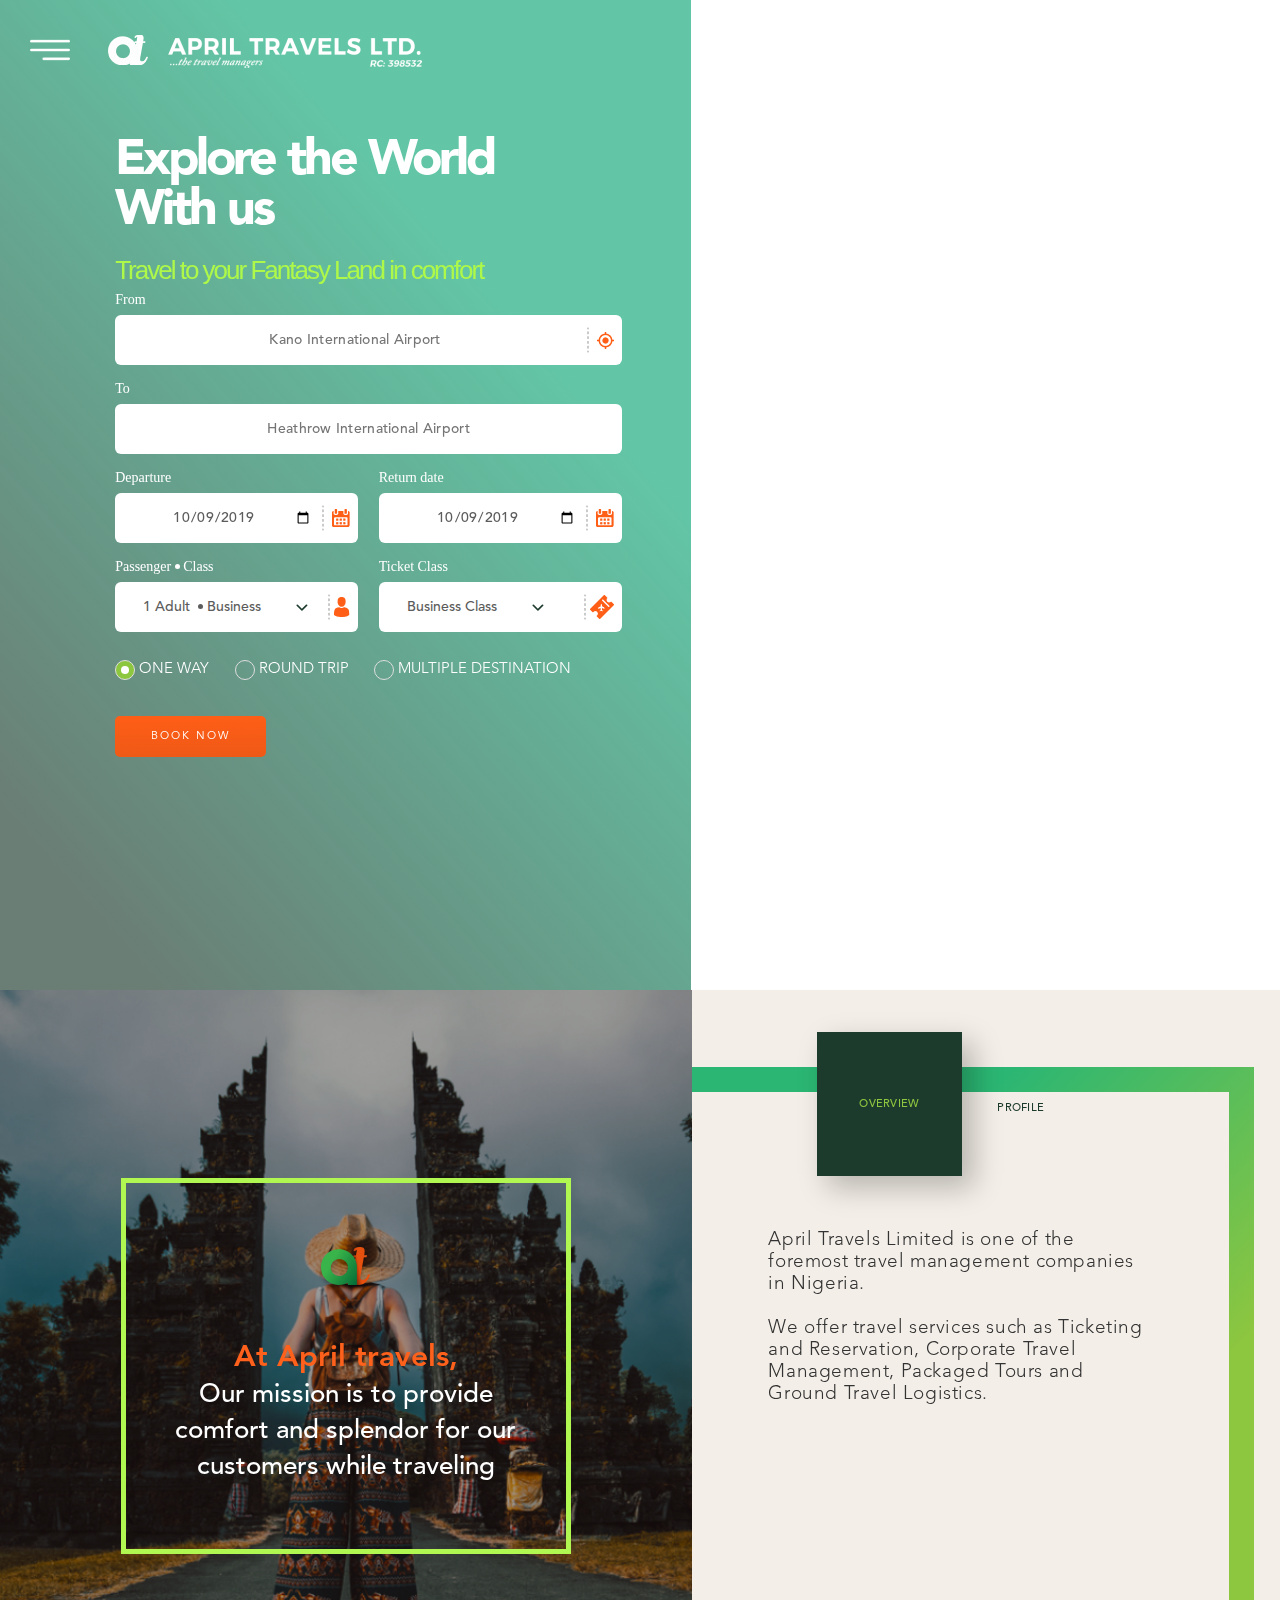
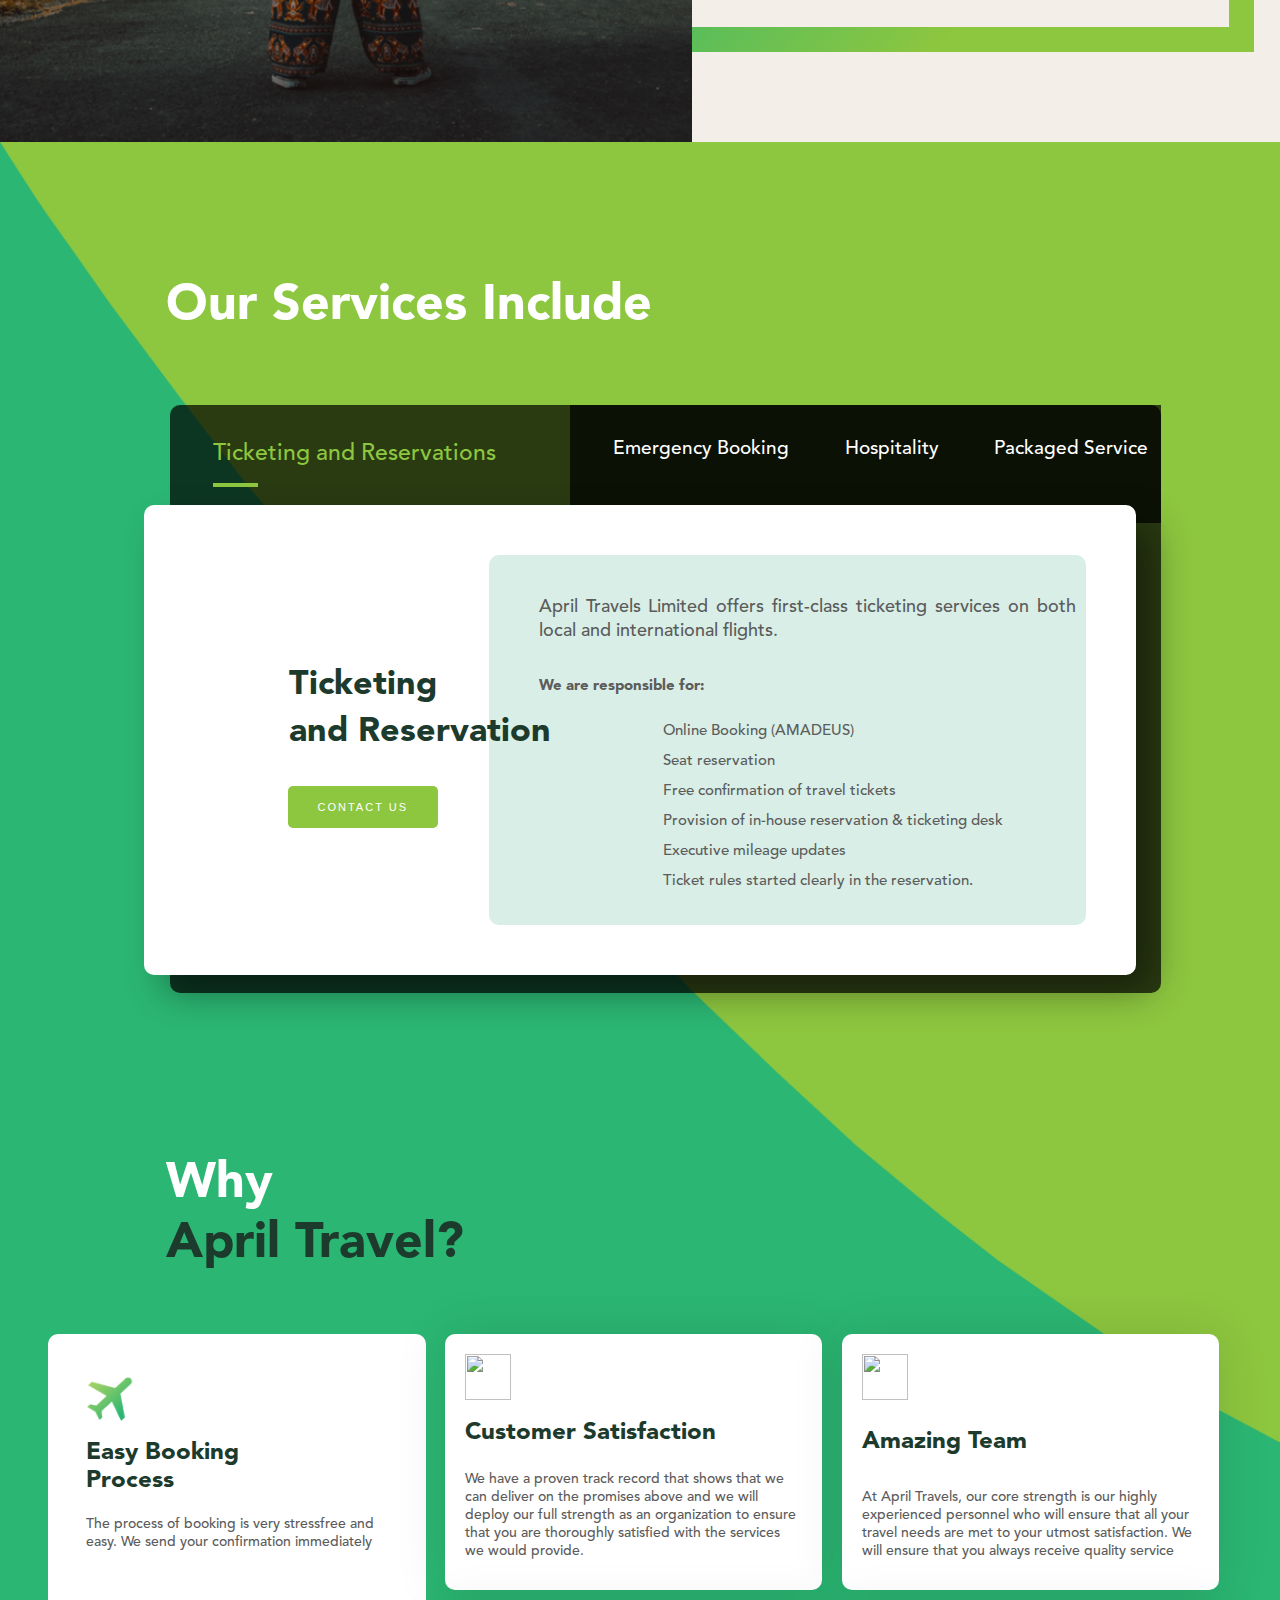
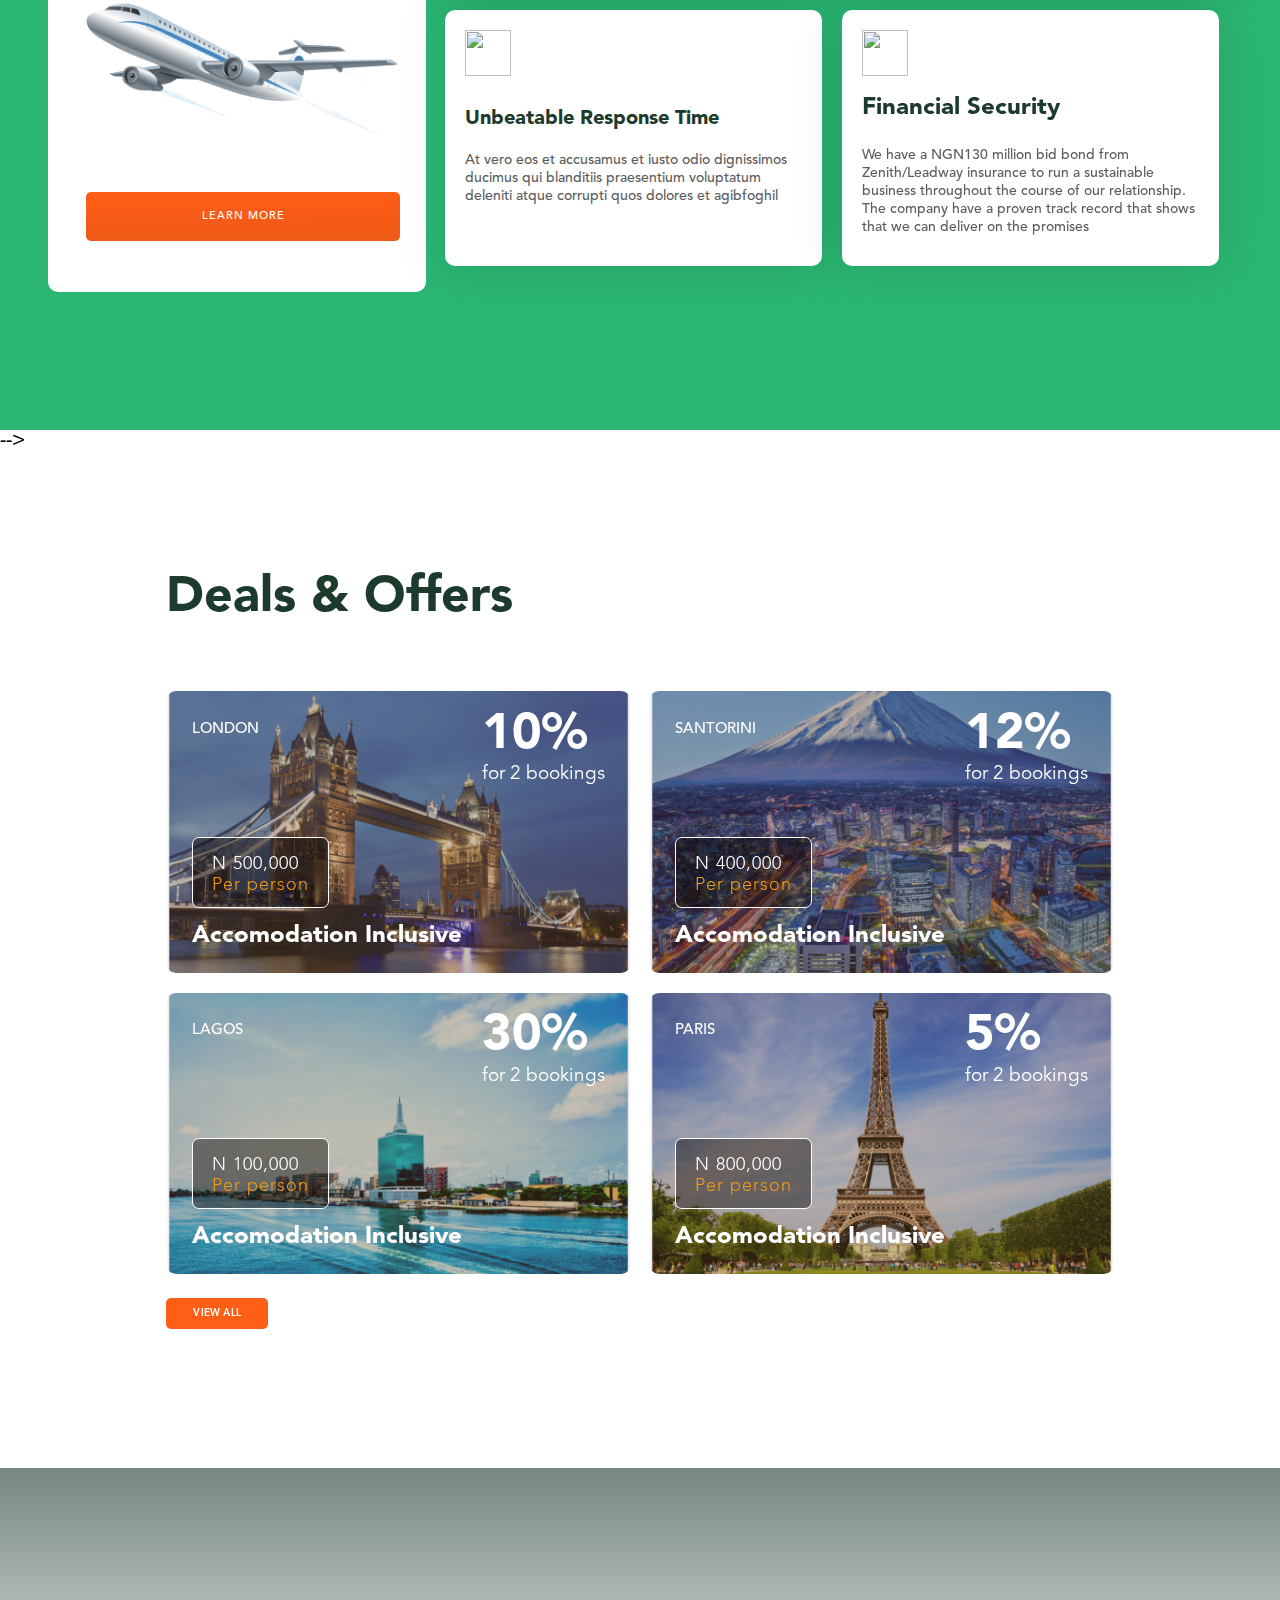
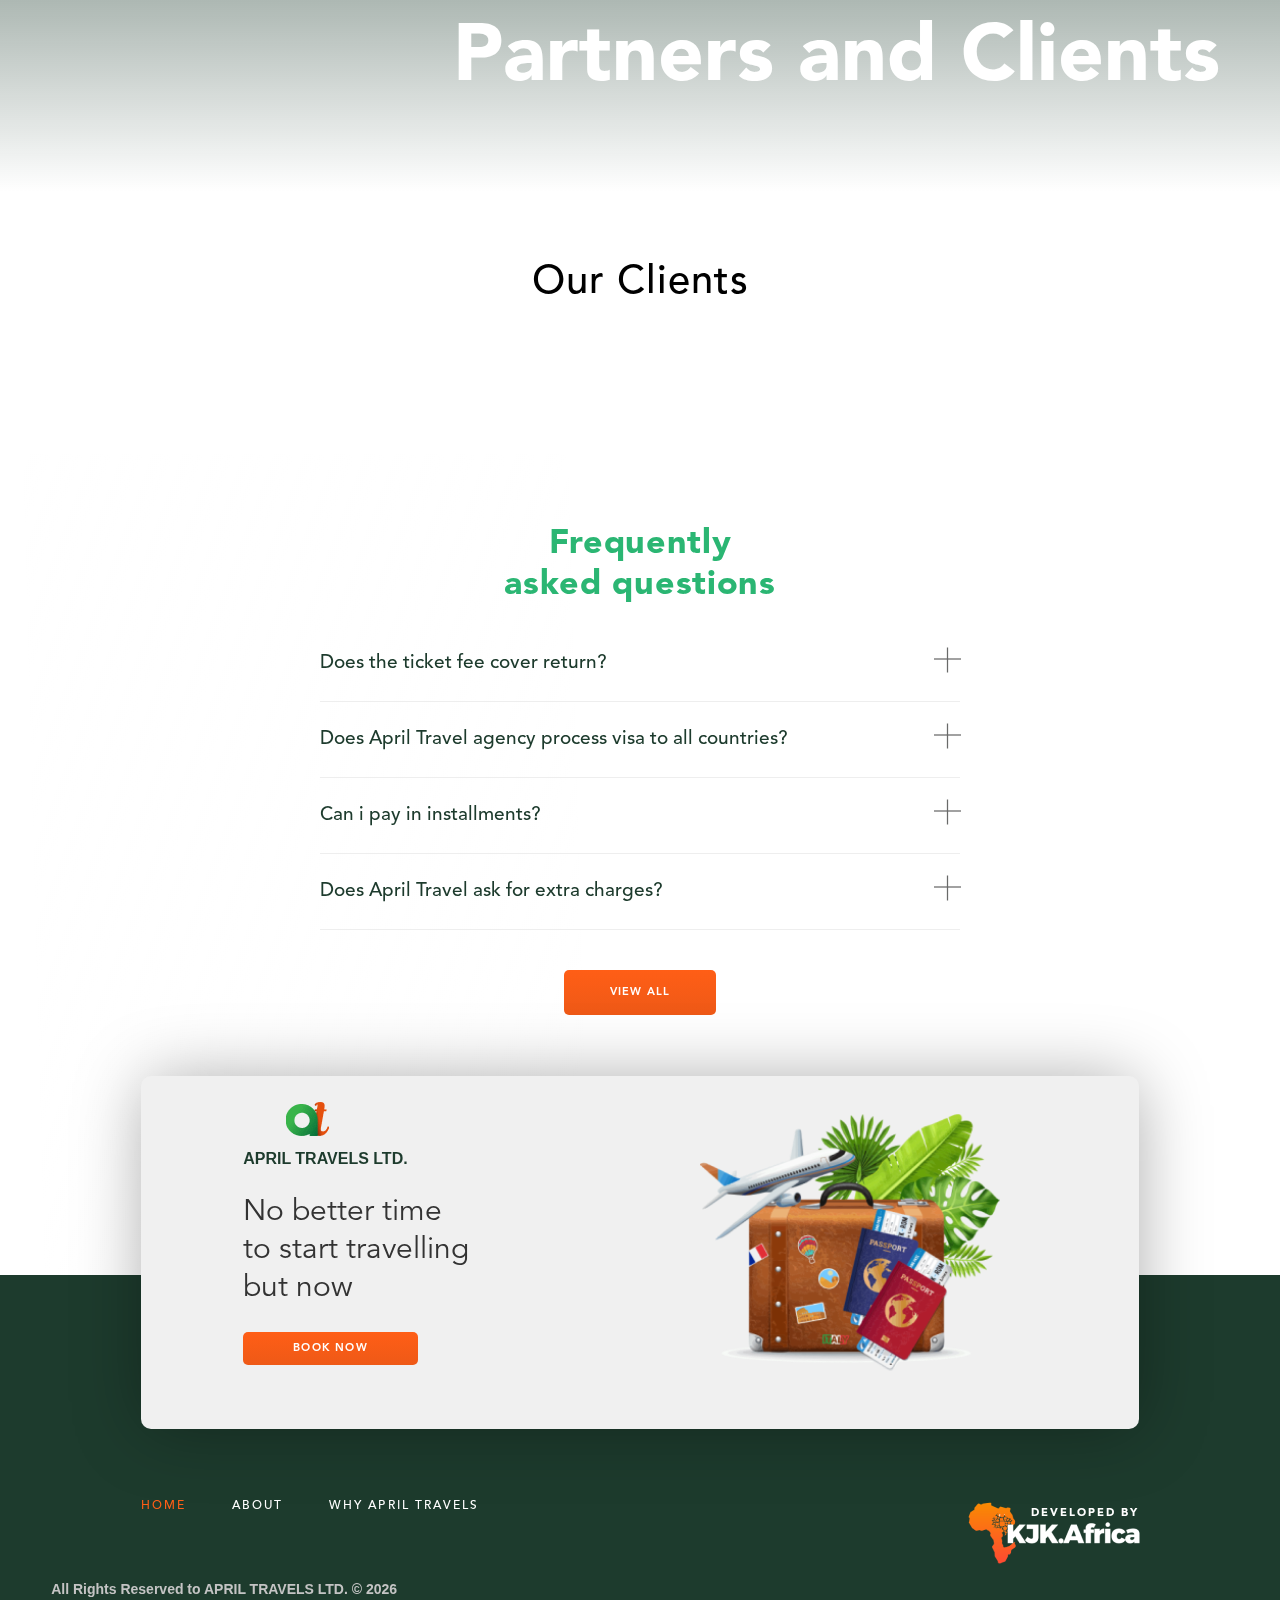
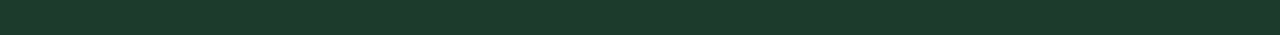
==== index.html @ 2ccd1fd6 "new update" ====
<!DOCTYPE html>
<html lang="en">

<head>
    <meta charset="UTF-8">
    <meta name="viewport" content="width=device-width, initial-scale=1.0">
    <meta http-equiv="X-UA-Compatible" content="ie=edge">
    <title>
        April Travels
    </title>
    <link rel="icon" type="image/png" sizes="16x16" href="assets/images/favicon-16x16.png">
    <!-- build:css assets/styles/styles.css -->
    <script src="https://code.jquery.com/jquery-3.4.1.min.js"
        integrity="sha256-CSXorXvZcTkaix6Yvo6HppcZGetbYMGWSFlBw8HfCJo=" crossorigin="anonymous"></script>

    <link href="https://fonts.googleapis.com/css?family=Muli&display=swap" rel="stylesheet">
    <link rel="stylesheet" href="assets/styles/owl.carousel.min.css">
    <link rel="stylesheet" href="assets/styles/owl.theme.default.min.css">
    <link rel="stylesheet" href="assets/styles/styles.css">

    <!-- <link href="https://fonts.googleapis.com/css?family=Catamaran&display=swap" rel="stylesheet"> -->
    <!-- <link href="https://fonts.googleapis.com/css?family=Nunito&display=swap" rel="stylesheet"> -->
    <!-- endbuild -->
    <!-- build:js assets/scripts/Vendor.js -->
    <script src="temp/scripts/Vendor.js"></script>

    <!-- endbuild -->
</head>

<body>

    <div class="mainContainer">
        
        <div class="header__top--fixed">
            <div>
                <img src="./assets/images/fixedhamburger.png" alt="button" class="header__column--toggler">
                <img src="./assets/images/missionlg.png" alt="" class="header__column--logo">
                <img src="./assets/images/fixedimgtext.png" alt="" class="header__column--text fixed">
            </div>
            <div class="header__top--fixed-right">
                <button type="button" value="contact" class="header__fixed--button">CONTACT US</button>
            </div>

        </div>
        <header class="header">
            <div class="header__top--flex-right">
                <img src="assets/images/iatalogo.png" class="header__iata" alt="">
                <img src="assets/images/nanta.png" alt="" class="header__nanta">
            </div>
            <div class="header__column">
                <div class="header__column--description">
                    <img src="./assets/images/button.png" alt="button" class="header__column--toggler">
                    <img src="./assets/images/logo.png" alt="" class="header__column--logo">
                    <img src="./assets/images/WHITE.png" alt="" class="header__column--text">
                </div>

                <div class="header__body">
                    <h1 class="header__body--hero">Explore the World<br> With us</h1>
                    <div class="header_body--description">
                        <p class="header__body--description">Travel to your Fantasy Land in comfort</p>
                    </div>
                    <form class="header__form">
                        <div class="header__form--container">
                            <p class="header__form--container-description">From</p>
                            <div class="header__form--container-body">
                                <input type="text" class="header__form--container-body-text"
                                    placeholder="Kano International Airport">
                                <div>
                                    <img src="./assets/images/dash.png" alt=""
                                        class="header__form--container-body-dash">&nbsp;&nbsp;
                                    <img src="./assets/images/gps.png" alt="" class="header__form--container-body-icon">
                                </div>
                            </div>
                        </div>
                        <div class="header__form--container">
                            <p class="header__form--container-description">To</p>
                            <div class="header__form--container-body">
                                <input class="header__form--container-body-text"
                                    placeholder="Heathrow International Airport">
                            </div>
                        </div>
                        <div class="header__form--container header__form--container-screens">
                            <p class="header__form--container-description">Departure</p>
                            <div class="header__form--container-body">
                                <input type="date" class="header__form--container-body-text"
                                    data-date-format="DD MMMM YYYY" value="2019-10-09">
                                <div>
                                    <img src="./assets/images/dash.png" alt=""
                                        class="header__form--container-body-dash">&nbsp;&nbsp;
                                    <img src="./assets/images/calendar.png" alt=""
                                        class="header__form--container-body-icon">
                                </div>
                            </div>
                        </div>
                        <div class="header__form--container header__form--container-screens">
                            <p class="header__form--container-description">Return date</p>
                            <div class="header__form--container-body">
                                <input type="date" class="header__form--container-body-text"
                                    data-date-format="DD MMMM YYYY" value="2019-10-09">
                                
                                <div>
                                    <img src="./assets/images/dash.png" alt=""
                                        class="header__form--container-body-dash">&nbsp;&nbsp;
                                    <img src="./assets/images/calendar.png" alt=""
                                        class="header__form--container-body-icon">
                                </div>
                            </div>
                        </div>
                        <div class="header__form--container header__form--container-screens">
                            <div class="header__form--container-description">Passenger <span class="white__dot"></span>
                                Class
                            </div>
                            <div class="header__form--container-body extra__5kpad">
                                <div>
                                    <span class="header__form--container-body-text no__wrap">1 Adult
                                         &nbsp;<span class="brown__dot"></span>
                                        Business </span>
                                    <img src="./assets/images/select.png" alt="" class="header__form--container-select">
                                </div>

                                <div>
                                    <img src="./assets/images/dash.png" alt=""
                                        class="header__form--container-body-dash">&nbsp;
                                    <img src="./assets/images/person.png" alt=""
                                        class="header__form--container-body-icon">
                                </div>
                            </div>
                        </div>
                        <div class="header__form--container header__form--container-screens">
                            <p class="header__form--container-description">Ticket Class</p>
                            <div class="header__form--container-body extra__5kpad">
                                <div>
                                    <span class="header__form--container-body-text no__wrap">
                                        Business Class
                                    </span>
                                    <img src="./assets/images/select.png" alt="" class="header__form--container-select">
                                </div>
                                <div>
                                    <img src="./assets/images/dash.png" alt=""
                                        class="header__form--container-body-dash">&nbsp;
                                    <img src="./assets/images/card.png" alt=""
                                        class="header__form--container-body-icon">
                                </div>
                            </div>
                        </div>
                        <div class="header__form--radio">
                            <p>
                                <input type="radio" id="oneway" name="radio-group" checked>
                                <label for="oneway">ONE WAY</label>
                            </p>
                            <p class="extra__padding">
                                <input type="radio" id="roundtrip" name="radio-group">
                                <label for="roundtrip">ROUND TRIP</label>
                            </p>
                            <p>
                                <input type="radio" id="destination" name="radio-group">
                                <label for="destination">MULTIPLE DESTINATION</label>
                            </p>
                        </div>
                        <button value="submit" class="header__form--submit orange-btn">BOOK NOW</button>
                    </form>

                </div>
                <div class="bg__inactive">
                    <div class="header__menu">
                        
                        <div class="header__menu--close"></div>
                        <div class="header__menu--wrapper">
                            <a href="index.html" class="header__menu--container active">
                                <img src="assets/images/homeicon.png" alt=""> <span class="header__menu--link" >
                                    HOME</span>
                            </a>
                            <hr>
                            <a href="ourmodel.html" class="header__menu--container">
                                <img src="assets/images/abouticon.png" alt="">
                                <span  class="header__menu--link"> ABOUT
                            </span>
                            </a>
                            <hr>
                            <a href="travel.html" class="header__menu--container">
                                <img src="assets/images/dealsicon.png" alt=""><span 
                                    class="header__menu--link"> DEALS
                                    &amp; OFFERS</span>
                            </a>
                            <hr>
                            <a href="contact.html" class="header__menu--container">
                                <img src="assets/images/phonebookicon.png" alt=""> 
                                <span class="header__menu--link">CONTACT </span>
                            </a>
                            <hr>
                            <a href="faq.html" class="header__menu--container">
                                <img src="assets/images/faqicon.png" alt=""><span class="header__menu--link">
                                    FAQ'S</span>
                            </a>
                            <hr>
                            <br>
                            <p class="green-text header__sub--text" >07012345678</p>
                            <p class="green-text header__sub--text" >07012345678</p>
                            <p class="green-text header__sub--text" >Info@AprilTravels.com</p>
                            <img src="./assets/images/descbg.png" alt="" class="header__menu--bg-bottom">
    
                        </div>
                    </div>
                </div>

                
            </div>
        </header>
    
        <div class="header_slides owl-carousel owlslides owl-theme">
            <div class="slide1"></div>
            <div class="slide2"></div>
            <div class="slide3"></div>
        </div>

    </div> 
    <section class="description js__description">
        <div class="description__mission">
            <div class="description__mission--container">
                <img src="./assets/images/missionlg.png" alt=""
                    class="description__mission--container-logo">&nbsp;
                <p class="description__mission--container-text">
                    <span class="description__mission--container-text-red">At April travels,</span><br> Our mission is
                    to provide comfort and splendor for our customers while traveling
                </p>
            </div>
        </div>
        <div class="description__menu">
            <div class="description__menu--container">
                <div class="description__menu--container-inner">
                    <div class="description__menu--container-inner-home">
                        <div class="description__menu--container-inner-home-tab">
                            <a href="" data="overview"
                                class="description__menu--container-inner-home-tab-link description__menu--container-inner-home-tab-link-current">OVERVIEW</a>
                            <a href="" data="about" class="description__menu--container-inner-home-tab-link">PROFILE</a>
                           
                        </div>
                        <div class="description__menu--container-inner-home-content">
                            <div data="overview"
                                class="description__menu--container-inner-home-content-text description__menu--container-inner-home-content-text-active">
                                <p>
                                    April Travels Limited is one of the foremost travel management companies in Nigeria.
                                    <br><br>
                                    We offer travel services such as Ticketing and Reservation, Corporate Travel
                                    Management, Packaged Tours and Ground Travel Logistics.
                                </p>
                            </div>
                            <div data="about" class="description__menu--container-inner-home-content-text">
                                <p>
                                    April Travels Limited is an Indigenous travel management company <br><br>
                                    <span> Established by Bunmi Tejuoso</span> <br>
                                    <span> Incorporated in 1991 </span><br>
                                    <span> IATALicensed </span><br>
                                    <span>  Member of NANTA </span><br><br>
                                    Receipt of several awards by International Airlines operating in Nigeria
                                </p>
                            </div>
                        </div>
                    </div>
                </div>
            </div>
            <div class="description__menu--bg"></div>
        </div>
    </section>
    <div class="onboard">
        <div class="onboard__hero">
            <h1 class="onboard__hero--text white-text">Our Services Include</h1>
        </div>
        <div class="onboard__tab">
            <div class="onboard__tab--menu">
                <a data-tab="step 1" class="onboard__tab--menu-link onboard__tab--menu-current">
                    <div class="onboard__tab--indicator">
                        <div class="">Ticketing and Reservations</div>
                    </div>
                </a>
                <a data-tab="Step 2" class="onboard__tab--menu-link">
                    <div class="onboard__tab--indicator">
                        <div>Emergency Booking</div>
                    </div>
                </a>
                <a data-tab="Step 3" class="onboard__tab--menu-link">
                    <div class="onboard__tab--indicator">
                        <div>Hospitality</div>
                    </div>
                </a>
                <a data-tab="Step 4" class="onboard__tab--menu-link">
                    <div class="onboard__tab--indicator">
                        <div>Packaged Service</div>
                    </div>
                </a>
            </div>
            <div class="onboard__tab--content">
                <div data-tab="Step 1" class="onboard__tab--content-pane onboard__tab--content-active">
                    <div class="onboard__tab--content-pane-wrapper">
                        <div class="onboard__tab--content-pane-wrapper-left">
                            <h2 class="onboard__card--wrapper-hero green-text onboard__card--icon">Ticketing <br>
                                and Reservation
                            </h2>
                            <button href="/sign-up"
                                class="onboard__tab--content-pane-wrapper-left-btn lemon-btn">CONTACT US</button>
                        </div>
                        <div class="onboard__card--top">
                            <div class="ticketing">
                                <h2 style="line-height:44px;">Ticketing and <br> Reservation</h2>
                            </div>
                            <p style="text-align: justify;">April Travels Limited offers first-class ticketing services
                                on both
                                local and
                                international flights.</p>
                            <br>
                            <p class="onboard__card--text media__font">We
                                are responsible for:</p>
                            <div class="onboard__card--list">
                                <p class="onboard__card--list-text">Online Booking (AMADEUS)</p>
                                <p class="onboard__card--list-text">Seat reservation</p>
                                <p class="onboard__card--list-text">Free confirmation of travel tickets</p>
                                <p class="onboard__card--list-text">Provision of in-house reservation & ticketing desk
                                </p>
                                <p class="onboard__card--list-text">Executive mileage updates</p>
                                <p class="onboard__card--list-text">Ticket rules started clearly in the reservation.</p>

                            </div>

                        </div>
                        <button href="/sign-up"
                            class="onboard__tab--content-pane-wrapper-left-btn lemon-btn responsive">
                            CONTACT US
                        </button>


                    </div>
                </div>
                <div data-tab="Step 2" class="onboard__tab--content-pane">
                    <div class="onboard__tab--content-pane-wrapper">
                        <div class="onboard__tab--content-pane-wrapper-left">
                            <h2 class="onboard__card--wrapper-hero green-text onboard__card--icon emergency">Emergency
                                <br>Booking</h2>
                            <button href="/sign-up"
                                class="onboard__tab--content-pane-wrapper-left-btn lemon-btn">CONTACT US</button>
                        </div>

                        <div class="onboard__card--top">
                            <div class="emergency">
                                <h2 style="line-height: 44px;">Emergency <br> Booking</h2>
                            </div>
                            <p style="text-align: justify;">
                                We are a one-stop destination for all your travel needs. 
                                understand that at times you are forced to look for last
                                minute flight tickets due to emergency at home or
                                some official meet up.

                            </p>
                            <br>
                            <p class="onboard__card--text media__font" style="columns: #5c5c5c;">We offer:</p>
                            <div class="onboard__card--list">
                                <p class="onboard__card--list-text">Urgent flight bookings</p>
                                <p class="onboard__card--list-text">Re-routing</p>
                                <p class="onboard__card--list-text">24/7 in- house services</p>

                            </div>

                        </div>
                        <button href="/sign-up"
                            class="onboard__tab--content-pane-wrapper-left-btn lemon-btn responsive">
                            CONTACT US
                        </button>
                    </div>
                </div>
                <div data-tab="Step 3" class="onboard__tab--content-pane">
                    <div class="onboard__tab--content-pane-wrapper">
                        <div class="onboard__tab--content-pane-wrapper-left">
                            <h2 class="onboard__card--wrapper-hero green-text onboard__card--icon package">Hospitality
                                <br> Service </h2>
                            <button href="/sign-up"
                                class="onboard__tab--content-pane-wrapper-left-btn lemon-btn">CONTACT US</button>
                        </div>

                        <div class="onboard__card--top">
                            <div class="package">
                                <h2 style="line-height: 44px;">Hospitality <br> Service</h2>
                            </div>
                            <p style="text-align: justify;">
                                April Travels Limited has been welcoming groups of every size. 
                                We organise the perfect tours for meetings, incentive programs, 
                                executive retreats, family reunions and destination weddings. 
                                We ensure you enjoy impressive services you find at a
                                five –star luxury resorts.

                            </p>
                            <br>
                            <p class="onboard__card--text media__font" style="color: black;">Our company is
                                responsible for:</p>
                            <div class="onboard__card--list">
                                <p class="onboard__card--list-text">Protocol Services</p>
                                <p class="onboard__card--list-text">Hotel Reservations</p>
                                <p class="onboard__card--list-text"> Transportation Logistics</p>

                            </div>

                        </div>
                        <button href="/sign-up"
                            class="onboard__tab--content-pane-wrapper-left-btn lemon-btn responsive">
                            CONTACT US
                        </button>
                    </div>
                </div>
                <div data-tab="Step 4" class="onboard__tab--content-pane">
                    <div class="onboard__tab--content-pane-wrapper minor">
                        <div class="onboard__tab--content-pane-wrapper-left">
                            <h2 class="onboard__card--wrapper-hero green-text onboard__card--icon package">Packaged
                                <br>Service</h2><button href="/sign-up"
                                class="onboard__tab--content-pane-wrapper-left-btn lemon-btn">CONTACT US</button>
                        </div>

                        <div class="onboard__card--top">
                            <div class="package">
                                <h2 style="line-height: 44px;">Packaged <br> Service</h2>
                            </div>
                            <p style="text-align: justify;">
                                April Travels Limited is the most preferred company when it 
                                comes to events for branded and exclusive packaging.In the 
                                world of packaging, we look for that idea, contact or concept 
                                that gives you an unforgettable moment.

                            </p>
                            <br>
                            <p class="onboard__card--text media__font" style="color: black;">We offer:</p>
                            <div class="onboard__card--list">
                                <p class="onboard__card--list-text">Executive Card Programme</p>
                                <p class="onboard__card--list-text">Process miles redemption and free tickets on request
                                </p>
                                <p class="onboard__card--list-text">Priority on seat confirmation on fully booked
                                    flights. </p>

                            </div>

                        </div>
                        <button href="/sign-up"
                            class="onboard__tab--content-pane-wrapper-left-btn lemon-btn responsive">
                            CONTACT US
                        </button>
                    </div>
                </div>
            </div>

        </div> 
       
        <div class="onboard__why">
            <h2 class="onboard__why--hero white-text">Why<br><span class="green-text">April Travel?</span> </h2>
        </div>
        <div class="onboard__card">
            <div class="onboard__card--wrapper">
                <div class="onboard__card--wrapper-long">
                    <div>
                        <div class="onboard__card--wrapper-icon">
                            <img class="onboard__max--img" src="./assets/images/cardplane.png" alt="">
                        </div>
                        <div class="transtext">
                            <h4 class="onboard__card--wrapper-hero green-text">Easy Booking <br class="nobreak"> Process</h4>
                            <p class="onboard__card--wrapper-text">The process of booking is very stressfree and easy. We
                                send your confirmation immediately</p>
                        </div>                        
                    </div><br>
                    <div class="onboard__card--wrapper-long-bg"></div>
                    <button class="onboard__card--wrapper-long-btn orange-btn">LEARN MORE</button>
                </div>
                <div>
                    <div class="onboard__card--wrapper-flex">
                        <div class="onboard__card--wrapper-flex block">
                            <div class="onboard__card--wrapper-icon">
                                <img src="./assets/images/customericon2.png" alt="">
                            </div>
                            
                            <h4 class="onboard__card--wrapper-hero green-text">Customer Satisfaction</h4>
                            <p class="onboard__card--wrapper-text">We have a proven track record that shows that we can
                                deliver on the promises above and we will deploy our full strength as an organization to
                                ensure
                                that you are thoroughly satisfied with the services we would provide.</p>
                        </div>
                        <div class="onboard__card--wrapper-flex block">
                            <div class="onboard__card--wrapper-icon">
                                <img src="./assets/images/teamicon.png" alt="">
                            </div>
                            
                            <h4 class="onboard__card--wrapper-hero green-text">
                                Amazing Team
                            </h4>
                            <p class="onboard__card--wrapper-text">
                                At April Travels, our core strength is our highly experienced personnel who will ensure
                                that all your travel needs are met to your utmost satisfaction.
                                We will ensure that you always receive quality service
                            </p>
                        </div>
                    </div>
                    <div class="onboard__card--wrapper-flex">
                        <div class="onboard__card--wrapper-flex block">
                            <div class="onboard__card--wrapper-icon">
                                <img src="./assets/images/timeicon.png" alt="">
                            </div>
                            <div class="ownblock">
                                <h4 class="onboard__card--wrapper-hero green-text">
                                    Unbeatable Response Time
                                </h4>
                                <p class="onboard__card--wrapper-text">At vero eos et accusamus et iusto odio dignissimos
                                    ducimus qui blanditiis praesentium voluptatum deleniti atque corrupti quos dolores et
                                    agibfoghil
                                </p>
                            </div>                            
                        </div>
                        <div class="onboard__card--wrapper-flex block">
                            <div class="onboard__card--wrapper-icon">
                                <img src="./assets/images/securityicon.png" alt="">
                            </div>
                            <h4 class="onboard__card--wrapper-hero green-text">
                                Financial Security
                            </h4>
                            <p class="onboard__card--wrapper-text">
                                We have a NGN130 million bid bond from Zenith/Leadway insurance to run a sustainable
                                business throughout the course of our relationship.
                                The company have a proven track record that shows that we can deliver on the promises
                            </p>
                        </div>
                    </div>
                </div>
            </div>
        </div>
    </div> -->
    <!-- <section class="ucol">
        <div class="ucol__pay">
            <h1 class="ucol__green">You</h1>
            <h3 class="ucol__text">Pay for a flight</h3>
        </div>
        <div class="ucol__ticket">
            <h1 class="ucol__green">We</h1>
            <div>
                <h5 class="ucol__ticket--text">Book your ticket</h5>
                <h5 class="ucol__ticket--text">Provide accomodation</h5>
                <h5 class="ucol__ticket--text">Bring you back</h5>
            </div>
        </div>
        <div class="ucol__time">
            <h1 class="ucol__green">You</h1>
            <h3 class="ucol__text">Have a nice time</h3>
        </div>
        </div>
    </section> -->
    <section class="location">
        <div class="location__hero">
            <h1 class="location__hero--text green-text">Deals &amp; Offers</h1>
        </div>
        <div class="location__wrapper">
            <a href="" class="location__wrapper--link location__wrapper--london">
           
                <div class="location__wrapper--link-top">
                    <div class="location__wrapper--link-top-container">
                        <span class="location__wrapper--link-top-container-text white-text">LONDON</span>
                    </div>
                    <div class="location__wrapper--link-top-preview">
                        <span class="white-text">10%</span>
                        <p class="white-text">for 2 bookings</p>
                    </div>
                </div>
                <div class="location__wrapper--link-bottom">
                    <div class="location__wrapper--link-bottom-container">
                        <h5 class="location__wrapper--link-bottom-container-amount white-text">N 500,000</h5>
                        <h5 class="location__wrapper--link-bottom-container-desc color-text">Per person</h5>
                    </div>
                    <p class="location__wrapper--link-bottom-text white-text">Accomodation Inclusive</p>
                </div>
            </a>
            <a href="" class="location__wrapper--link location__wrapper--santorini">
    
                <div class="location__wrapper--link-top">
                    <div class="location__wrapper--link-top-container">
                        <span class="location__wrapper--link-top-container-text white-text">SANTORINI</span>
                    </div>
                    <div class="location__wrapper--link-top-preview">
                        <span class="white-text">12%</span>
                        <p class="white-text">for 2 bookings</p>
                    </div>
                </div>
                <div class="location__wrapper--link-bottom">
                    <div class="location__wrapper--link-bottom-container">
                        <h5 class="location__wrapper--link-bottom-container-amount white-text">N 400,000</h5>
                        <h5 class="location__wrapper--link-bottom-container-desc color-text">Per person</h5>
                    </div>
                    <p class="location__wrapper--link-bottom-text white-text">Accomodation Inclusive</p>
                </div>

            </a>
        </div>
        <div class="location__wrapper">
            <a href="" class="location__wrapper--link location__wrapper--lagos">
                <div class="location__wrapper--link-top">
                    <div class="location__wrapper--link-top-container">
                        <span class="location__wrapper--link-top-container-text white-text">LAGOS</span>
                    </div>
                    <div class="location__wrapper--link-top-preview">
                        <span class="white-text">30%</span>
                        <p class="white-text">for 2 bookings</p>
                    </div>
                </div>
                <div class="location__wrapper--link-bottom">
                    <div class="location__wrapper--link-bottom-container">
                        <h5 class="location__wrapper--link-bottom-container-amount white-text">N 100,000</h5>
                        <h5 class="location__wrapper--link-bottom-container-desc color-text">Per person</h5>
                    </div>
                    <p class="location__wrapper--link-bottom-text white-text">Accomodation Inclusive</p>
                </div>
            </a>
            <a href="" class="location__wrapper--link location__wrapper--paris">
       
                <div class="location__wrapper--link-top">
                    <div class="location__wrapper--link-top-container">
                        <span class="location__wrapper--link-top-container-text white-text">PARIS</span>
                    </div>
                    <div class="location__wrapper--link-top-preview">
                        <span class="white-text">5%</span>
                        <p class="white-text">for 2 bookings</p>
                    </div>
                </div>
                <div class="location__wrapper--link-bottom">
                    <div class="location__wrapper--link-bottom-container">
                        <h5 class="location__wrapper--link-bottom-container-amount white-text">N 800,000</h5>
                        <h5 class="location__wrapper--link-bottom-container-desc color-text">Per person</h5>
                    </div>
                    <p class="location__wrapper--link-bottom-text white-text">Accomodation Inclusive</p>
                </div>
            </a>
        </div>
        <button value="submit" class="location__view--btn orange-btn">VIEW ALL</button>
    </section>

    <section class="partners">
        <div class="partners__hero">
            <h1>Partners and Clients</h1>
        </div>
        <div class="partners__body">
            <h5>Our Clients</h5>
            <div class="owl-carousel owllogos owl-theme">
                <div class="owl__image">
                    <img src="assets/images/sahara bg.png" alt="">
                </div>
                <div class="owl__image">
                    <img src="assets/images/dangoteimg.png" alt="">
                </div>
                <div class="owl__image">
                    <img src="assets/images/christlogo.png" alt="">
                </div>
                <div class="owl__image">
                    <img src="assets/images/honeylogo.png" alt="">
                </div>
                <div class="owl__image">
                    <img src="assets/images/petrologo.png" alt="">
                </div>
            </div>
        </div>
    </section> 

    <div class="faq">
        <h2 class="faq__green--text">Frequently<br class=""> asked questions</h2>
        <div class="faq__body">
            <div>
                <div class="faq__question" data="faq__open--and-close">
                    <h5>Does the ticket fee cover return?</h5>
                    <div class="faq__question--plus">
                        <div class="faq__question--plus-icon">
                            <img src="./assets/images/plusicon.png" class="faq__plus" alt="">
                        </div>
                    </div>
                </div>
                <div class="faq__answer" data="faq__answer--on-load">
                    <p>"At vero eos et accusamus et iusto odio dignissimos ducimus qui blanditiis praesentium voluptatum
                        deleniti atque corrupti quos dolores et agibfoghil</p>
                </div>
            </div>
            <div>
                <div class="faq__question" data="faq__open--and-close">
                    <h5>Does April Travel agency process visa to all countries?</h5>
                    <div class="faq__question--plus">
                        <div class="faq__question--plus-icon">
                            <img src="./assets/images/plusicon.png" class="faq__plus" alt="">
                        </div>
                    </div>
                </div>
                <div class="faq__answer" data="faq__answer--on-load">
                    <p>"At vero eos et accusamus et iusto odio dignissimos ducimus qui blanditiis praesentium voluptatum
                        deleniti atque corrupti quos dolores et agibfoghil</p>
                </div>
            </div>
            <div>
                <div class="faq__question" data="faq__open--and-close">
                    <h5>Can i pay in installments?</h5>
                    <div class="faq__question--plus">
                        <div class="faq__question--plus-icon">
                            <img src="./assets/images/plusicon.png" class="faq__plus" alt="">
                        </div>
                    </div>
                </div>
                <div class="faq__answer" data="faq__answer--on-load">
                    <p>"At vero eos et accusamus et iusto odio dignissimos ducimus qui blanditiis praesentium voluptatum
                        deleniti atque corrupti quos dolores et agibfoghil</p>

                </div>
            </div>
            <div>
                <div class="faq__question" data="faq__open--and-close">
                    <h5>Does April Travel ask for extra charges?</h5>
                    <div class="faq__question--plus">
                        <div class="faq__question--plus-icon">
                            <img src="./assets/images/plusicon.png" class="faq__plus" alt="">
                        </div>
                    </div>
                </div>
                <div class="faq__answer" data="faq__answer--on-load">
                    <p>"At vero eos et accusamus et iusto odio dignissimos ducimus qui blanditiis praesentium voluptatum
                        deleniti atque corrupti quos dolores et agibfoghil</p>

                </div>
            </div>
        </div>
        <button href="/faq" class="faq__button orange-btn">View all</button>
    </div>

    <footer class="footer">
        <div class="footer__overlay">
            
            <img src="assets/images/footerlg.png" alt="" class="footer__overlay--logo">
            
            <div class="footer__overlay--text">
                <h4>
                    <span style="transform: translateY(-20px);">
                        APRIL TRAVELS LTD.
                    </span>
                </h4>
            </div>
            <h3 class="footer__overlay--hero">No better time
                <br>to start travelling <br> but now</h3>
            <button class="footer__overlay--btn orange-btn">BOOK NOW</button>
        </div>
        <div class="footer__main">
            <div class="footer__main--container responsive">
                <a href="index.html" class="footer__main--link active">
                    HOME
                </a>
                <a href="ourmodel.html" class="footer__main--link">
                    ABOUT
                </a>
                <a href="faq.html" class="footer__main--link">
                    WHY APRIL TRAVELS
                </a>

            </div>
            <div class="footer__main--right">
                <h6>DEVELOPED BY</h6>
            </div>
        </div>
        <div>
            <div class="footer__copyright">
                <h4 class="footer__copyright--text">All Rights Reserved to APRIL TRAVELS LTD. ©
                    <script type="text/javascript">document.write(new Date().getFullYear());</script>
                </h4>
            </div>
        </div>
    </footer> 
    <!-- build:js assets/scripts/App.js -->
    <script src="assets/scripts/jquery.waypoints.min.js"></script>
    <script src="assets/scripts/header.js"></script>
    <script src="assets/scripts/faq.js"></script>
    <script src="assets/scripts/onboard.js"></script>
    <script src="assets/scripts/onboardResp.js"></script>
    <script src="assets/scripts/desc.js"></script>
    <script src="assets/scripts/input.js"></script>
    <script src="jquery.min.js"></script>
    <script src="assets/scripts/owl.carousel.min.js"></script>
    <script src="assets/scripts/header.js"></script>
    <script src="assets/scripts/location.js"></script>

    <!-- endbuild -->

</body>

</html>
---- assets/styles/styles.css ----
@font-face {
  font-family: sans-serif;
  font-style: italic;
  font-weight: 300;
  src: local("Helvetica Neue Light Italic"),local(HelveticaNeue-LightItalic),local("Helvetica Light Oblique"),local(Helvetica-LightOblique);
}

@font-face {
  font-family: sans-serif;
  font-style: italic;
  font-weight: 400;
  src: local("Helvetica Neue Italic"),local(HelveticaNeue-Italic),local("Helvetica Oblique"),local(Helvetica-Oblique);
}

@font-face {
  font-family: sans-serif;
  font-style: italic;
  font-weight: 700;
  src: local("Helvetica Neue Bold Italic"),local(HelveticaNeue-BoldItalic),local("Helvetica Bold Oblique"),local(Helvetica-BoldOblique);
}

@font-face {
  font-family: sans-serif;
  font-style: normal;
  font-weight: 300;
  src: local("Helvetica Neue Light"),local(HelveticaNeue-Light),local("Helvetica Light"),local(Helvetica-Light);
}

@font-face {
  font-family: sans-serif;
  font-style: normal;
  font-weight: 400;
  src: local(HelveticaNeue),local(Helvetica);
}

@font-face {
  font-family: sans-serif;
  font-style: normal;
  font-weight: 700;
  src: local("Helvetica Neue Bold"),local(HelveticaNeue-Bold),local("Helvetica Bold"),local(Helvetica-Bold);
}

@font-face {
  font-family: Muli;
  font-style: italic;
  font-weight: 200;
  src: local("Muli ExtraLight Italic"),local(Muli-ExtraLightItalic),url(//fonts.gstatic.com/s/muli/v13/7Au9p_0qiz-afTf-4CPGzWQM.eot?#) format("eot"),url(//fonts.gstatic.com/s/muli/v13/7Au9p_0qiz-afTf-4CPGzWQI.woff2) format("woff2"),url(//fonts.gstatic.com/s/muli/v13/7Au9p_0qiz-afTf-4CPGzWQO.woff) format("woff");
}

@font-face {
  font-family: Muli;
  font-style: italic;
  font-weight: 300;
  src: local("Muli Light Italic"),local(Muli-LightItalic),url(//fonts.gstatic.com/s/muli/v13/7Au9p_0qiz-afTf-hCDGzWQM.eot?#) format("eot"),url(//fonts.gstatic.com/s/muli/v13/7Au9p_0qiz-afTf-hCDGzWQI.woff2) format("woff2"),url(//fonts.gstatic.com/s/muli/v13/7Au9p_0qiz-afTf-hCDGzWQO.woff) format("woff");
}

@font-face {
  font-family: Muli;
  font-style: italic;
  font-weight: 400;
  src: local("Muli Italic"),local(Muli-Italic),url(//fonts.gstatic.com/s/muli/v13/7Au-p_0qiz-afTf2LwLX.eot?#) format("eot"),url(//fonts.gstatic.com/s/muli/v13/7Au-p_0qiz-afTf2LwLT.woff2) format("woff2"),url(//fonts.gstatic.com/s/muli/v13/7Au-p_0qiz-afTf2LwLV.woff) format("woff");
}

@font-face {
  font-family: Muli;
  font-style: italic;
  font-weight: 600;
  src: local("Muli SemiBold Italic"),local(Muli-SemiBoldItalic),url(//fonts.gstatic.com/s/muli/v13/7Au9p_0qiz-afTf-8CbGzWQM.eot?#) format("eot"),url(//fonts.gstatic.com/s/muli/v13/7Au9p_0qiz-afTf-8CbGzWQI.woff2) format("woff2"),url(//fonts.gstatic.com/s/muli/v13/7Au9p_0qiz-afTf-8CbGzWQO.woff) format("woff");
}

@font-face {
  font-family: Muli;
  font-style: italic;
  font-weight: 700;
  src: local("Muli Bold Italic"),local(Muli-BoldItalic),url(//fonts.gstatic.com/s/muli/v13/7Au9p_0qiz-afTf-lCfGzWQM.eot?#) format("eot"),url(//fonts.gstatic.com/s/muli/v13/7Au9p_0qiz-afTf-lCfGzWQI.woff2) format("woff2"),url(//fonts.gstatic.com/s/muli/v13/7Au9p_0qiz-afTf-lCfGzWQO.woff) format("woff");
}

@font-face {
  font-family: Muli;
  font-style: italic;
  font-weight: 800;
  src: local("Muli ExtraBold Italic"),local(Muli-ExtraBoldItalic),url(//fonts.gstatic.com/s/muli/v13/7Au9p_0qiz-afTf-iCTGzWQM.eot?#) format("eot"),url(//fonts.gstatic.com/s/muli/v13/7Au9p_0qiz-afTf-iCTGzWQI.woff2) format("woff2"),url(//fonts.gstatic.com/s/muli/v13/7Au9p_0qiz-afTf-iCTGzWQO.woff) format("woff");
}

@font-face {
  font-family: Muli;
  font-style: italic;
  font-weight: 1012;
  src: local("Muli Black Italic"),local(Muli-BlackItalic),url(//fonts.gstatic.com/s/muli/v13/7Au9p_0qiz-afTf-rCXGzWQM.eot?#) format("eot"),url(//fonts.gstatic.com/s/muli/v13/7Au9p_0qiz-afTf-rCXGzWQI.woff2) format("woff2"),url(//fonts.gstatic.com/s/muli/v13/7Au9p_0qiz-afTf-rCXGzWQO.woff) format("woff");
}

@font-face {
  font-family: Muli;
  font-style: normal;
  font-weight: 200;
  src: local("Muli ExtraLight"),local(Muli-ExtraLight),url(//fonts.gstatic.com/s/muli/v13/7Au_p_0qiz-adf3nOCX2yw.eot?#) format("eot"),url(//fonts.gstatic.com/s/muli/v13/7Au_p_0qiz-adf3nOCX2zw.woff2) format("woff2"),url(//fonts.gstatic.com/s/muli/v13/7Au_p_0qiz-adf3nOCX2yQ.woff) format("woff");
}

@font-face {
  font-family: Muli;
  font-style: normal;
  font-weight: 300;
  src: local("Muli Light"),local(Muli-Light),url(//fonts.gstatic.com/s/muli/v13/7Au_p_0qiz-adZnkOCX2yw.eot?#) format("eot"),url(//fonts.gstatic.com/s/muli/v13/7Au_p_0qiz-adZnkOCX2zw.woff2) format("woff2"),url(//fonts.gstatic.com/s/muli/v13/7Au_p_0qiz-adZnkOCX2yQ.woff) format("woff");
}

@font-face {
  font-family: Muli;
  font-style: normal;
  font-weight: 400;
  src: local("Muli Regular"),local(Muli-Regular),url(//fonts.gstatic.com/s/muli/v13/7Auwp_0qiz-afTLGKQ.eot?#) format("eot"),url(//fonts.gstatic.com/s/muli/v13/7Auwp_0qiz-afTLGLQ.woff2) format("woff2"),url(//fonts.gstatic.com/s/muli/v13/7Auwp_0qiz-afTLGKw.woff) format("woff");
}

@font-face {
  font-family: Muli;
  font-style: normal;
  font-weight: 600;
  src: local("Muli SemiBold"),local(Muli-SemiBold),url(//fonts.gstatic.com/s/muli/v13/7Au_p_0qiz-ade3iOCX2yw.eot?#) format("eot"),url(//fonts.gstatic.com/s/muli/v13/7Au_p_0qiz-ade3iOCX2zw.woff2) format("woff2"),url(//fonts.gstatic.com/s/muli/v13/7Au_p_0qiz-ade3iOCX2yQ.woff) format("woff");
}

@font-face {
  font-family: Muli;
  font-style: normal;
  font-weight: 700;
  src: local("Muli Bold"),local(Muli-Bold),url(//fonts.gstatic.com/s/muli/v13/7Au_p_0qiz-adYnjOCX2yw.eot?#) format("eot"),url(//fonts.gstatic.com/s/muli/v13/7Au_p_0qiz-adYnjOCX2zw.woff2) format("woff2"),url(//fonts.gstatic.com/s/muli/v13/7Au_p_0qiz-adYnjOCX2yQ.woff) format("woff");
}

@font-face {
  font-family: Muli;
  font-style: normal;
  font-weight: 800;
  src: local("Muli ExtraBold"),local(Muli-ExtraBold),url(//fonts.gstatic.com/s/muli/v13/7Au_p_0qiz-adZXgOCX2yw.eot?#) format("eot"),url(//fonts.gstatic.com/s/muli/v13/7Au_p_0qiz-adZXgOCX2zw.woff2) format("woff2"),url(//fonts.gstatic.com/s/muli/v13/7Au_p_0qiz-adZXgOCX2yQ.woff) format("woff");
}

@font-face {
  font-family: Muli;
  font-style: normal;
  font-weight: 1012;
  src: local("Muli Black"),local(Muli-Black),url(//fonts.gstatic.com/s/muli/v13/7Au_p_0qiz-adbHhOCX2yw.eot?#) format("eot"),url(//fonts.gstatic.com/s/muli/v13/7Au_p_0qiz-adbHhOCX2zw.woff2) format("woff2"),url(//fonts.gstatic.com/s/muli/v13/7Au_p_0qiz-adbHhOCX2yQ.woff) format("woff");
}

@font-face {
  font-family: Nunito;
  font-style: italic;
  font-weight: 200;
  src: local("Nunito ExtraLight Italic"),local(Nunito-ExtraLightItalic),url(//fonts.gstatic.com/s/nunito/v10/XRXQ3I6Li01BKofIMN5MZ9vKUTs.eot?#) format("eot"),url(//fonts.gstatic.com/s/nunito/v10/XRXQ3I6Li01BKofIMN5MZ9vKUT8.woff2) format("woff2"),url(//fonts.gstatic.com/s/nunito/v10/XRXQ3I6Li01BKofIMN5MZ9vKUTk.woff) format("woff");
}

@font-face {
  font-family: Nunito;
  font-style: italic;
  font-weight: 300;
  src: local("Nunito Light Italic"),local(Nunito-LightItalic),url(//fonts.gstatic.com/s/nunito/v10/XRXQ3I6Li01BKofIMN4oZNvKUTs.eot?#) format("eot"),url(//fonts.gstatic.com/s/nunito/v10/XRXQ3I6Li01BKofIMN4oZNvKUT8.woff2) format("woff2"),url(//fonts.gstatic.com/s/nunito/v10/XRXQ3I6Li01BKofIMN4oZNvKUTk.woff) format("woff");
}

@font-face {
  font-family: Nunito;
  font-style: italic;
  font-weight: 400;
  src: local("Nunito Italic"),local(Nunito-Italic),url(//fonts.gstatic.com/s/nunito/v10/XRXX3I6Li01BKofIMNaDRso.eot?#) format("eot"),url(//fonts.gstatic.com/s/nunito/v10/XRXX3I6Li01BKofIMNaDRs4.woff2) format("woff2"),url(//fonts.gstatic.com/s/nunito/v10/XRXX3I6Li01BKofIMNaDRsg.woff) format("woff");
}

@font-face {
  font-family: Nunito;
  font-style: italic;
  font-weight: 600;
  src: local("Nunito SemiBold Italic"),local(Nunito-SemiBoldItalic),url(//fonts.gstatic.com/s/nunito/v10/XRXQ3I6Li01BKofIMN5cYtvKUTs.eot?#) format("eot"),url(//fonts.gstatic.com/s/nunito/v10/XRXQ3I6Li01BKofIMN5cYtvKUT8.woff2) format("woff2"),url(//fonts.gstatic.com/s/nunito/v10/XRXQ3I6Li01BKofIMN5cYtvKUTk.woff) format("woff");
}

@font-face {
  font-family: Nunito;
  font-style: italic;
  font-weight: 700;
  src: local("Nunito Bold Italic"),local(Nunito-BoldItalic),url(//fonts.gstatic.com/s/nunito/v10/XRXQ3I6Li01BKofIMN44Y9vKUTs.eot?#) format("eot"),url(//fonts.gstatic.com/s/nunito/v10/XRXQ3I6Li01BKofIMN44Y9vKUT8.woff2) format("woff2"),url(//fonts.gstatic.com/s/nunito/v10/XRXQ3I6Li01BKofIMN44Y9vKUTk.woff) format("woff");
}

@font-face {
  font-family: Nunito;
  font-style: italic;
  font-weight: 800;
  src: local("Nunito ExtraBold Italic"),local(Nunito-ExtraBoldItalic),url(//fonts.gstatic.com/s/nunito/v10/XRXQ3I6Li01BKofIMN4kYNvKUTs.eot?#) format("eot"),url(//fonts.gstatic.com/s/nunito/v10/XRXQ3I6Li01BKofIMN4kYNvKUT8.woff2) format("woff2"),url(//fonts.gstatic.com/s/nunito/v10/XRXQ3I6Li01BKofIMN4kYNvKUTk.woff) format("woff");
}

@font-face {
  font-family: Nunito;
  font-style: italic;
  font-weight: 1012;
  src: local("Nunito Black Italic"),local(Nunito-BlackItalic),url(//fonts.gstatic.com/s/nunito/v10/XRXQ3I6Li01BKofIMN4AYdvKUTs.eot?#) format("eot"),url(//fonts.gstatic.com/s/nunito/v10/XRXQ3I6Li01BKofIMN4AYdvKUT8.woff2) format("woff2"),url(//fonts.gstatic.com/s/nunito/v10/XRXQ3I6Li01BKofIMN4AYdvKUTk.woff) format("woff");
}

@font-face {
  font-family: Nunito;
  font-style: normal;
  font-weight: 200;
  src: local("Nunito ExtraLight"),local(Nunito-ExtraLight),url(//fonts.gstatic.com/s/nunito/v10/XRXW3I6Li01BKofA-seUYevM.eot?#) format("eot"),url(//fonts.gstatic.com/s/nunito/v10/XRXW3I6Li01BKofA-seUYevI.woff2) format("woff2"),url(//fonts.gstatic.com/s/nunito/v10/XRXW3I6Li01BKofA-seUYevO.woff) format("woff");
}

@font-face {
  font-family: Nunito;
  font-style: normal;
  font-weight: 300;
  src: local("Nunito Light"),local(Nunito-Light),url(//fonts.gstatic.com/s/nunito/v10/XRXW3I6Li01BKofAnsSUYevM.eot?#) format("eot"),url(//fonts.gstatic.com/s/nunito/v10/XRXW3I6Li01BKofAnsSUYevI.woff2) format("woff2"),url(//fonts.gstatic.com/s/nunito/v10/XRXW3I6Li01BKofAnsSUYevO.woff) format("woff");
}

@font-face {
  font-family: Nunito;
  font-style: normal;
  font-weight: 400;
  src: local("Nunito Regular"),local(Nunito-Regular),url(//fonts.gstatic.com/s/nunito/v10/XRXV3I6Li01BKofINeaF.eot?#) format("eot"),url(//fonts.gstatic.com/s/nunito/v10/XRXV3I6Li01BKofINeaB.woff2) format("woff2"),url(//fonts.gstatic.com/s/nunito/v10/XRXV3I6Li01BKofINeaH.woff) format("woff");
}

@font-face {
  font-family: Nunito;
  font-style: normal;
  font-weight: 600;
  src: local("Nunito SemiBold"),local(Nunito-SemiBold),url(//fonts.gstatic.com/s/nunito/v10/XRXW3I6Li01BKofA6sKUYevM.eot?#) format("eot"),url(//fonts.gstatic.com/s/nunito/v10/XRXW3I6Li01BKofA6sKUYevI.woff2) format("woff2"),url(//fonts.gstatic.com/s/nunito/v10/XRXW3I6Li01BKofA6sKUYevO.woff) format("woff");
}

@font-face {
  font-family: Nunito;
  font-style: normal;
  font-weight: 700;
  src: local("Nunito Bold"),local(Nunito-Bold),url(//fonts.gstatic.com/s/nunito/v10/XRXW3I6Li01BKofAjsOUYevM.eot?#) format("eot"),url(//fonts.gstatic.com/s/nunito/v10/XRXW3I6Li01BKofAjsOUYevI.woff2) format("woff2"),url(//fonts.gstatic.com/s/nunito/v10/XRXW3I6Li01BKofAjsOUYevO.woff) format("woff");
}

@font-face {
  font-family: Nunito;
  font-style: normal;
  font-weight: 800;
  src: local("Nunito ExtraBold"),local(Nunito-ExtraBold),url(//fonts.gstatic.com/s/nunito/v10/XRXW3I6Li01BKofAksCUYevM.eot?#) format("eot"),url(//fonts.gstatic.com/s/nunito/v10/XRXW3I6Li01BKofAksCUYevI.woff2) format("woff2"),url(//fonts.gstatic.com/s/nunito/v10/XRXW3I6Li01BKofAksCUYevO.woff) format("woff");
}

@font-face {
  font-family: Nunito;
  font-style: normal;
  font-weight: 1012;
  src: local("Nunito Black"),local(Nunito-Black),url(//fonts.gstatic.com/s/nunito/v10/XRXW3I6Li01BKofAtsGUYevM.eot?#) format("eot"),url(//fonts.gstatic.com/s/nunito/v10/XRXW3I6Li01BKofAtsGUYevI.woff2) format("woff2"),url(//fonts.gstatic.com/s/nunito/v10/XRXW3I6Li01BKofAtsGUYevO.woff) format("woff");
}

@font-face {
  font-family: Catamaran;
  font-style: normal;
  font-weight: 100;
  src: local("Catamaran Thin"),local(Catamaran-Thin),url(//fonts.gstatic.com/s/catamaran/v5/o-0OIpQoyXQa2RxT7-5jhgRCQ_0.eot?#) format("eot"),url(//fonts.gstatic.com/s/catamaran/v5/o-0OIpQoyXQa2RxT7-5jhgRCQ_k.woff2) format("woff2"),url(//fonts.gstatic.com/s/catamaran/v5/o-0OIpQoyXQa2RxT7-5jhgRCQ_8.woff) format("woff");
}

@font-face {
  font-family: Catamaran;
  font-style: normal;
  font-weight: 200;
  src: local("Catamaran ExtraLight"),local(Catamaran-ExtraLight),url(//fonts.gstatic.com/s/catamaran/v5/o-0NIpQoyXQa2RxT7-5jKhVVZNyF.eot?#) format("eot"),url(//fonts.gstatic.com/s/catamaran/v5/o-0NIpQoyXQa2RxT7-5jKhVVZNyB.woff2) format("woff2"),url(//fonts.gstatic.com/s/catamaran/v5/o-0NIpQoyXQa2RxT7-5jKhVVZNyH.woff) format("woff");
}

@font-face {
  font-family: Catamaran;
  font-style: normal;
  font-weight: 300;
  src: local("Catamaran Light"),local(Catamaran-Light),url(//fonts.gstatic.com/s/catamaran/v5/o-0NIpQoyXQa2RxT7-5jThZVZNyF.eot?#) format("eot"),url(//fonts.gstatic.com/s/catamaran/v5/o-0NIpQoyXQa2RxT7-5jThZVZNyB.woff2) format("woff2"),url(//fonts.gstatic.com/s/catamaran/v5/o-0NIpQoyXQa2RxT7-5jThZVZNyH.woff) format("woff");
}

@font-face {
  font-family: Catamaran;
  font-style: normal;
  font-weight: 400;
  src: local("Catamaran Regular"),local(Catamaran-Regular),url(//fonts.gstatic.com/s/catamaran/v5/o-0IIpQoyXQa2RxT7-5r5TRE.eot?#) format("eot"),url(//fonts.gstatic.com/s/catamaran/v5/o-0IIpQoyXQa2RxT7-5r5TRA.woff2) format("woff2"),url(//fonts.gstatic.com/s/catamaran/v5/o-0IIpQoyXQa2RxT7-5r5TRG.woff) format("woff");
}

@font-face {
  font-family: Catamaran;
  font-style: normal;
  font-weight: 500;
  src: local("Catamaran Medium"),local(Catamaran-Medium),url(//fonts.gstatic.com/s/catamaran/v5/o-0NIpQoyXQa2RxT7-5jFhdVZNyF.eot?#) format("eot"),url(//fonts.gstatic.com/s/catamaran/v5/o-0NIpQoyXQa2RxT7-5jFhdVZNyB.woff2) format("woff2"),url(//fonts.gstatic.com/s/catamaran/v5/o-0NIpQoyXQa2RxT7-5jFhdVZNyH.woff) format("woff");
}

@font-face {
  font-family: Catamaran;
  font-style: normal;
  font-weight: 600;
  src: local("Catamaran SemiBold"),local(Catamaran-SemiBold),url(//fonts.gstatic.com/s/catamaran/v5/o-0NIpQoyXQa2RxT7-5jOhBVZNyF.eot?#) format("eot"),url(//fonts.gstatic.com/s/catamaran/v5/o-0NIpQoyXQa2RxT7-5jOhBVZNyB.woff2) format("woff2"),url(//fonts.gstatic.com/s/catamaran/v5/o-0NIpQoyXQa2RxT7-5jOhBVZNyH.woff) format("woff");
}

@font-face {
  font-family: Catamaran;
  font-style: normal;
  font-weight: 700;
  src: local("Catamaran Bold"),local(Catamaran-Bold),url(//fonts.gstatic.com/s/catamaran/v5/o-0NIpQoyXQa2RxT7-5jXhFVZNyF.eot?#) format("eot"),url(//fonts.gstatic.com/s/catamaran/v5/o-0NIpQoyXQa2RxT7-5jXhFVZNyB.woff2) format("woff2"),url(//fonts.gstatic.com/s/catamaran/v5/o-0NIpQoyXQa2RxT7-5jXhFVZNyH.woff) format("woff");
}

@font-face {
  font-family: Catamaran;
  font-style: normal;
  font-weight: 800;
  src: local("Catamaran ExtraBold"),local(Catamaran-ExtraBold),url(//fonts.gstatic.com/s/catamaran/v5/o-0NIpQoyXQa2RxT7-5jQhJVZNyF.eot?#) format("eot"),url(//fonts.gstatic.com/s/catamaran/v5/o-0NIpQoyXQa2RxT7-5jQhJVZNyB.woff2) format("woff2"),url(//fonts.gstatic.com/s/catamaran/v5/o-0NIpQoyXQa2RxT7-5jQhJVZNyH.woff) format("woff");
}

@font-face {
  font-family: Catamaran;
  font-style: normal;
  font-weight: 1012;
  src: local("Catamaran Black"),local(Catamaran-Black),url(//fonts.gstatic.com/s/catamaran/v5/o-0NIpQoyXQa2RxT7-5jZhNVZNyF.eot?#) format("eot"),url(//fonts.gstatic.com/s/catamaran/v5/o-0NIpQoyXQa2RxT7-5jZhNVZNyB.woff2) format("woff2"),url(//fonts.gstatic.com/s/catamaran/v5/o-0NIpQoyXQa2RxT7-5jZhNVZNyH.woff) format("woff");
}

@font-face {
  font-family: Roboto;
  font-style: italic;
  font-weight: 100;
  src: local("Roboto Thin Italic"),local(Roboto-ThinItalic),url(//fonts.gstatic.com/s/roboto/v19/KFOiCnqEu92Fr1Mu51QrEzAdKw.eot?#) format("eot"),url(//fonts.gstatic.com/s/roboto/v19/KFOiCnqEu92Fr1Mu51QrEzAdLw.woff2) format("woff2"),url(//fonts.gstatic.com/s/roboto/v19/KFOiCnqEu92Fr1Mu51QrEzAdKQ.woff) format("woff");
}

@font-face {
  font-family: Roboto;
  font-style: italic;
  font-weight: 300;
  src: local("Roboto Light Italic"),local(Roboto-LightItalic),url(//fonts.gstatic.com/s/roboto/v19/KFOjCnqEu92Fr1Mu51TjASc6CsA.eot?#) format("eot"),url(//fonts.gstatic.com/s/roboto/v19/KFOjCnqEu92Fr1Mu51TjASc6CsQ.woff2) format("woff2"),url(//fonts.gstatic.com/s/roboto/v19/KFOjCnqEu92Fr1Mu51TjASc6CsI.woff) format("woff");
}

@font-face {
  font-family: Roboto;
  font-style: italic;
  font-weight: 400;
  src: local("Roboto Italic"),local(Roboto-Italic),url(//fonts.gstatic.com/s/roboto/v19/KFOkCnqEu92Fr1Mu51xIIzY.eot?#) format("eot"),url(//fonts.gstatic.com/s/roboto/v19/KFOkCnqEu92Fr1Mu51xIIzI.woff2) format("woff2"),url(//fonts.gstatic.com/s/roboto/v19/KFOkCnqEu92Fr1Mu51xIIzQ.woff) format("woff");
}

@font-face {
  font-family: Roboto;
  font-style: italic;
  font-weight: 500;
  src: local("Roboto Medium Italic"),local(Roboto-MediumItalic),url(//fonts.gstatic.com/s/roboto/v19/KFOjCnqEu92Fr1Mu51S7ACc6CsA.eot?#) format("eot"),url(//fonts.gstatic.com/s/roboto/v19/KFOjCnqEu92Fr1Mu51S7ACc6CsQ.woff2) format("woff2"),url(//fonts.gstatic.com/s/roboto/v19/KFOjCnqEu92Fr1Mu51S7ACc6CsI.woff) format("woff");
}

@font-face {
  font-family: Roboto;
  font-style: italic;
  font-weight: 700;
  src: local("Roboto Bold Italic"),local(Roboto-BoldItalic),url(//fonts.gstatic.com/s/roboto/v19/KFOjCnqEu92Fr1Mu51TzBic6CsA.eot?#) format("eot"),url(//fonts.gstatic.com/s/roboto/v19/KFOjCnqEu92Fr1Mu51TzBic6CsQ.woff2) format("woff2"),url(//fonts.gstatic.com/s/roboto/v19/KFOjCnqEu92Fr1Mu51TzBic6CsI.woff) format("woff");
}

@font-face {
  font-family: Roboto;
  font-style: italic;
  font-weight: 1012;
  src: local("Roboto Black Italic"),local(Roboto-BlackItalic),url(//fonts.gstatic.com/s/roboto/v19/KFOjCnqEu92Fr1Mu51TLBCc6CsA.eot?#) format("eot"),url(//fonts.gstatic.com/s/roboto/v19/KFOjCnqEu92Fr1Mu51TLBCc6CsQ.woff2) format("woff2"),url(//fonts.gstatic.com/s/roboto/v19/KFOjCnqEu92Fr1Mu51TLBCc6CsI.woff) format("woff");
}

@font-face {
  font-family: Roboto;
  font-style: normal;
  font-weight: 100;
  src: local("Roboto Thin"),local(Roboto-Thin),url(//fonts.gstatic.com/s/roboto/v19/KFOkCnqEu92Fr1MmgVxIIzY.eot?#) format("eot"),url(//fonts.gstatic.com/s/roboto/v19/KFOkCnqEu92Fr1MmgVxIIzI.woff2) format("woff2"),url(//fonts.gstatic.com/s/roboto/v19/KFOkCnqEu92Fr1MmgVxIIzQ.woff) format("woff");
}

@font-face {
  font-family: Roboto;
  font-style: normal;
  font-weight: 300;
  src: local("Roboto Light"),local(Roboto-Light),url(//fonts.gstatic.com/s/roboto/v19/KFOlCnqEu92Fr1MmSU5fBBc8.eot?#) format("eot"),url(//fonts.gstatic.com/s/roboto/v19/KFOlCnqEu92Fr1MmSU5fBBc4.woff2) format("woff2"),url(//fonts.gstatic.com/s/roboto/v19/KFOlCnqEu92Fr1MmSU5fBBc-.woff) format("woff");
}

@font-face {
  font-family: Roboto;
  font-style: normal;
  font-weight: 400;
  src: local(Roboto),local(Roboto-Regular),url(//fonts.gstatic.com/s/roboto/v19/KFOmCnqEu92Fr1Mu4mxO.eot?#) format("eot"),url(//fonts.gstatic.com/s/roboto/v19/KFOmCnqEu92Fr1Mu4mxK.woff2) format("woff2"),url(//fonts.gstatic.com/s/roboto/v19/KFOmCnqEu92Fr1Mu4mxM.woff) format("woff");
}

@font-face {
  font-family: Roboto;
  font-style: normal;
  font-weight: 500;
  src: local("Roboto Medium"),local(Roboto-Medium),url(//fonts.gstatic.com/s/roboto/v19/KFOlCnqEu92Fr1MmEU9fBBc8.eot?#) format("eot"),url(//fonts.gstatic.com/s/roboto/v19/KFOlCnqEu92Fr1MmEU9fBBc4.woff2) format("woff2"),url(//fonts.gstatic.com/s/roboto/v19/KFOlCnqEu92Fr1MmEU9fBBc-.woff) format("woff");
}

@font-face {
  font-family: Roboto;
  font-style: normal;
  font-weight: 700;
  src: local("Roboto Bold"),local(Roboto-Bold),url(//fonts.gstatic.com/s/roboto/v19/KFOlCnqEu92Fr1MmWUlfBBc8.eot?#) format("eot"),url(//fonts.gstatic.com/s/roboto/v19/KFOlCnqEu92Fr1MmWUlfBBc4.woff2) format("woff2"),url(//fonts.gstatic.com/s/roboto/v19/KFOlCnqEu92Fr1MmWUlfBBc-.woff) format("woff");
}

@font-face {
  font-family: Roboto;
  font-style: normal;
  font-weight: 1012;
  src: local("Roboto Black"),local(Roboto-Black),url(//fonts.gstatic.com/s/roboto/v19/KFOlCnqEu92Fr1MmYUtfBBc8.eot?#) format("eot"),url(//fonts.gstatic.com/s/roboto/v19/KFOlCnqEu92Fr1MmYUtfBBc4.woff2) format("woff2"),url(//fonts.gstatic.com/s/roboto/v19/KFOlCnqEu92Fr1MmYUtfBBc-.woff) format("woff");
}

@font-face {
  font-family: monospace;
  font-style: italic;
  font-weight: 400;
  src: local("Menlo Italic"),local(Menlo-Italic),local("Consolas Italic"),local(Consolas-Italic),local("Courier New Italic");
}

@font-face {
  font-family: monospace;
  font-style: italic;
  font-weight: 700;
  src: local("Menlo Bold Italic"),local(Menlo-BoldItalic),local(Monaco),local("Consolas Bold Italic"),local(Consolas-BoldItalic),local("Courier New Bold Italic");
}

@font-face {
  font-family: monospace;
  font-style: normal;
  font-weight: 400;
  src: local("Menlo Regular"),local(Menlo-Regular),local(Monaco),local(Consolas),local("Courier New");
}

@font-face {
  font-family: monospace;
  font-style: normal;
  font-weight: 700;
  src: local("Menlo Bold"),local(Menlo-Bold),local(Monaco),local("Consolas Bold"),local(Consolas-Bold),local("Courier New Bold");
}

/*! normalize.css v8.0.1 | MIT License | github.com/necolas/normalize.css */

/* Document
   ========================================================================== */

/**
 * 1. Correct the line height in all browsers.
 * 2. Prevent adjustments of font size after orientation changes in iOS.
 */

html {
  line-height: 1.15; /* 1 */
  -webkit-text-size-adjust: 100%; /* 2 */
}

/* Sections
   ========================================================================== */

/**
 * Remove the margin in all browsers.
 */

body {
  margin: 0;
}

/**
 * Render the `main` element consistently in IE.
 */

main {
  display: block;
}

/**
 * Correct the font size and margin on `h1` elements within `section` and
 * `article` contexts in Chrome, Firefox, and Safari.
 */

h1 {
  font-size: 2em;
  margin: 0.67em 0;
}

/* Grouping content
   ========================================================================== */

/**
 * 1. Add the correct box sizing in Firefox.
 * 2. Show the overflow in Edge and IE.
 */

hr {
  box-sizing: content-box; /* 1 */
  height: 0; /* 1 */
  overflow: visible; /* 2 */
}

/**
 * 1. Correct the inheritance and scaling of font size in all browsers.
 * 2. Correct the odd `em` font sizing in all browsers.
 */

pre {
  font-family: monospace, monospace; /* 1 */
  font-size: 1em; /* 2 */
}

/* Text-level semantics
   ========================================================================== */

/**
 * Remove the gray background on active links in IE 10.
 */

a {
  background-color: transparent;
}

/**
 * 1. Remove the bottom border in Chrome 57-
 * 2. Add the correct text decoration in Chrome, Edge, IE, Opera, and Safari.
 */

abbr[title] {
  border-bottom: none; /* 1 */
  text-decoration: underline; /* 2 */
  -webkit-text-decoration: underline dotted;
          text-decoration: underline dotted; /* 2 */
}

/**
 * Add the correct font weight in Chrome, Edge, and Safari.
 */

b,
strong {
  font-weight: bolder;
}

/**
 * 1. Correct the inheritance and scaling of font size in all browsers.
 * 2. Correct the odd `em` font sizing in all browsers.
 */

code,
kbd,
samp {
  font-family: monospace, monospace; /* 1 */
  font-size: 1em; /* 2 */
}

/**
 * Add the correct font size in all browsers.
 */

small {
  font-size: 80%;
}

/**
 * Prevent `sub` and `sup` elements from affecting the line height in
 * all browsers.
 */

sub,
sup {
  font-size: 75%;
  line-height: 0;
  position: relative;
  vertical-align: baseline;
}

sub {
  bottom: -0.25em;
}

sup {
  top: -0.5em;
}

/* Embedded content
   ========================================================================== */

/**
 * Remove the border on images inside links in IE 10.
 */

img {
  border-style: none;
}

/* Forms
   ========================================================================== */

/**
 * 1. Change the font styles in all browsers.
 * 2. Remove the margin in Firefox and Safari.
 */

button,
input,
optgroup,
select,
textarea {
  font-family: inherit; /* 1 */
  font-size: 100%; /* 1 */
  line-height: 1.15; /* 1 */
  margin: 0; /* 2 */
}

/**
 * Show the overflow in IE.
 * 1. Show the overflow in Edge.
 */

button,
input { /* 1 */
  overflow: visible;
}

/**
 * Remove the inheritance of text transform in Edge, Firefox, and IE.
 * 1. Remove the inheritance of text transform in Firefox.
 */

button,
select { /* 1 */
  text-transform: none;
}

/**
 * Correct the inability to style clickable types in iOS and Safari.
 */

button,
[type="button"],
[type="reset"],
[type="submit"] {
  -webkit-appearance: button;
}

/**
 * Remove the inner border and padding in Firefox.
 */

button::-moz-focus-inner,
[type="button"]::-moz-focus-inner,
[type="reset"]::-moz-focus-inner,
[type="submit"]::-moz-focus-inner {
  border-style: none;
  padding: 0;
}

/**
 * Restore the focus styles unset by the previous rule.
 */

button:-moz-focusring,
[type="button"]:-moz-focusring,
[type="reset"]:-moz-focusring,
[type="submit"]:-moz-focusring {
  outline: 1px dotted ButtonText;
}

/**
 * Correct the padding in Firefox.
 */

fieldset {
  padding: 0.35em 0.75em 0.625em;
}

/**
 * 1. Correct the text wrapping in Edge and IE.
 * 2. Correct the color inheritance from `fieldset` elements in IE.
 * 3. Remove the padding so developers are not caught out when they zero out
 *    `fieldset` elements in all browsers.
 */

legend {
  box-sizing: border-box; /* 1 */
  color: inherit; /* 2 */
  display: table; /* 1 */
  max-width: 100%; /* 1 */
  padding: 0; /* 3 */
  white-space: normal; /* 1 */
}

/**
 * Add the correct vertical alignment in Chrome, Firefox, and Opera.
 */

progress {
  vertical-align: baseline;
}

/**
 * Remove the default vertical scrollbar in IE 10+.
 */

textarea {
  overflow: auto;
}

/**
 * 1. Add the correct box sizing in IE 10.
 * 2. Remove the padding in IE 10.
 */

[type="checkbox"],
[type="radio"] {
  box-sizing: border-box; /* 1 */
  padding: 0; /* 2 */
}

/**
 * Correct the cursor style of increment and decrement buttons in Chrome.
 */

[type="number"]::-webkit-inner-spin-button,
[type="number"]::-webkit-outer-spin-button {
  height: auto;
}

/**
 * 1. Correct the odd appearance in Chrome and Safari.
 * 2. Correct the outline style in Safari.
 */

[type="search"] {
  -webkit-appearance: textfield; /* 1 */
  outline-offset: -2px; /* 2 */
}

/**
 * Remove the inner padding in Chrome and Safari on macOS.
 */

[type="search"]::-webkit-search-decoration {
  -webkit-appearance: none;
}

/**
 * 1. Correct the inability to style clickable types in iOS and Safari.
 * 2. Change font properties to `inherit` in Safari.
 */

::-webkit-file-upload-button {
  -webkit-appearance: button; /* 1 */
  font: inherit; /* 2 */
}

/* Interactive
   ========================================================================== */

/*
 * Add the correct display in Edge, IE 10+, and Firefox.
 */

details {
  display: block;
}

/*
 * Add the correct display in all browsers.
 */

summary {
  display: list-item;
}

/* Misc
   ========================================================================== */

/**
 * Add the correct display in IE 10+.
 */

template {
  display: none;
}

/**
 * Add the correct display in IE 10.
 */

[hidden] {
  display: none;
}

* {
    margin: 0;
    padding: 0;
    box-sizing: border-box;
}

html {
    font-size: 20px;
    margin: 0;
    padding: 0;
    color:black;
    font-family: "Avenir LT std";
}

  @font-face {
    font-family: "Avenir LT std";
    src: url(../fonts/AvenirLTStd-Light.otf);
    font-weight: 100;
  }
  @font-face {
    font-family: "Avenir LT std";
    src: url(../fonts/AvenirLTStd-LightOblique.otf);
    font-weight: 200;  
  }
  @font-face {
    font-family: "Avenir LT std";
    src: url(../fonts/AvenirLTStd-Book.otf);
    font-weight: 300; 
  }
  
  @font-face {
    font-family: "Avenir LT std";
    src: url(../fonts/AvenirLTStd-Medium.otf);
    font-weight: 500;
    }
  @font-face {
    font-family: "Avenir LT std";
    src: url(../fonts/AvenirLTStd-Black.otf);
    font-weight: 700;
    }

    @font-face {
      font-family: "Avenir LT std";
      font-weight: 900;
      src: url(../fonts/AvenirLTStd-Heavy.otf);
    }


button {
    border: none;
}

a:link, a:visited {
    transition: all 400ms ease-in-out;
    text-decoration: none;
    
}

a:hover {
    color: #8DC63F;
}

a:active {
    /* color:#FF5E16;     */
}

h5 {
    margin-top: 0px;
    margin-bottom: 0px;
    font-family: "Avenir LT Std";
    font-size: 19px;
    line-height: 22px;
    /* font-weight: 300; */
}

.white-text {
    color: #ffffff;
    font-family: "Avenir ST ltd";
}
.white-text.noshow{
    display: none;
}

.color-text {
    font-family: "Avenir LT Std";
    line-height: 20px;
    color: #F39C12;
}

.green-text {
    color: #1D3B2D;
}

.orange-btn {
    /* padding: 10px 30px; */
    color: #FFFFFF;
    border-radius: 5px;
    background: linear-gradient(179.73deg, #FF5E16 0.87%, #DC5418 205.93%);
    cursor: pointer;
    font-size: 10px;
    padding: 16px 36px;
    font-family: Avenir LT Std;
    font-style: normal;
    font-weight: 750;
    font-size: 11px;
    line-height: 13px;
    letter-spacing: 2px;
}

@media only screen and (min-width:1500px) {
  .orange-btn {
    
    padding: 10px 40px;
  }
}

.lemon-btn{
    background: #8DC63F;
    border-radius: 5px;
    color: #fff;
    min-width: 150px;
    padding-top: 15px;
    padding-bottom: 15px;
    border-radius: 5px;
    font-family: 'Avenir 03', sans-serif;
    font-size: 11px;
    line-height: 12px;
    text-align: center;
    letter-spacing: 2px;
    text-transform: uppercase;
    cursor: pointer;

}

.faq__green--text {
    font-family: "Avenir LT Std";
    font-size: 34px;
    line-height: 41px;
    letter-spacing: 0.02em;
    color: #2BB673;
    text-align: center;
    
}
@media only screen and (max-width:768px){
  .faq__green--text {
    font-size: 35px;
  }
}
@media only screen and (max-width:512px){
  .faq__green--text {
    font-size: 30px;
  }
}
@media only screen and (max-width:425px){
  .faq__green--text {
    font-size: 28px;
  }
}
.faq {
    margin: 0 auto;
    background: linear-gradient(88.48deg, #FFFFFF 3.44%, rgba(255, 255, 255, 0) 45.38%), url(../../assets/images/worldbg.png);
    background-repeat: no-repeat;
}

@media only screen and (max-width:512px){
  .faq {
    padding: 0.5vw 12vw 260px;
  }
}

header {
    width: 100%;
    height: 110vh;
    background-size: cover;
    background-position: center;
    background-repeat: no-repeat;
    font-family:'Avenir LT std', sans-serif;
    color: white;
}

input, textarea {
    border-radius: 10px;
    border:none;
    outline: none;
    padding: 10px;
    line-height: 22px;
    letter-spacing: 0.02em;
    font-size: 12px;

}

.colored-text {
    color: #8DC63F;
}

.top-padding {
    margin-top: 20px;
}

.mainContainer {
  width: 100%;
  height: 110vh;
}
.header {
    position: absolute;
    background: transparent;
    z-index: 600;
    
}
.bg__inactive {
  width: 100vw;
  height: 100vh;
  left: -100vw;
  position: fixed;
  top: 0;
  right: 0;
  /* opacity: 0; */
  /* display: none; */
  cursor: pointer;
  /* background-image: linear-gradient(90deg, rgba(141, 198, 63, 0.7), rgba(43, 182, 115, 0.7)); */
  transition: left .5s;
  
}

/* @media only screen and (max-width:768px){
  .bg__inactive {
    width:100vw;
  }
}
@media only screen and (max-width:425px){
  .bg__inactive {
    width: 100vw;
  } */
/* } */

.bg__active {
  opacity: 1;
  z-index: 900;
  /* display: block; */
  left:0;
}
.header__slides {
    position: absolute;
    width: 100%;
    
}


.slide1 {
      height: 110vh;
      width: 100%;
      background: url(../../assets/images/girl.png);
      background-repeat: no-repeat;
      background-position: 60% 50%  ;
        background-size:cover;
}
.slide2 {
      height: 110vh;
      width: 100%;
      background:url(../../assets/images/modelbg.png);
      background-repeat: no-repeat;
      background-position: 25% 50%;
        background-size:cover;
}
.slide3 {
      height: 110vh;
      width: 100%;
      background:url(../../assets/images/locationbg.png);
      background-repeat: no-repeat;
      background-position: 25% 50%;
      background-size:cover;
}

@media only screen and (min-width:1500px){
  .mainContainer,.header,.slide1,.slide2,.slide3 {
    height: 110vh;
  }
  
}
.owl-theme .owl-nav.disabled+.owl-dots{
  margin-top: -26px;
z-index: 200;
position: relative;
}

.owl-theme .owl-dots .owl-dot.active span, .owl-theme .owl-dots .owl-dot:hover span {
    background: #FF5E16;;
}


/* .header__slides {
  position: absolute;
  width: 100%;
  height: 60vh;
} */

.header__top--fixed {
        opacity: 0;
        /* display: none; */
        position: fixed;
        width: 100%;
        display: flex;
        align-items: center;
        justify-content: space-between;
        padding: 6px 50px;
        /* background: white; */
        z-index: -100;
       transition: opacity 0.3s;
       top: 0;
}
@media only screen and (max-width:512px){
  .header__top--fixed {
    padding: 20px;
  }
}
@media only screen and (max-width:375px){
  .header__top--fixed {
    padding: 12px;
  }
}



.header__top--fixed > img {
        opacity: 0;
        display: none;
}
 
.js__nav--show {
      opacity: 1;
      background: white;
      z-index: 100;
      /* display: block; */
}

.header__top--fixed > div {
          display: flex;
          align-items:center;
        

}

.header__fixed--button {
      padding: 13px 22px;
      background: #FD5D16;
      border-radius: 5px;
      color: #FFFFFF;
      cursor: pointer;
      font-size: 11px;
}

@media only screen and (max-width:600px){
  .header__fixed--button {
    font-size: 10px;
  }
}
@media only screen and (max-width:375px){
  .header__fixed--button {
    padding: 9px 11px;
    font-size: 9px;
  }
}
.header__iata{
  padding: 0px 20px;
  height: 30px;
  cursor: pointer;

}
@media only screen and (max-width:600px){
  .header__iata {
    display: none;
  }
}
.header__top--fixed-right {
  position: absolute;
  right: 50px;
  display: flex;
  align-items: center;
  justify-content: center;
}

.header__top--flex-right {
  position: absolute;
  top: 20px;
  right: 50px;
  display: flex;
  align-items: center;
  justify-content: center;
}
@media only screen and (max-width:512px){
  .header__top--flex-right,.header__top--fixed-right {
    position: relative;
    top: 0px;

  }
}
@media only screen and (max-width:425px){
  .header__top--flex-right,.header__top--fixed-right {
    position: relative;
    right: 25px;
  }
}
@media only screen and (max-width:375px){
  .header__top--flex-right, .header__top--fixed-right{
    position: relative;
    right: 12px;
  }
}
img.header__iata {
  height: 40px;
}

@media only screen and (max-width:768px){
  img.header__iata {
    height: 36px;
  }
}

img.header__nanta {
  transform: translateY(-10px);
  }
  @media only screen and (max-width:512px){
    img.header__nanta {
      height: 46px;
    }
  }
  @media only screen and (max-width:512px){
    img.header__nanta {
      display: none;
    }
  }



.header__button {
        padding: 10px 20px;
        /* position: relative; */
        background: #FFFFFF;
        border-radius: 5px;
        color: #2BB673;
        cursor: pointer;
        font-size: 11px;
        font-weight: bold;
        z-index: -20;
    }
    @media only screen and (max-width:512px){
      .header__button {
        z-index: 20;
        padding: 10px 10px;
      }
    }
    @media only screen and (min-width:1500px){
      .header__button {
        font-size: 18px;
      }
    }

.header__column {
        width: 54%;
        height: 100%;
        background: linear-gradient(48.66deg, rgba(29, 59, 45, 0.66) 10.34%, rgba(59, 183, 143, 0.80) 70.69%); 
        padding:30px;
        /* background: linear-gradient(48.66deg, rgba(29, 59, 45, 0.66) 17.34%, rgba(59, 183, 143, 0.80) 52.69%); */
        
    }
 
  @media only screen and (min-width:1500px){
      .header__column {
        padding:30px 38px;
        
      }
    }
  @media only screen and (max-width:1024px){
      .header__column {
        padding-right: 20px;
        width: 100%;
        
      }
    }
  @media only screen and (max-width:840px){
      .header__column {
        padding-left: 33px; 
        
      }
    }
  @media only screen and (max-width:800px){
      .header__column {
       width: 100%;
        
      }
    }
    @media only screen and (max-width:512px){
      .header__column {
        padding:20px;
        
      }
    }
    @media only screen and (max-width:460px){
      .header__column {
        padding:20px 0px 20px 20px;
        
      }
    }
  

.header__column--description {
            display: flex;
            align-items:center;
        }

@media only screen and (max-width:768px){
  .header__column--description {
    padding-left: 0px;
  }
}        

img.header__column--toggler {
                margin-right:38px;
                height:40px;
                cursor: pointer;
            }

@media only screen and (max-width:1261px){
  img.header__column--toggler {
      margin-right: 22px;
    }
  }
@media only screen and (max-width:1024px){
  img.header__column--toggler {
      margin-right: 30px;
    }
  }
  @media only screen and (max-width:768px){
    img.header__column--toggler {
      transform: translateX(0px);
      margin-right: 30px;
      height: 44px;
    }
  }
@media only screen and (max-width:512px){
  img.header__column--toggler {
    margin-right: 5vw;
    height: 6vh;
    width: 8vw;
  }
}
@media only screen and (max-width:375px){
  img.header__column--toggler {
    height: 37px;
    width: 8vw;
  }
}



img.header__column--logo{
                margin-right:20px;
                width: 40px;
                height: 30px;
                cursor: pointer;
            }
img.header__column--text {
              height: 30px;
              cursor: pointer;
              margin-top: 5px;
          }
@media only screen and (max-width:1024px){
  img.header__column--text {
    /* width: 256px; */
    height: 37px;
  }
}
@media only screen and (max-width:1024px){
  img.header__column--logo {
    width: 48px;
    height: 32px;
  }
}
@media only screen and (max-width:768px){
  img.header__column--logo {
    display: none;
  }

  img.header__column--text {
    width: 196px;
    height: 32px;
  }
}

@media only screen and (max-width:512px){
  img.header__column--text {
    /* width: 139px; */
    height: 36px;
  }
}

@media only screen and (max-width:425px){
  img.header__column--text {
    width: 168px;
    /* height: 28px; */
  }
}
@media only screen and (max-width:375px){
  img.header__column--text {
    width: 139px;
    height: 28px;
  }
}
@media only screen and (min-width:1500px){
  img.header__column--logo, img.header__column--text {
    width: 46px;
    height: 3.5vh;
  }
}

img.header__column--text-mode {
  height: 66px;
}

img.header__column--text.fixed {
  height: 55px;
  margin-top: 5px;
}
@media only screen and (max-width:768px){
img.header__column--text.fixed {
    height: 59px;
    margin-top: 14px;
  }
}
@media only screen and (max-width:512px){
img.header__column--text.fixed {
    height: 46px;
  }
}

.header__body {
        width: 73%;
        height: 100%; 
        display: flex;
        flex-direction: column;
        margin: 0 auto;

    
    }
@media only screen and (max-width:1261px){
  .header__body {
    
   width: 80%;
  }
}
@media only screen and (max-width:1142px){
  .header__body {
    
   width: 88%;
  }
}
@media only screen and (max-width:768px){
  .header__body {
    
   width: 100%;
  }
}
@media only screen and (max-width:1024px){
  .header__body {
    
   width: 100%;
  }
}
@media only screen and (max-width:512px){
  .header__body {
    width:100% ;
    padding-right: 20px;
  }
}

.header__body--hero {
            margin: 66px 0px 16px 0px;
            font-family: "Avenir LT Std";
            font-size: 50px;
            line-height: 50px;
            letter-spacing: -3px;
            color: #FFFFFF;
            font-weight: 700;
        }


@media only screen and (min-width:1500px){
  .header__body--hero {
    font-size: 50px;
  }
}
@media only screen and (max-width:1128px){
  .header__body--hero {
    letter-spacing: -4px;

  }
}
@media only screen and (max-width:1024px){
  .header__body--hero {
    font-size: 55px;
    line-height: 71px;
  }
}
@media only screen and (max-width:768px){
  .header__body--hero {
    font-size: 50px;
    line-height: 47px;
    margin: 23px 0px 9px 0px;
  }
}
@media only screen and (max-width:512px){
  .header__body--hero {
    font-size: 44px;
    line-height: 47px;
    margin: 23px 0px 9px 0px;
  }
}


@media only screen and (max-width:425px){
  .header__body--hero {
    font-size: 44px;
    line-height: 42px;
    margin: 19px 0px 9px 0px;
  }
}
@media only screen and (max-width:412px){
  .header__body--hero {
    font-size: 40px;
    line-height: 40px;
    margin: 23px 0px 9px 0px;
  }
}
@media only screen and (max-width:356px){
  .header__body--hero {
    font-size: 34px;
    line-height: 35px;
    
  }
}

.header__body--description {
            margin-bottom: 3px;
            font-family: 'avenir 07', sans-serif;
            font-size: 26px;
            line-height: 36px;
            letter-spacing: -2px;
            color: #AEF849;
        }

@media only screen and (min-width:1500px){
  .header__body--description {
    font-size: 34px;
    margin-bottom: 12px;
  }
}
@media only screen and (max-width:1220px){
    .header__body--description{
      font-size: 24px;
    }
  
}
@media only screen and (max-width:1024px){
    .header__body--description{
      font-size: 30px;
      line-height: 66px;
    }
  
}
@media only screen and (max-width:768px){
    .header__body--description{
      font-size: 30px;
      line-height: 50px;
    }
  
}
@media only screen and (max-width:551px){
    .header__body--description{
      font-size: 25px;
      line-height: 53px;
    }
  
}
@media only screen and (max-width:512px){
  .header__body--description {
    font-size: 22px;
    letter-spacing: -1px;
    margin-bottom: 12px;
    line-height: 30px;
    font-family: Avenir LT Std;
  }
}
@media only screen and (max-width:425px){
  .header__body--description {
    font-size: 19px;
    line-height: 18px;
    font-family: Avenir LT Std;
  }
}

.header__body--description img {
                width:50%;
            }

.header__form {
        /* background: blue; */
        display: flex;
        justify-content: space-between;
        flex-wrap: wrap;
        width: 110%;       
    
}

@media only screen and (max-width:1024px){
  .header__form {
    width: 96%;
  }
}

.header__form--container {
            width: 48%;
            display: flex;
            /* flex: 1; */
            flex-direction:column;
            justify-content:space-between;            
            cursor: pointer;
            margin-bottom: 1vh;
            /* padding: 0px 20px; */

        }
@media only screen and (max-width:1334px){
.header__form--container:first-child, .header__form--container:nth-child(2){
  width: 100%;
}
}
@media only screen and (max-width:1024px){
  .header__form--container{
    width: 48%;
    flex-wrap: wrap;
  
  }
}
@media only screen and (max-width:768px){
  .header__form--container{
    padding: 4px 0px;
  }
}

@media only screen and (max-width:512px){
  .header__form--container{
    width: 100%;
    padding: 3px 0px;
  }
}
@media only screen and (max-width:425px){
  .header__form--container{
    padding:0px;
    margin-bottom: 0px;
  }
}
@media only screen and (max-width:512px){
  .header__form--container-screens {
      /* width: 48%; */
}
}
@media only screen and (max-width:425px){
  .header__form--container-screens {
      width: 100%;
}
}
.header__form--container-body {
                display: flex;
                align-items: center;
                justify-content: space-between;
                /* flex: 1; */
                height: 50px;
                border-radius: 6px;
                margin: 6px 0px;
                background: white;
                font-family:'Avenir LT Std', sans-serif;
                font-size: 15px;
                line-height: 17px;
                color: #5C5C5C;
                padding-right:2%;
                position: relative;
                padding: 10px 8px;
            }


.header__form--container-body > div {
    display: flex;
    align-items: center;
  

}

@media only screen and (max-width:1060px){
  .header__form--container-body {
    height: 42px;
  }
  .header__form--container-description {
    font-size: 14px;
  }
} 
@media only screen and (max-width:1024px){
  .header__form--container-body {
    height: 50px;
    padding: 10px 4px;
  }
}
@media only screen and (max-width:768px){
  .header__form--container-body {
    padding: 7px 4px;
  }
}

@media only screen and (max-width:512px){
  .header__form--container-body {
    margin: 0px;
    padding: 3px 9px;
  }
}
@media only screen and (max-width:425px){
  .header__form--container-body {
    margin: 0px;
    padding: 0px 9px;
  }
}
@media only screen and (max-width:1024px){
  .extra__5kpad {
    
    padding: 15px 4px;
  }
}

@media only screen and (max-width:768px){
  .extra__5kpad {
    
    padding: 10px 4px;
  }
}
@media only screen and (max-width:512px){
  .extra__5kpad {
    
    padding: 4px 9px;
  }
}
@media only screen and (max-width:425px){
  .extra__5kpad {
    
    padding: 1px 9px;
  }
}
.header__form--container-description {
                font-family: 'Muli';
                /* padding: 1vh; */
                font-size: 14px;
                font-weight: normal;
                line-height: 18px;
}


@media only screen and (max-width:1024px){
  .header__form--container-description {
    font-size: 19px; 
  }
}
@media only screen and (max-width:512px){
  .header__form--container-description {
    font-size: 16px;
    padding: 8px 0vh;
    line-height: 5px;
    
  }
}
@media only screen and (max-width:425px){
  .header__form--container-description {
    font-size: 13px;
    padding: 6px 0vh;
    line-height: 9px;
    
  }
}
@media only screen and (max-width:400px){
  .header__form--container-description {
    
    line-height: 13px;
    
  }
}
.header__form--container-description .white__dot {
  width: 5px; 
  height: 5px; 
  border-radius: 50%; 
  background: white; 
  display: inline-block;
  transform: translateY(-2px);
}
.header__form--container-body-text .brown__dot {
  width: 5px; 
  height: 5px; 
  border-radius: 50%; 
  background: #5C5C5C; 
  display: inline-block;
  transform: translateY(-2px);
}

.header__form--container-body input {
                    /* position: absolute;
                    width: 100%; */
                    outline:none;
                    border:none;
                    /* padding: 10px 10px; */
                    background: white;
                    font-family:'Avenir LT std', sans-serif;                    
                    font-size: 14px;
                    line-height: 17px;
                    font-weight: 500;
                    color: #5C5C5C;
                    font-style: normal;
                    flex: 1;
                    
                }

 
@media only screen and (max-width:1024px){
  .header__form--container-body input {
    padding: 5px 16px;
    font-size: 20px;
  }
}
@media only screen and (max-width:768px){
  .header__form--container-body input {
    padding: 0px;
    font-size: 15px;
  }
}
@media only screen and (max-width:700px){
  .header__form--container-body input {
    padding: 5px 7px;
    font-size: 15px;
  }
}
@media only screen and (max-width:600px){
  .header__form--container-body input {
    padding: 5px 0px;
    font-size: 13px;
  }
}
@media only screen and (max-width:512px) {
  .header__form--container-body input {
    padding: 0px 4px;
    font-size: 14px;
  }
  
} 
@media only screen and (max-width:425px) {
  .header__form--container-body input {
    padding: 5px 4px;
    font-size: 12px;
  }
  
} 
@media only screen and (max-width:356px) {
  .header__form--container-body input {
    
    font-size: 12px;
  }
  
} 
.header__form--container-body img {
      margin: 0px;
}
@media only screen and (min-width:1500px){
  .header__form--container {
    margin-bottom: 1vh;
  }
  .header__form--container-body {
    width: 330px;
    height: 80px;
  }
  .header__form--container-description {
    font-size: 14px;
    font-weight: normal;
  }
}
 
                


@media only screen and (max-width:512px){
.header__form--container-body input:last-child {
                        padding: 4px;
}
}
@media only screen and (max-width:425px){
.header__form--container-body input:last-child {
                        padding: 5px;
}
}



.header__form--container-body-text {
                    padding:0px 10px;
                    font-size: 11px;
                    text-align: center;
                    font-family: "Avenir LT std";
                    font-style: normal;
                    font-weight: 600;
                    text-align: center;
                    white-space: no-wrap;
                }

@media only screen and (min-width:1500px){
  .header__form--container-body-text {
    font-size: 18px;
  }
}
@media only screen and (max-width:1024px){
  .header__form--container-body-text {
    font-size: 20px;
    padding: 0px 5vw;
  }
}
@media only screen and (max-width:768px){
  .header__form--container-body-text {
    font-size: 17px;
    
  }
}
@media only screen and (max-width:768px){
  .header__form--container-body-text {
    font-size: 17px;
    
  }
}
@media only screen and (max-width:512px){
  .header__form--container-body-text {
    padding: 0px 3vw;
  }
}
@media only screen and (max-width:512px){
  .header__form--container-body-text {
    padding: 0px 24px 0px 11px;
    line-height: 18px;
    font-size: 14px;
  }
}

.header__form--container-body-text.no__wrap {
  padding: 0px 35px 0px 20px; 
  line-height: 18px; 
  font-size: 14px; 
  white-space: nowrap;
  font-weight: 500;
}
@media only screen and (max-width:1142px){
  .header__form--container-body-text.no__wrap {
  padding: 0px 16px 0px 8px; 
    
  }
}
@media only screen and (max-width:1024px){
  .header__form--container-body-text.no__wrap {
    font-size: 20px;
    padding: 0px 48px 0px 90px;
  }
}
@media only screen and (max-width:850px){
  .header__form--container-body-text.no__wrap {
    padding: 0px 26px 0px 57px;
  }
}
@media only screen and (max-width:768px){
  .header__form--container-body-text.no__wrap {
    font-size: 16px;
  }
}
@media only screen and (max-width:645px){
  .header__form--container-body-text.no__wrap {
    padding: 0px 20px 0px 34px;
  }
}
@media only screen and (max-width:565px){
  .header__form--container-body-text.no__wrap {
    padding: 0px 9px 0 20px;
  }
}
@media only screen and (max-width:512px){
  .header__form--container-body-text.no__wrap {
    font-size: 14px;
    padding: 0px 11px;
  }
}
@media only screen and (max-width:425px){
  .header__form--container-body-text.no__wrap {
    font-size: 12px;
    
  }
}
@media only screen and (max-width:356px){
  .header__form--container-body-text.no__wrap {
    font-size: 11px;
    padding: 0px 40px;
  }
}
.header__form--radio { 
            display: flex;
            align-items: center;
            justify-content: space-between;
            width: 90%;
            margin: 10px 0px 36px 0px;
        }
@media only screen and (max-width:1220px){
  .header__form--radio {
    margin: 8px 0px 21px 0px;
    flex-wrap: wrap;
  }
}

@media only screen and (max-width:600px){
  .header__form--radio {
    margin: 4px 0px 14px 0px;
    width: 100%;
  }
}
@media only screen and (max-width:512px){
  .header__form--radio {
    margin: 4px 0px 18px 0px;
    width: 100%;
  }
}
@media only screen and (max-width:425px){
  .header__form--radio {
    margin:8px 0px 10px 0px;
  }
}
@media only screen and (max-width:400px){
  .header__form--radio {
    margin:4px 0px 4px 0px;
  }
}

.header__form--radio .extra__padding {
    padding: 0px 20px;
}
@media only screen and (max-width:768px){
  .header__form--radio.extra__padding {
    padding: 0px;
  }
}

.header__form--submit{
            color: #FFFFFF;
            cursor: pointer;
            font-size: 10px;
            padding: 14px 36px;
            font-family: Avenir LT Std;
            font-style: normal;
            font-weight: 300;
            font-size: 11px;
            line-height: 13px;
            letter-spacing: 2px;
                }
@media only screen and (min-width:1500px){
  .header__form--submit{
    font-size: 18px;
  }
}
@media only screen and (max-width:1024px){
  .header__form--submit{
    font-size: 13px;
    padding: 16px 40px;
  }
}
@media only screen and (max-width:728px){
  .header__form--submit{
    padding: 12px 20px;
  }
}
@media only screen and (max-width:512px){
  .header__form--submit{
    padding: 11px 28px;
  }
}
@media only screen and (max-width:425px){
  .header__form--submit{
    padding: 10px 16px;
  }
}
@media only screen and (max-width:356px){
  .header__form--submit{
    font-size: 10px;
    padding: 9px 14px;
  }
}

.header__form--radio label {
          font-size: 15px;
}


@media only screen and (min-width:1500px){
  .header__form--radio label{
    font-size: 24px;
  }
}

@media only screen and (max-width:1024px){
  .header__form--radio label{
    font-size: 20px;
  }
} 
@media only screen and (max-width:768px){
  .header__form--radio label{
    font-size: 15px;
    padding: 0px;
  }
}
@media only screen and (max-width:600px){
  .header__form--radio label{
    font-size: 15px;
    padding: 0px;
  }
}
@media only screen and (max-width:512px){
  .header__form--radio label{
    font-size: 12px;
    
  }
}
@media only screen and (max-width:425px){
  .header__form--radio label{
    font-size: 11px;

  }
}
@media only screen and (max-width:375px){
  .header__form--radio label{
    font-size: 11px;
    padding: 0px;
  }
}

.header__top--show {
  display: flex;
  align-items: center;
  justify-content: space-between;
  padding: 10px 20px;
  position: fixed;
  background: white;
  width: 100%;
  z-index: 300;
}
.header__top--show > div {
  display: flex;
  align-items: center;
}

[type="radio"]:checked,
[type="radio"]:not(:checked) {
    position: absolute;
    /* left: -9999px; */
    opacity: 0;
}

[type="radio"]:checked + label,
[type="radio"]:not(:checked) + label
{
    position: relative;
    padding-left: 24px;
    cursor: pointer;
    line-height: 20px;
    display: inline-block;
    color: #FFFFFF;
    font-family: "Avenir LT std";
    font-weight: 100;
}


 @media only screen and (max-width:551px){
  [type="radio"]:checked + label,
  [type="radio"]:not(:checked) + label
  {
    padding: 0px 30px;
  }
} 
 @media only screen and (max-width:512px){
  [type="radio"]:checked + label,
  [type="radio"]:not(:checked) + label
  {
    padding-left: 22px;
  }
} 
@media only screen and (max-width:356px){
  [type="radio"]:checked + label,
  [type="radio"]:not(:checked) + label
  {
    padding-left: 24px;
  }
}

[type="radio"]:checked + label:before {
    content: '';
    position: absolute;
    left: 0;
    top: 0;
    width: 18px;
    height: 18px;
    border: 1px solid #ddd;
    border-radius: 50%;
    background: #8DC63F;
}

[type="radio"]:not(:checked) + label:before {
    content: '';
    position: absolute;
    left: 0;
    top: 0;
    width: 18px;
    height: 18px;
    border: 1px solid #ddd;
    border-radius: 100%;
}

[type="radio"]:checked + label:after,
[type="radio"]:not(:checked) + label:after {
    content: '';
    width: 8px;
    height: 8px;
    background: #FFFFFF;
    position: absolute;
    top: 6px;
    left: 6px;
    border-radius: 50%;
    transition: all 0.2s ease;
}

[type="radio"]:not(:checked) + label:after {
    opacity: 0;
    transform: scale(0);
}

[type="radio"]:checked + label:after {
    opacity: 1;
    transform: scale(1);
}

.description {
    width: 100%;
    display: flex;

}
@media only screen and (max-width:768px){
  .description {
    flex-direction: column;
  }
}


.header__menu {
  /* position: fixed; */
  width: 55%;
  top: 0;
  /* left: -54%; */
  height: 100vh;
  /* padding: 4%; */
  background: url(../../assets/images/topmenubg.png), linear-gradient(#ffffff, #ffffff);
  background-size: cover;
  background-repeat: no-repeat;
  transition: left .5s;
}

 
@media only screen and (max-width:425px){
  .header__menu {
    width: 80%;
    left: -80%;
  }
} 
.header__menu--show {
  left: 0;
}

.header__menu--close {
position: relative;
top: 50px;
left: 80%;
width: 55px;
height: 55px;
background-position: 100% 0px;
background-size: contain;
background-repeat: no-repeat;
transition: all 500ms ease-in-out;
cursor: pointer;
background: url(../../assets/images/closeicon.svg)
}
@media only screen and (max-width:600px){
  .header__menu--close {
    width: 40px;
    height: 40px;
    right: 46px;
  }
}
.header__menu--wrapper {
margin-top: 9vh;
width: 90%;  
/* cursor: pointer;  */
padding: 100px;
}
@media only screen and (max-width:768px){
  .header__menu--wrapper {
    padding: 50px;
  }
}
@media only screen and (max-width:512px){
  .header__menu--wrapper {
    padding: 50px 20px;
  }
}

.header__menu--wrapper hr {
  border:0.4px solid #696A69;
}

.header__menu--wrapper div {
display: flex;
align-items: center;
color: #1D3B2D;

}
.header__menu--wrapper a {
  display: block;
  padding: 20px 0px;
  color: #1D3B2D;
  font-size: 12px;
  cursor: pointer;
}
@media only screen and (max-width:512px){
  .header__menu--wrapper a {
    padding: 17px 0px;
  }
}
@media only screen and (max-width:425px){
  .header__menu--wrapper a {
    font-size: 11px;
  }
}
.header__menu img {
  width: 40px;
  height: 40px;
  /* margin-right: 20px; */
}


.header__menu--container {
  	cursor: pointer;
}


.header__menu--container a.header__menu--link:link {
    text-decoration: none;    
}


a.header__menu--link {
  color: #1D3B2D;
  font-size: 14px;
}

.header__menu--container.active {
  color: #2BB673;
  padding-left: 20px;
  font-size: 16px;

}
@media only screen and (max-width:425px){
  .header__menu--container.active {
    font-size: 14px;
  }
}

.header__menu--container.active a {
  color: #2BB673;
}

.header__menu--container:hover {
  padding: 30px 20px;
  color: #2BB673;
  
}
.header__menu--container img {
  width: 20px;
  height: 20px;
  margin-right: 20px;
}
@media only screen and (max-width:425px){
    .header__menu--container img {
      margin-right: 12px;
    }
}
p.header__sub--text {
  padding: 4px 0px;
  font-size: 10px;
}

img.header__menu--bg-bottom {
width: 250px;
height: 250px;
position: absolute;
z-index: 13;
right: 0;
bottom: 0px;
}

/* description section starts here */


.description__mission {
        width:59%;
        /* height:50vw; */
        background: url(../../assets/images/bggate.png);
        background-size:cover;
        position: relative;
        z-index: 1;
        display: flex;
        justify-content: center;
        align-items: center;
        background-position: 25% 50%;
        background-size: cover;
        background-repeat: no-repeat;
        /* box-shadow: 23px 0 60px 14px rgba(0, 0, 0, .2); */
        
    }
@media only screen and (max-width:768px){
  .description__mission {
    height: 80vw;
    width: 100%;
    padding: 30px 0px;
  }
}

.description__mission--container {
            width: 65%;
            height: 50%;
            display: flex;
            flex-direction: column;
            max-width: 450px;
            padding: 5vw 2vw 5vw;
            justify-content: space-between;
            align-items: center;
            border-style: solid;
            border-width: 5px;
            background: url(/app//assets//images/missionlg.png); */
            background: linear-gradient(180.08deg, rgba(141, 198, 63, 0.1534) 0.1%, rgba(108, 192, 80, 0.26) 99.9%);
            border: 5px solid #B1F751; 

            }
@media only screen and (max-width:1024px){
  .description__mission--container {
    justify-content: center;
  }
}
@media only screen and (max-width:1060px) {
  .description__mission--container {
    padding: 3vw 5vw 5vw;
  }
}
@media only screen and (max-width:768px){
  .description__mission--container {
    height: 70%;
  }
}
@media only screen and (max-width:512px){
  .description__mission--container {
    height: 85%;
  }
  .description__mission--container-logo {
    height: 20px;
  } 
}
@media only screen and (max-width:370px){
  .description__mission--container{
    height: 90%;
  }
}


.description__mission--container-text {
                font-family: Avenir LT Std;
                font-size: 26px;
                line-height: 36px;
                color: white;
                text-align: center;

            }

@media only screen and (min-width:1500px){
  .description__mission--container-text {
    font-size: 24px;
    line-height: 34px;
  }
}
@media only screen and (max-width:1220px){
  .description__mission--container-text {
    font-size: 19px;
    line-height: 24px;
  }
}
@media only screen and (max-width:1024px){
  .description__mission--container-text {
    font-size: 18px;
    line-height: 24px;
  }
}
@media only screen and (max-width:768px){
  .description__mission--container-text {
    font-size: 23px;
    line-height: 38px;
  }
}
@media only screen and (max-width:620px){
  .description__mission--container-text {
    font-size: 25px;
    line-height: 34px;
  }
}
@media only screen and (max-width:600px){
  .description__mission--container-text {
    font-size: 21px;
    line-height: 28px;
  }
}
@media only screen and (max-width:512px){
  .description__mission--container-text {
    font-size: 16px;
    line-height: 23px;
  }
}
@media only screen and (max-width:370px){
  .description__mission--container-text {
    font-size: 12px;
    line-height: 18px;
  }
}
.description__mission--container-text-red {
                    color: #FE611B;
                    font-family: Avenir LT Std;
                    font-style: normal;
                    font-weight: 750;
                    font-size: 30px;
                    line-height: 36px;
                    text-align: center;
                }
@media only screen and (max-width:1024px){
  .description__mission--container-text-red {
    font-size: 26px;
    line-height: 24px;
  }
}
@media only screen and (max-width:768px){
  .description__mission--container-text-red {
    font-size: 32px;
    line-height: 36px;
  }
}
@media only screen and (max-width:512px){
  .description__mission--container-text-red {
    font-size: 19px;
    line-height: 24px;
  }
}

.description__menu {
        position: relative;
        display: flex;
        width: 50%;
        /* height: 47vw; */
        padding-top: 6vw;
        padding-right: 2vw;
        padding-bottom: 7vw;
        flex-direction: column;
        justify-content: center;
        align-items: flex-start;
        background-color: #f3eee7;
    }
@media only screen and (max-width:768px){
  .description__menu {
      width: 100%;
      height: auto;
      padding-right: 0px;
  }
}


.description__menu--bg {
            position: absolute;
            top:0vh;
            left:0px;
            background: url(../../assets/images/descbg.png);
            z-index: 2;
        }

.description__menu--container {
            width: 100%;
            height: 100%;
            padding-top: 2vw;
            padding-right: 2vw;
            padding-bottom: 2vw;
            background-image: linear-gradient(135deg, #2bb673 28%, #8dc63f 72%);
        }
@media only screen and (max-width:512px){
  .description__menu--container {
    /* border-left: 14px solid #8dc63f; */
    padding-top: 4vw;
  }
}

.description__menu--container-inner {
                position: relative;
                display: flex;
                padding: 5vw 6vw 3vw 6vw;
                flex-direction: column;
                justify-content: center;
                background-color: #f3eee7;
                background-image: none;
            }

@media only screen and (max-width:768px){
  .description__menu--container-inner {
    border-left: 16px solid #2bb673;
  }
}

.description__menu--container-inner-home {
                    position: static;
                }

.description__menu--container-inner-home-tab {
                        position: absolute;
                        left: 9vw;
                        top: 0px;
                        display: flex;
                        padding-top: 10px;
                        padding-right: 10px;
                        padding-left: 10px;
                        flex-direction: row;
                        align-items: stretch;
                        /* border-bottom: 1px solid #1d3b2d; */
                    }
  @media only screen and (max-width:768px){
    .description__menu--container-inner-home-tab{
      position: relative;
      /* padding: 20px; */
      display: flex;
      flex-direction: column;
      left: 0;
      
    }
  }

.description__menu--container-inner-home-tab-link  {
                            font-family: Avenir LT Std;
                             font-size: 11px;
                            line-height: 13px;
                            letter-spacing: 0.02em;
                            display: block;
                            margin-right: 2vw;
                            padding: 0px 10px;
                            flex: 0 auto;
                            background-color: transparent;
                            position: relative;
                            vertical-align: top;
                            text-decoration: none;
                            text-align: left;
                            cursor: pointer;
                            color: #1D3B2D; 
                            max-width: 100%;
                            text-align: center;
                          

                        }

@media only screen and (max-width:768px){
  
  .description__menu--container-inner-home-tab-link {
    /* transform: translateY(-45px); */
    border: 0.7px solid #1D3B2D;
    border-radius: 7px;
    margin: 10px 0px;
    padding: 27px 10px
  }
}
.description__menu--container-inner-home-tab-link-current {
                                position: static;
                                top: 0px;
                                display: flex;
                                width: 145px;
                                height: 144px;
                                min-width: 10vw;
                                margin-top: -70px;
                                /* margin-bottom: -25px; */
                                padding-right: 24px;
                                padding-left: 24px;
                                justify-content: center;
                                align-items: center;
                                background-color: #1d3b2d;
                                box-shadow: 11px 11px 27px 0 rgba(0, 0, 0, .25);
                                color: #8dc63f;
                                font-size: 11px;
                                /* transition: all 600ms ease-in-out 0ms; */
                            }

@media only screen and (max-width:1024px) {
  .description__menu--container-inner-home-tab-link-current {
    margin-top:-70px;
   
  }
}
@media only screen and (max-width:768px) {
  .description__menu--container-inner-home-tab-link-current {
    margin-top:15px;
    width: 100%;
    height: 80px;
  }
}
@media only screen and (max-width:512px) {
  .description__menu--container-inner-home-tab-link-current {
    /* margin-top:-40px; */
    padding: 0px 5px;
    width: 100%;
  }
}
@media only screen and (max-width:375px) {
  .description__menu--container-inner-home-tab-link-current {
    height: 63px;
  }
}
@media only screen and (min-width:1500px){
  .description__menu--container-inner-home-tab-link {
    font-size: 18px;
    line-height: 20px;
  }
  .description__menu--container-inner-home-tab-link-current {
    font-size: 24px;
  }
}
.description__menu--container-inner-home-content {
                        position: relative;
                        display: block;
                        overflow: hidden;
                        font-family: "Avenir LT Std 45 book";
                        font-size: 16px;
                        line-height: 22px;
                        color: #333333;
                        height: 48vh;
                        padding: 34px 0px;
                        text-align: left;
                    }
@media only screen and (max-width:512px) {
  .description__menu--container-inner-home-content {
    height: auto;
  }
  
}
@media only screen and (max-width:768px) {
  .description__menu--container-inner-home-content {
    padding: 0px 0px;
    height: 40vh;
  }
  
}
@media only screen and (max-width:1060px) {
  .description__menu--container-inner-home-content {
    /* height: 42vh; */
  }
  .description__menu--container-inner-home-content h5 {
    font-size: 17px;
  }
}



.description__menu--container-inner-home-content-text {
                            position: relative;
                            font-family: "Avenir LT Std";
                            /* font-weight:normal; */
                            display: none;
                            margin: 40px 0;
                            color: #333333;
                            font-size: 19px;
                            line-height: 22px;
                            /* text-align: justify; */
                            letter-spacing: 0.6px;
                            font-weight: 100;
                  
                        }
@media only sceen and (max-width:1024px){
  .description__menu--container-inner-home-content-text {
    padding: 25px 0px;
    font-size: 17px;
  }
}
@media only screen and (max-width:768px){
  .description__menu--container-inner-home-content-text {
    padding: 0px 0px;
    letter-spacing: 1px;
  }
}
@media only screen and (max-width:512px){
  .description__menu--container-inner-home-content-text {
    font-size: 13px;
  }
}
@media only screen and (max-width:375px){
  .description__menu--container-inner-home-content-text {
    padding: 24px 0px;
    font-size: 11px;
    margin: 10px 0px;
  }
}

.description__menu--container-inner-home-content-text span::before {
  content: url(../../assets/images/greendot.png);
  transform: translateY(-20px);
  padding: 0px 10px;
}

.description__menu--container-inner-home-content-text-active {
                                display: block;
                            }

@media only screen and (min-width:1500px){
  .description__menu--container-inner-home-content{
    font-size: 24px;
    line-height: 40px;
  }
}
.ucol {
    display: flex;
    margin-top: 1.2vw;
    padding: 3vw 10vw ;
    justify-content: space-around;
    align-items: center;
    background: #FFFFFF;

    
}

/* z-index: -10; */

.ucol__pay, .ucol__time {
        width: 30%;
        padding: 40px 5vw;
        text-align: center;
        width: 35%;
        background: #F5F5F5;
        padding: 20px 5vw;
        border: 1px solid #2bb673;
        text-align: center;
        border: 1px solid #FF5E16;
        box-sizing: border-box;
        box-shadow: 0px 25px 80px rgba(0, 0, 0, 0.15);

    }



.ucol__ticket {
        width: 50%;
        position: relative;
        display: flex;
        align-items: center;
        margin-right: -4px;
        margin-left: -4px;
        padding: 4vw 6vw;
        justify-content: space-around;
        text-align: left;
        background:white;
        border: 1px solid #FF5E16;
        box-sizing: border-box;
        box-shadow: 0px 25px 80px rgba(0, 0, 0, 0.15);
        
        }

@media only screen and (max-width:1060px) {
  .ucol__ticket {
    padding: 4vw 3vw;

  }
  .ucol__text {
      font-size: 23px;
  }
}


.ucol__ticket--text {
            font-family: 'Muli' sans-serif;
            font-style: normal;
            font-weight: bold;
            font-size: 15px;
            color: #1D3B2D;
        }

.ucol__green {
            font-family: 'Avenir LT Std' sans-serif;
            font-size: 40px;
            /* line-height: 65px; */
            letter-spacing: 0.02em;
            color: #94C94A;
        }

@media only screen and (max-width:1220px){
  .ucol__pay, .ucol__time {
    padding: 4px 4vw;
  }
  .ucol__text {
    font-size: 19px;
  }
}


.location {
    padding: 4vw 13vw 10.5vw;
    /* background-color: #f5f5f5;     */
}

.location__location {
  padding: 40px auto;
}

@media only screen and (max-width:900px){
  .location {
    padding: 4vw 10vw 7.5vw;
  }
}
@media only screen and (max-width:830px){
  .location {
    padding: 4vw 8vw 7.5vw;
  }
}
@media only screen and (max-width:768px){
  .location {
    padding: 4vw 7vw 7.5vw;
  }
}

.location__hero--text {
  font-family: Avenir LT Std;
  font-size: 50px;
  line-height: 120px;
  font-weight: 700;
  color: #1D3B2D;

}
@media only screen and (max-width:768px){
  .location__hero--text {
    font-size: 40px;
  }
}
@media only screen and (max-width:640px){
  .location__hero--text {
    line-height: 80px;
  }
  }
  @media only screen and (max-width:425px){
  .location__hero--text {
    font-size: 1.2em;
  }
  }
.location__location .location__hero--text {
  line-height: 0px;
}
.location__sub--text {
  font-family: Avenir LT Std;
font-style: normal;
font-weight: normal;
font-size: 19px;
line-height: 60px;
color: #5C5C5C;
padding-bottom: 30px;
background: none;
}

@media only screen and (max-width:768px){
  .location__sub--text {
    font-size: 16px;
    line-height: 34px;
  }
}
@media only screen and (max-width:700px){
  .location__sub--text {
    font-size: 14px;
    line-height: 34px;
  }
}
@media only screen and (max-width:425px){
  .location__sub--text {
    font-size: 13px;
    line-height: 27px;
  }
}
.location__view--btn {
  font-family: Avenir LT Std;
font-size: 11px;
line-height: 13px;
letter-spacing: 0.02em;
color: #FFFFFF;
background: #FF5E16;
border-radius: 5px;
padding: 14px 55px;
margin: 20px 0px;
}

@media only screen and (min-width:1500px){
  .location__view--btn{
    font-size: 14px;
  }
}
@media only screen and (min-width:425px){
  .location__view--btn{
    font-size: 10px;
    padding: 9px 27px;
    margin: 4px 0px;
  }
}
.location__wrapper {
        display: flex;
        margin-bottom: 20px;
        justify-content: space-between;
        

    }

@media only screen and (max-width:640px){
      .location__wrapper{
        flex-wrap: wrap;
        justify-content: center;
      }
    }

.location__wrapper--london {
            background: url(../images/londonbg.png);
    
        }

.location__wrapper--santorini {
            background-image: url(../images/santorinibg.png);
        }

.location__wrapper--lagos {
            background-image: url(../images/lagosbg.png);
        }

.location__wrapper--paris {
            background-image: url(../images/parisb.png);

        }

.location__wrapper--link{
            position: relative;
            display: flex;
            overflow: hidden;
            width: 49%;
            height: 22vw;
            padding: 2vw 2vw 1vw;
            flex-direction: column;
            justify-content: space-between;
            border-radius: 10px;
            background-position: 50% 50%;
            background-size: cover;

        }

@media only screen and (max-width:1060px) {
  .location__wrapper--link {
    height: 26vw;
  }
}
@media only screen and (max-width:830px) {
  .location__wrapper--link {
    height: 28vw;
  }
}
@media only screen and (max-width:768px) {
  .location__wrapper--link {
    height: 37vh;
  }
}
@media only screen and (max-width:640px) {
  .location__wrapper--link {
    width: 100%;
    margin-bottom: 20px;
    padding: 20px 35px;
    height: 44vh;

  }
}
@media only screen and (max-width:512px) {
  .location__wrapper--link {
    height: 42vh;
  }
}
@media only screen and (max-width:425px) {
  .location__wrapper--link {
    padding: 12px 20px;
  }
}
@media only screen and (max-width:375px) {
  .location__wrapper--link {
    height: 35vh;
    padding: 12px 17px;
  }
}

.location__wrapper--link-top {
                position: relative;
                z-index: 1;
                display: flex;
                justify-content: space-between;
                align-items: flex-start;
            }

.location__wrapper--link-top-container {
                    /* transform: translateY(20px); */
                    font-size: 20px;
                }
        
@media only screen and (max-width:640px){
  .location__wrapper--link-top-container{
    font-size: 11px;
  }
}
@media only screen and (max-width:1060px){
  .location__wrapper--link-top-container{
    font-size: 16px;
  }
}
.location__wrapper--link-top-container-text {
  font-family: "Avenir LT Std";
font-size: 15px;
line-height: 16px;
font-weight: 400;
}

@media only screen and (min-width:1500px){
  .location__wrapper--link-top-container-text {
      font-size: 28px;
     
  }
}
@media only screen and (max-width:768px){
  .location__wrapper--link-top-container-text {
      font-size: 14px;
      line-height: 40px;
  }
}
@media only screen and (max-width:640px){
  .location__wrapper--link-top-container-text {
      font-size: 20px;
      
  }
}
@media only screen and (max-width:425px){
  .location__wrapper--link-top-container-text {
      font-size: 16px;
  }
}
@media only screen and (max-width:360px){
  .location__wrapper--link-top-container-text {
      font-size: 13px;
  }
}
.location__wrapper--link-top-preview {
                    font-family: "Avenir LT Std";
                    font-size: 50px;
                    line-height:6 4px;
                    color: #FFFFFF;
                    transform: translateY(-10px);
                }
.location__wrapper--link-top-preview span {
  font-family: "Avenir LT Std";
  font-size: 50px;
  line-height: 20px;
  font-weight: 700;
}

@media only screen and (min-width:1500px){
  .location__wrapper--link-top-preview span {
    font-size: 58px;
  }
}
@media only screen and (max-width:1060px){
  .location__wrapper--link-top-preview span {
    line-height: 55px;
    font-size: 40px;
  }
}
@media only screen and (max-width:768px){
  .location__wrapper--link-top-preview span {
    font-size: 36px;
  }
}
@media only screen and (max-width:640px){
  .location__wrapper--link-top-preview span {
    font-size: 32px;
  }
}
@media only screen and (max-width:425px){
  .location__wrapper--link-top-preview span {
    font-size: 25px;
  }
}
@media only screen and (max-width:375px){
  .location__wrapper--link-top-preview span {
    line-height: 24px;
  }
}



.location__wrapper--link-top-preview p {
  font-family: "Avenir LT Std";
  font-size: 19px;
  font-weight: 300;
}
@media only screen and (min-width:1500px){
  .location__wrapper--link-top-preview p{
    font-size: 24px;
  }
}
@media only screen and (max-width:1060px){
  .location__wrapper--link-top-preview {
    font-size: 36px;
  }
}
@media only screen and (max-width:768px){
  .location__wrapper--link-top-preview p{
    font-size: 16px;
  }
}
@media only screen and (max-width:640px){
  .location__wrapper--link-top-preview p{
    font-size: 20px;
  }
}
@media only screen and (max-width:425px){
  .location__wrapper--link-top-preview p{
    font-size: 19px;
  }
}
@media only screen and (max-width:375px){
  .location__wrapper--link-top-preview p{
    font-size: 13px;
  }
}

.location__wrapper--link-bottom {
                display: flex;
                align-items: flex-start;
                flex-direction: column;
            }

@media only screen and (max-width:640px){
  .location__wrapper--link-bottom {
    padding: 8px 0px;
  }
}
    
.location__wrapper--link-bottom p {
  font-family: Avenir LT Std;
font-size: 24px;
line-height: 47px;
color: #FFFFFF;
font-weight: 700;
}

@media only screen and (min-width:1500px){
  .location__wrapper--link-bottom p  {
    font-size:33px;
  }
}
@media only screen and (max-width:768px){
  .location__wrapper--link-bottom p  {
    font-size: 21px;
  }
}
@media only screen and (max-width:640px){
  .location__wrapper--link-bottom p  {
    font-size: 29px;
    
  }
}
@media only screen and (max-width:512px){
  .location__wrapper--link-bottom p  {
    font-size: 26px;
    
  }
}
@media only screen and (max-width:470px){
  .location__wrapper--link-bottom p  {
    font-size: 24px;
  }
}
@media only screen and (max-width:425px){
  .location__wrapper--link-bottom p  {
    font-size: 22px;
  }
}
@media only screen and (max-width:375px){
  .location__wrapper--link-bottom p  {
    font-size: 20px;
    line-height: 38px;
  }
}
@media only screen and (max-width:350px){
  .location__wrapper--link-bottom p  {
    font-size: 18px;
  }
}


.location__wrapper--link-bottom-container {
                    display: inline-block;
                    margin-bottom: 5px;
                    padding: 15px 19px 12px;
                    background: rgba(6, 3, 0, 0.43);
                    border: 1.5px solid #FFFFFF;
                    box-sizing: border-box;
                    border-radius: 7px;
                }
.location__wrapper--link-bottom-container h5 {
  font-family: Avenir LT Std;
  font-size: 18px;
  font-weight: lighter;
  letter-spacing: 1px;

}
@media only screen and (min-width:1500px){
  .location__wrapper--link-bottom-container {
    font-size: 26px;
    line-height: 45px;
  }

}
@media only screen and (max-width:1060px){
  .location__wrapper--link-bottom-container {
    padding: 8px 15px 12px;
    margin-bottom: 2px;
    font-size: 17px;
  }

}
@media only screen and (max-width:360px){
  .location__wrapper--link-bottom-container{
    padding: 4px 15px 6px;
  }
  .location__wrapper--link-bottom-container h5{
    font-size: 13px;
  }

}
.location__wrapper--link-bottom h4{
                    margin-top: 10px;
                    margin-bottom: 10px;
                    font-family: 'Avenir 03', sans-serif;
                    font-size: 20px;
                    line-height: 26px;
                    font-weight: 1012;
                }
@media only screen and (max-width:1060px){
  .location__wrapper--link-bottom h4 {
    line-height: 20px;
    font-size: 17px;
  }
}

.partners__hero {
  /* height: 50vh; */
  /* width: 100%; */
  background: linear-gradient(0deg, rgba(29, 59, 45, -0.39), rgba(29, 59, 45, 0.61)), url(../../assets/images/partnersbg.png);
  background-repeat: no-repeat;
  color: white;
  font-family: Avenir LT Std;
  font-style: normal;
  font-weight: 800;
  font-size: 40px;
  line-height: 24px;
  padding: 180px 60px 120px 60px;
  text-align: right;

}

@media only screen and (max-width:1024px){
  .partners__hero {
    height: 40vh;
    font-size: 16px;
    padding: 70px 48px;
  }
}
@media only screen and (max-width:600px){
  .partners__hero {
    height: 32vh;
    
  }
}
@media only screen and (max-width:512px){
  .partners__hero {
    height: 10vh;
    font-size: 16px;
  }
}
@media only screen and (max-width:375px){
  .partners__hero {
    padding: 70px 35px;
  }
}
.partners__hero h1 {
  margin: 0px;
}

@media only screen and (max-width:1024px){
  .partners__hero h1 {
    font-size: 50px;
    line-height: 183px;
  }
}
@media only screen and (max-width:600px){
  .partners__hero h1 {
    font-size: 40px;
    
  }
}
@media only screen and (max-width:512px){
  .partners__hero h1 {
    font-size: 28px;
    line-height: 33px;
  }
}
@media only screen and (max-width:375px){
  .partners__hero h1 {
    font-size: 26px;
    
  }
}

.partners__body {
  padding: 50px;
  text-align: center;
  font-family: Avenir LT Std;
  font-style: normal;
  font-weight: 600;
  font-size: 40px;
  line-height: 22px;
}
.partners__body h5 {
  font-family: Avenir LT Std;
font-style: normal;
font-weight: 400;
font-size: 40px;
line-height: 22px;
letter-spacing: 1px;
padding: 30px 0px;
}


@media only screen and (max-width:512px){
  .partners__body h5 {
    font-size: 33px;
  }
}

.partners__body > div{
  display: flex;
  align-items: center;
  justify-content: space-around;
  padding: 40px 0px;
}

.owllogos {
  display: flex;
  align-items: center;
  justify-content: center;
}

.owl__image{
  display: inline-flex;
  justify-content: center;
  align-items: center;
}

.owl__image img {
    width: 80%;

}

.onboard {
    padding: 7.5vw 4vw 10vw 8vw;
    background-color: #2bb673;
    background-image: url(../../assets/images/onboardbg.png);
    background-position: -19% 0%;
    background-size: contain;
    background-repeat: no-repeat;
}
@media only screen and (max-width:968px){
  .onboard {
    padding: 7vw 2vw 10vw 4vw;
  }
}
@media only screen and (max-width:800px){
  .onboard {
    padding: 7vw 6vw 10vw 4vw;
  }
}


.onboard__hero h1 {
        font-family: 'Avenir LT Std';
        font-size: 50px;
        line-height: 70px;
        color: #FFFFFF;
        padding-left:5vw;
        padding-bottom: 30px;
    }
@media only screen and (max-width:600px){
  .onboard__hero h1 {
    padding-bottom: 0px;
    font-size: 26px;
  }
}

.onboard__tab {
        border-radius: 10px;
        background-color: rgba(0, 0, 0, .7);
        position: relative;
        width:88%;
        margin:0 auto;
        /* height: 84vh; */
    }

.onboard__tab--content {
            margin-right: 2vw;
            margin-bottom: 2vw;
            margin-left: -2vw;
            border-radius: 10px;
            background-color: #fff;
            box-shadow: 18px 18px 39px -4px rgba(0, 0, 0, .45);
            position: relative;
            display: block;
            overflow: hidden;
            padding: 50px;
            transform: translateY(-18px);
            
        }
@media only screen and (max-width:720px){
  .onboard__tab--content {
    margin: 0px -16px;
    /* display: none; */
  }
  
  
}
.onboard__tab--content.responsive {
            /* opacity: 0; */
            display: none;
            margin: 0px -10px;
            border-radius: 10px;
            background-color: #fff;
            box-shadow: 18px 18px 39px -4px rgba(0, 0, 0, .45);
            position: relative;
            /* display: block; */
            overflow: hidden;
            padding: 50px;
            /* transform: translateY(-18px); */
}
@media only screen and (max-width:720px){
  .onboard__tab--content.responsive {
    display: block;
}
}
.onboard__tab--content-pane {
                position: relative;
                display: none;
                padding-left: 23vw;
            }

@media only screen and (max-width:720px){
  .onboard__tab--content-pane {
    padding-left: 14px;
  }
}

.onboard__tab--content-pane-wrapper {
                    position: relative;
                    display: flex;
                    flex: 1;
                    /* padding-top: 5vw; */
                    /* padding-bottom: 4vw; */
                    justify-content: space-between;
                    align-items: center;
                    background-color: rgba(177, 221, 206, .5);
                    height: 370px;
                    border-radius: 10px;
                }
@media only screen and (max-width:1108px){
  .onboard__tab--content-pane-wrapper {
                    height: 400px;                
    }
 }
@media only screen and (max-width:768px){
  .onboard__tab--content-pane-wrapper {
                    height: 446px;                
    }
 }
.onboard__tab--content-pane-wrapper.minor {
  height: 60vh;
}

@media only screen and (max-width:720px){
  .onboard__tab--content-pane-wrapper.minor {
    height: 426px;
  }
}
.onboard__card--top {
          padding: 40px 10px 0px 50px;
          position: absolute;
          height: 100%;
          width: 100%;
          font-family: Avenir LT Std;
          font-size: 18px;
          line-height: 24px;    
          color: #5C5C5C;
}
@media only screen and (max-width:1024px){
  .onboard__card--top {
    padding-right: 24px;
  }
  .nobreak{
    display: none;
  }
}
@media only screen and (max-width:768px){
  .onboard__card--top {
    padding: 40px 0px 0px 59px;
    line-height: 22px;
    transform: translateX(-31px);
    font-size: 16px;
  }
  .nobreak{
    display: none;
  }
}
@media only screen and (max-width:660px){
  .onboard__card--top {
    line-height: 24px;
     }
    }
@media only screen and (max-width:568px){
  .onboard__card--top {
    line-height: 21px;
     }
    }
@media only screen and (max-width:524px){
  .onboard__card--top {
    padding: 10px 0px;
    font-size: 14px;
     }
    }
@media only screen and (max-width:425px){
  .onboard__card--top {
    line-height: 19px;
     }
    }
@media only screen and (max-width:375px){
  .onboard__card--top {
        font-size: 12px;
     }
    }

.onboard__card--top h2 {
  font-family: Avenir LT Std;
  font-style: normal;
  font-weight: 750;
  font-size: 21px;
  line-height: 40px;
  color: #1D3B2D;
  display: none;
}

@media only screen and (max-width:720px){
  .onboard__card--top h2 {
    display: block;
    line-height: 85px;
    font-size: 26px;
  }
}
@media only screen and (max-width:400px){
  .onboard__card--top h2 {
   width: 113%;
  }
}
@media only screen and (max-width:371px){
  .onboard__card--top h2 {
    font-size: 22px;
  }
}
  .onboard__card--top > .ticketing h2 {
    background: url(../../assets/images/booking\ 1.png);
    background-repeat: no-repeat;
    background-position: right;
  }
  @media only screen and (max-width:768px){
  .onboard__card--top > .ticketing h2 {
    background-size: 63px;
    }
  }
  .onboard__card--top > .emergency h2 {
    background: url(../../assets/images/alarmicon.png);
    background-repeat: no-repeat;
    background-position: right;
   
  }
  @media only screen and (max-width:768px){
    .onboard__card--top > .emergency h2 {
      background-size: 63px;
      }
    }
  .onboard__card--top > .package h2 {
    background: url(../../assets/images/peopleicon.png);
    background-repeat: no-repeat;
    background-position: right;
    
  }
  @media only screen and (max-width:768px){
    .onboard__card--top > .package h2 {
      background-size: 63px;
      }
    }

 

.onboard__card--list{
      font-family: Avenir LT Std;
      font-size: 15px;
      line-height: 22px;
      color: #5C5C5C;
      /* width: 70%; */
      right: 0;
      padding: 10px 0px;
      padding-left: 84px;
      
}
@media only screen and (max-width:1216px){
  .onboard__card--list {
    padding-left: 43px;
  }
}
@media only screen and (max-width:1024px){
  .onboard__card--list {
    padding:0px;
    padding-left: 22px;
  }
}
@media only screen and (max-width:768px){
  .onboard__card--list {
    padding: 10px 15px;
  }
}
@media only screen and (max-width:720px){
  .onboard__card--list {
    padding: 0px;
  }
}
.onboard__card--text{
  font-family: Avenir LT Std;
  color: #5c5c5c; 
  font-size: 14px; 
  font-weight: 700;
}
@media only screen and (max-width:720px){
  .onboard__card--text {
    padding-bottom: 10px;
  }
}
.onboard__card--text.media__font {
  color: #5c5c5c; 
  font-size: 15px; 
  font-weight: 700;
  line-height: 40px;
}
@media only screen and (max-width:1024px){
  .onboard__card--text.media__font{
    font-size: 15px;
  }
}
@media only screen and (max-width:1024px){
  .onboard__card--text.media__font{
    font-size: 15px;
  }
}
@media only screen and (max-width:345px){
  .onboard__card--text.media__font{
    line-height: 20px;
  }
}

.onboard__card--list-text {

  font-family: Avenir LT Std;
  font-size: 15px;
  line-height: 30px;
  color: #5C5C5C;

}
@media only screen and (max-width:1024px){
  .onboard__card--list-text {
    line-height: 24px;
  }
}
@media only screen and (max-width:816px){
  .onboard__card--list-text {
    font-size: 13px;
  }
}
@media only screen and (max-width:768px){
  .onboard__card--list-text {
    
    line-height: 26px;
  }
}
@media only screen and (max-width:600px){
  .onboard__card--list-text {
    font-size: 13px;
  }
}
@media only screen and (max-width:568px){
  .onboard__card--list-text {
    line-height: 18px;
  }
}
@media only screen and (max-width:425px){
  .onboard__card--list-text {
    line-height: 19px;
  }
}
@media only screen and (max-width:340px){
  .onboard__card--list-text {
    font-size: 11px;
  }
}
.onboard__card--list-text:before {
  content: url(../images/greencircle.png);
  margin-right: 40px;
}
@media only screen and (max-width:720px){
  .onboard__card--list-text:before {
    margin-right: 15px;
  }
}
.onboard__tab--content-pane-wrapper-left {
                  transform: translateX(-135px);
}

@media only screen and (max-width:1024px){
  .onboard__tab--content-pane-wrapper-left{
    transform: translateX(-87px);
  }
}
@media only screen and (max-width:768px){
  .onboard__tab--content-pane-wrapper-left{
    transform: translateX(-60px);
  }
}
@media only screen and (max-width:720px){
  .onboard__tab--content-pane-wrapper-left{
    display: none;
  }
}

.onboard__tab--content-pane-wrapper-left h2 {
                        margin-top: 0px;
                        margin-bottom: 20px;
                        font-family: 'Avenir LT Std', sans-serif;
                        font-size: 34px;
                        line-height: 47px;
                        font-weight: 700;
                        /* margin-left:-66px; */
                        color: #1D3B2D;

                        }

@media only screen and (max-width:1106px){
  .onboard__tab--content-pane-wrapper-left h2 {
    font-size: 30px;
    
  }
}
@media only screen and (max-width:1024px){
  .onboard__tab--content-pane-wrapper-left h2 {
    font-size: 28px;
    line-height: 35px;
  }
}
@media only screen and (max-width:768px){
  .onboard__tab--content-pane-wrapper-left h2 {
    font-size: 20px;
    
  }
}

.onboard__tab--content-pane-wrapper-left button {
                            margin-left:-66px;
                            margin-right: 20px;
                        }
.onboard__tab--content-pane-wrapper-left-btn.responsive {
                  position: absolute;
                  display: none;
                  bottom: 0px;
                  right: 0;
                  transform: translate(-10px,31px);
}

@media only screen and (max-width:720px){
  .onboard__tab--content-pane-wrapper-left-btn.responsive {
    display: block;
  }
}
.onboard__tab--content-pane-wrapper-right {
                        position: relative;
                        display: flex;
                        width: 40vw;
                        /* height: 100%; */
                        margin-top: -4vw;
                        margin-left: 22vw;
                        flex-direction: column;
                        align-items: flex-end;
                        justify-content: space-between;
                    }
@media only screen and (max-width:1024px){
  .onboard__tab--content-pane-wrapper-right{
    margin-left: 18vw;
  }
}

.onboard__tab--content-pane-wrapper-right h5 {
                            width: 200px;
                            margin-top:40px;
                        }

.onboard__tab--content-pane-wrapper-right-icon {
                            display: flex;
                            flex-direction:column;
                        }

.onboard__tab--content-pane-wrapper-right-icon img {
                                margin: 4px 0px;
                            }

.onboard__tab--content-active {
                display: block;
                /* transition: width 0.3s ease-out; */
            }

/* .onboard__tab--indicator-active {
            display: block;
            width: 30px;
            height: 4px;
            margin-top: 5px;
            background-color: #8dc63f;
            opacity: 1;
        } */

.onboard__tab--menu {
            display: flex;
            position: relative;
        }



@media only screen and (max-width:768px){
  .onboard__tab--menu {
    flex-direction: column;
    
  }
  .onboard__tab--menu.responsive {
    display: block;
  }
}


.onboard__tab--menu-link {
                padding: 26px 1vw 36px;
                /* flex: 1; */
                background-color: rgba(0, 0, 0, .7);
                font-family: 'Avenir 07', sans-serif;
                color: #fff;
                font-size: 19px;
                position: relative;
                display: inline-block;
                vertical-align: top;
                text-decoration: none;
                text-align: left;
                cursor: pointer;
                /* border-radius: 10px; */

            }
@media only screen and (max-width:1024px){
  .onboard__tab--menu-link {
    flex: 1;
  }
}
@media only screen and (max-width:956px){
  .onboard__tab--menu-link {
    padding: 30px 0vw 30px;
  }
}
@media only screen and (max-width:768px){
  .onboard__tab--menu-link {
    padding: 20px 0vw 40px;
    background: #2A3B13;
    box-shadow: 0px 4px 4px rgba(0, 0, 0, 0.25);
    border-radius: 7px;
    padding: 23px 1vw 32px;
  }
}
.onboard__tab--indicator {
  display: flex;
  flex-direction: column;
  align-items: flex-start;
  text-align: center;
  padding-left: 30px;
  justify-content: center;
  font-family: Avenir LT Std;
  font-size: 19px;
  line-height: 37px;

}

@media only screen and (max-width:1216px){
.onboard__tab--indicator {
  padding-left: 13px;
}
}
@media only screen and (max-width:1108px){
.onboard__tab--indicator {
  font-size: 16px;
}
}
@media only screen and (max-width:1024px){
.onboard__tab--indicator {
  text-align: left;
}
}
@media only screen and (max-width:768px){
.onboard__tab--indicator {
  line-height: 25px;
}
}
@media only screen and (max-width:512px){
.onboard__tab--indicator {
  font-size: 14px;
}
}

.onboard__tab--menu-current .onboard__tab--indicator {
                flex: 1;
                background-color: transparent;
                color: #8dc63f;
                font-size: 23px;
                line-height: 47px;
                transition: all 0.6s ease-in-out 0s;
                text-align: center;
}
@media only screen and (max-width:1108px){
  .onboard__tab--menu-current .onboard__tab--indicator {
    font-size: 19px;
    
  }
}
@media only screen and (max-width:1024px){
  .onboard__tab--menu-current .onboard__tab--indicator {
    line-height: 29px;
    text-align: left;
    
  }
}
@media only screen and (max-width:768px){
  .onboard__tab--menu-current .onboard__tab--indicator {
    line-height: 30px;
    font-size: 18px;
    text-align: left;
  }
}
.onboard__tab--menu-current {
  background-color: transparent;
  flex: 1;
}

@media only screen and (max-width:1024px){
  .onboard__tab--menu-current {
    text-align: inherit;
  }
}
@media only screen and (max-width:720px){
  .onboard__tab--menu-current {
    padding-right: 34px;
    font-size: 26px;
    line-height: 38px;
  }
}

.onboard__tab--menu-current .onboard__tab--indicator::after {
      content: "";
      display: inline-block;
      width: 45px;
      height: 4px;
      margin-top: 5px;
      background-color: #8dc63f;
      opacity: 1;
      
      
}


@media only screen and (max-width:720px){
  .onboard__tab--menu-current .onboard__tab--indicator::after {
    width: 100%;
  }
}


.onboard__why {
        padding-top: 135px;
        padding-bottom: 4vw;
    }
@media only screen and (max-width:600px){
  .onboard__why {
    padding-top: 100px;
  }
}
.onboard__why--hero {
            font-family: 'Avenir LT Std';
            font-size: 50px;
            line-height: 60px;
            color: #FFFFFF;
            padding-left:5vw;
        }
@media only screen and (max-width:600px){
  .onboard__why--hero {
    font-size: 30px;
    line-height: 40px;
  }
}
.onboard__card{
        margin-left: -5vw;
    }

    @media only screen and (max-width:968px){
      .onboard__card {
       margin-left: 0px;
      }
    }
    @media only screen and (max-width:768px){
      .onboard__card {
       margin-left: 5px;
      }
    }

.onboard__card--wrapper {
            display: flex;
        }

@media only screen and (max-width:800px){
  .onboard__card--wrapper {
    flex-direction: column;
    /* padding: 3vh 2vh 3vh 2vh; */
  }
}

.onboard__card--wrapper-long {
                display: flex;
                flex-direction: column;
                justify-content: space-between;
                width: 29.5vw;
                min-height: 20vw;
                margin: 0.75vw;
                padding: 2vw 2vw 4vw 3vw;
                flex: 0 0 auto;
                border-radius: 10px;
                background-color: #fff;
                /* box-shadow: 1px 1px 50px 3px rgba(0, 0, 0); */
  }
@media only screen and (max-width:800px){
  .onboard__card--wrapper-long {
    width: 100%;
    padding: 36px;
  }
}
@media only screen and (max-width:800px){
  .onboard__card--wrapper-long {
    padding: 45px 20px;
  }
}
.onboard__card--icon{
  height: 20%;
  transform: translateX(-65px);
  
}
.onboard__card--icon:before {
  content: url(../images/booking\ 1.png);
  display: flex;
  position: absolute;
  left: -100px;
  
}
@media only screen and (max-width:1024px){
  .onboard__card--icon:before {
    left: -84px;
  }
}
@media only screen and (max-width:768px){
  .onboard__card--icon:before {
    left: -72px;
  }
}
.onboard__card--icon.emergency:before {
  content: url(../images/alarmicon.png);
  /* left: -100px; */

  
}
.onboard__card--icon.hospitality:before {
  content: url(../images/peopleicon.png);
  /* left: -100px; */
  
}
.onboard__card--icon.package:before {
  content: url(../images/peopleicon.png);
  /* left: -100px; */
  
}


.onboard__card--wrapper-long-bg {
                    height:22vh;
                    background: url(../../assets/images/cardplanebg.png);
                    background-repeat: no-repeat; 
                    background-size: contain;
                    /* margin: 40px 0px; */
                    
                
                }


@media only screen and (max-width:1100px){
  .onboard__card--wrapper-long-bg {
    height: 19vh;
  }
}
@media only screen and (max-width:800px){
  .onboard__card--wrapper-long-bg {
    height: 18vh;
    margin: 0px;
    background-position: center;
  }
}
@media only screen and (max-width:600px){
  .onboard__card--wrapper-long-bg {
    height: 18vh;
    background-position: center;
  }
}
.onboard__card--wrapper-long img {
                    transform: translate(-10px);
                }
.onboard__card--wrapper-long-btn {
  font-family: Avenir LT Std;
  font-size: 11px;
  line-height: 17px;
  letter-spacing: 0.09em;
  font-weight: 400;
}

@media only screen and (max-width:668px){
  .onboard__card--wrapper-long-btn{
    font-size: 11px;
  }
}
.onboard__card--wrapper-hero {
  font-family: Avenir LT Std;
font-size: 24px;
/* line-height: 50px; */
font-weight: bolder;
color: #1D3B2D;
padding: 10px 0px;
}

@media only screen and (max-width:1108px){
  .onboard__card--wrapper-hero {
    
    font-size: 21px;
  }
}
@media only screen and (max-width:800px){
  .onboard__card--wrapper-hero {
    font-size: 22px;
    
  }
}
@media only screen and (max-width:730px){
  .onboard__card--wrapper-hero {
    font-size: 20px;
    
  }
}
@media only screen and (max-width:668px){
  .onboard__card--wrapper-hero {
    
    font-size: 19px;
  }
}
@media only screen and (max-width:600px){
  .onboard__card--wrapper-hero {
    /* line-height: 56px; */
    font-size: 18px;
  }
}
@media only screen and (max-width:352px){
  .onboard__card--wrapper-hero {
    font-size: 18px;
  }
}
.onboard__card--wrapper-long .transtext {
  transform: translateY(-10px);
  /* line-height: 29px; */
}
.onboard__card--wrapper-text {
                color: #5C5C5C;
                font-size: 14px;
                line-height: 18px;
                /* text-align: justify; */
                padding: 10px 0px;
  
              }
@media only screen and (max-width:600px){
                .onboard__card--wrapper-text {
                  line-height: 22px;
      }
}

.onboard__card--wrapper-flex {

                display: flex;
            }
@media only screen and (max-width:600px){
  .onboard__card--wrapper-flex {
    flex-direction: column;
  }
}

.onboard__card--wrapper-flex .block {
                    display: flex;
                    flex-direction:column;
                    justify-content:space-between;
                    width: 29.5vw;
                    min-height: 20vw;
                    margin: 0.75vw;
                    padding: 20px;
                    flex: 0 0 auto;
                    border-radius: 10px;
                    background-color: #fff;
                    box-shadow: 1px 1px 50px 3px rgba(0, 0, 0, 0.1);
                    box-sizing: border-box;
                }

@media only screen and (max-width:800px){
  .onboard__card--wrapper-flex .block {
    width: 49%;
    /* padding: 5vw; */
  }
}
@media only screen and (max-width:600px){
  .onboard__card--wrapper-flex .block {
      padding: 45px 20px;
      width: 100%;
  }
}

.onboard__card--wrapper-flex .block .ownblock {
  padding-bottom: 31px;
}
@media only screen and (max-width:600px){
  .onboard__card--wrapper-flex .block .ownblock {
    
    transform: translateY(0px);
    
  }
}

.onboard__card--wrapper-flex .block .ownblock h4 {
  font-size: 22px;
  
}
@media only screen and (max-width:7230px){
  .onboard__card--wrapper-flex .block .ownblock h4{
    font-size: 20px;
    
  }
}
@media only screen and (max-width:600px){
  .onboard__card--wrapper-flex .block .ownblock h4{
    font-size: 23px;
    
  }
}


.onboard__card--wrapper-flex .block .ownblock .onboard__card--wrapper-text {
  /* transform: translateY(18px); */
  
}
.onboard__card--wrapper-icon img {
  /* padding-bottom: 20px; */
  width: 46px;
  height: 46px;
}

img.onboard__max--img {
  width: 73px;
  height: 73px;
}
.faq {
    display: flex;
    padding: 5.5vw 25vw 260px;
    flex-direction: column;
    justify-content: flex-start;
    align-items: center;
    
}

@media only screen and (max-width:1024px){
  .faq {
    padding: 2.5vw 16vw 260px;
  }
}
@media only screen and (max-width:768px){
  .faq {
    padding: 2.5vw 12vw 260px;
  }
}
@media only screen and (max-width:425px){
  .faq {
    padding: 2.5vw 9vw 260px;
  }
}

/* Faq standalone section begins here  */

.faq__bg {
  background: url(../../assets/images/faqbg.png);
  background-repeat: no-repeat; 
  background-size: cover;
  
}


.faq__main {
      padding: 2.5vw 12vw 260px;
      align-items: flex-start;
      background: url(../../assets/images/faqbg2.png);
      background-repeat: no-repeat; 
      background-size: cover;
      margin: 40px 0px;
      /* height: 60vh; */
}
@media only screen and (max-width:356px){
  .faq__main {
    padding: 2.5vw 7vw 260px;

  }
}
.faq__minus {
        rotate: 90deg;
    }

.faq__body {
        width: 100%;
        padding: 20px 0px;
    }

    .faq__body--container {
      display: flex;
      justify-content: space-between;
      align-items: center;
      margin: 40px 0px;
    }

    @media only screen and (max-width:768px){
      .faq__body--container {
        flex-direction: column;
      }
    }
    @media only screen and (max-width:425px){
      .faq__body--container {
        padding: 24px 0px;
      }
    }

    .faq__body--container > h5 {
      text-align: center;
      font-family: Avenir LT Std;
      font-size: 25px;
      line-height: 30px;
      text-align: center;
      letter-spacing: 0.02em;
    }

    .faq__body--container > div {
      width:50vw;
      border-left: 1px solid #C4C4C4;
      padding-left: 40px;
    }
    @media only screen and (max-width:768px){
      .faq__body--container > div {
        width: auto;
      }
    }
    @media only screen and (max-width:467px){
      .faq__body--container > div {
        padding-left: 27px;
      }
    }
    .faq__hero {
      font-family: Avenir LT Std;
      font-size: 50px;
      line-height: 60px;
      letter-spacing: 0.02em;
      color: #8DC63F;
      
    }
    @media only screen and (max-width:768px){
      .faq__hero {
        font-size: 36px;
        line-height: 44px;
      }
    }
    @media only screen and (max-width:467px){
      .faq__hero {
        font-size: 31px;
        line-height: 30px;
        text-align: center;
      }
    }
    @media only screen and (max-width:467px){
      .faq__hero {
        font-size: 26px;
        line-height: 30px;
        text-align: center;
      }
    }

.faq__question {
        
        display: flex;
        padding-top: 10px;
        padding-bottom: 10px;
        justify-content: space-between;
        align-items: center;
        border-bottom: 1px solid #eee;
        transition: all 400ms ease-in-out;
        cursor: pointer;

    }
.faq__question h5 {
        color: #1D3B2D;
        font-family: Avenir LT Std;
        font-size: 19px;
        line-height: 23px;
        font-weight: 400;
}

@media only screen and (max-width:600px){
  .faq__question h5 {
    font-size: 17px;
  }
}
@media only screen and (max-width:512px){
  .faq__question h5 {
    font-size: 15px;
  }
}
@media only screen and (max-width:425px){
  .faq__question h5 {
    font-size: 14px;
  }
}
@media only screen and (max-width:375px){
  .faq__question h5 {
    font-size: 12px;
  }
}

.faq__question--plus {
            position: relative;
            display: flex;
            width: 25px;
            margin-top: 11px;
            margin-bottom: 11px;
            margin-left: 30px;
            justify-content: center;
            align-items: center;
            flex: 0 0 auto;
            cursor: pointer;
            
        }
@media only screen and (max-width:470px){
  .faq__question--plus {
    margin-left:9px;
  }
}
.faq__answer {
        position: relative;
        display: none;
        padding: 35px;
        border-radius: 5px;
        background-color: rgba(177, 221, 206, 0.5);
        transform: none;
        color: #5C5C5C;
        width: 100%;
        font-weight: 300;
        font-size: 16px;
        text-align: justify;
    }
@media only screen and (max-width:512px){
      .faq__answer {
        font-size: 14px;
        padding: 20px;
      }
    }
.faq__display {
        display: block;
}

.faq__button {
        margin-top: 20px;
        text-transform: uppercase;
        font-family: 'Avenir LT Std';
        font-size: 11px;
        line-height: 13px;
        padding: 16px 46px;
        letter-spacing: 0.11em;
    }

.footer {
    position: relative;
    padding: 1px 11vw 3vw;
    background-color: #1d3b2d;
}
@media only screen and (max-width:660px){
  .footer {
    padding: 1px 10vw 3vw;
  }
}
@media only screen and (max-width:600px){
  .footer {
    padding: 1px 7vw 3vw;
  }
}

.footer__location {
        margin-top: 200px;
    }

.footer__overlay {
        margin-top: -200px;
        padding: 2vw 8vw 5vw;
        border-radius: 10px;
        background: url(../../assets/images/footerimg.png);
        background-color: #f0f0f0;
        background-position: 80% 40%;
        background-size: 30%;
        background-repeat: no-repeat;
        box-shadow: 1px 1px 70px -4px rgba(0, 0, 0,0.35);
    }
@media only screen and (max-width:768px){
  .footer__overlay {
    background-position: 93% 57%;
    background-size: 47%;
  }
}
@media only screen and (max-width:512px){
  .footer__overlay {
    /* align-items: center; */
    display: flex;
    flex-direction: column;
    background: white;
  }
}
@media only screen and (max-width:340px){
  .footer__overlay {
    padding: 3vw 4vw;
  }
}

.footer__overlay img {
            transform: translateX(100%);
            padding-bottom: 6px;
        }
        @media only screen and (max-width:768px){
          .footer__overlay img{
            display: none;
          }
        }
.footer__overlay h3 {
            margin-top: 25px;
            margin-bottom: 25px;
            font-family: 'Avenir LT Std', sans-serif;
            font-size: 30px;
            line-height: 38px;
            font-weight: 300;
            color: #333333;
        }
@media only screen and (max-width:768px){
  .footer__overlay h3 {
    font-size: 27px;
  }
}
@media only screen and (max-width:600px){
  .footer__overlay h3 {
    font-size: 24px;
  }
}

.footer__overlay h4 {
            font-family: Arial, Helvetica, sans-serif;
            font-size: 16px;
            line-height: 19px;
            color: #1D3B2D;
        }

.footer__overlay button{
            padding: 10px 50px;
            font-family: 'Avenir LT Std';
            font-size: 11px;
            line-height: 13px;
            letter-spacing: 0.11em;
        }

@media only screen and (max-width:512px){
  .footer__overlay--text::before {
    content: url(../../assets/images/footerresp.png);
    display: block;
    text-align: center;
  }
  .footer__overlay--text h4::before {
    content: url(../../assets/images/footerlg.png);
    transform: translateY();
  }
  .footer__overlay--logo {
    display: none;
  }
  .footer__overlay--text h4{
    text-align: center;

  }
}

.footer__main {
        
        display: flex;
        padding-top: 24px;
        justify-content: space-between;
        align-items: flex-start;
        margin-top: 40px;
    }

@media only screen and (max-width:600px){
  .footer__main {
    flex-direction: column;
  }
  .footer__main--container.responsive {
    display: flex;
    flex-direction: column;
  }
}
@media only screen and (max-width:512px){
  .footer__main {
    padding-top: 0px;
    margin-top: 20px;
  }
  .footer__main>div {
    display: flex;
    flex-direction: column;
  }
}


.footer__main--link {
  font-family: Avenir LT Std;
font-size: 12px;
line-height: 14px;
letter-spacing: 0.18em;

color: #FFFFFF;
}

.footer__main--link:link, .footer__main--link:visited {
            padding-right:40px;
            color: white;
            font-size: 12px;
        }
@media only screen and (max-width:768px){
  .footer__main--link:link, .footer__main--link:visited {
    padding-right: 20px;
  }
}
@media only screen and (max-width:700px){
  .footer__main--link:link, .footer__main--link:visited {
    font-size: 12px;
  }
}
@media only screen and (max-width:600px){
  .footer__main--link:link, .footer__main--link:visited {
    line-height: 24px;
  }
}

@media only screen and (max-width:512px){
  .footer__main--link:link, .footer__main--link:visited {
    font-size: 11px;
    line-height: 32px;
    padding-top: 0px;
  }
}
.footer__main--link.active{
      
            color:#FF5E16;
        }

.footer__main--right {
  display: flex;
}
.footer__main--right h6 {
            font-size: 11px;
            text-transform: uppercase;
            margin-top: 14px;
            letter-spacing: 3px;
            color: white;
            font-family: Avenir LT Std;
            line-height: 14px;
            letter-spacing: 0.18em;
            
        }

@media only screen and (max-width:512px){
  .footer__main--right h6 {
    margin-left: 50px;
  }
}

.footer__main--right::before {
  content: url(../../assets/images/kjklogo.png);
  position: absolute;
  transform: translateX(-74px);

}
@media only screen and (max-width:600px){
  .footer__main--right::before {
    transform: translateX(-15px);
  }
}
.footer__copyright {
        margin-top: 60px;
        margin-left: -7vw;
        color: #C4C4C4;
        font-family: Arial;
        font-size: 14px;
        line-height: 16px;
    }
@media only screen and (max-width:512px){
  .footer__copyright {
    margin-left: 0px;
  }
}
.footer__copyright--text {
    font-family: Arial;
    font-size: 14px;
    line-height: 16px;
    color: #C4C4C4;
    }

@media only screen and (max-width:512px){
  .footer__copyright--text {
    text-align: left;
    font-size: 12px;
  }
}
@media only screen and (max-width:375px){
  .footer__copyright--text {
    font-size: 10px;
  }
}

.loc {
    display: flex;
    margin: 0 auto;
    justify-content: space-around;
    background: #f5f5f5;
    margin: 0px;
    box-sizing: border-box;
    

}
@media only screen and (max-width:660px){
  .loc {
    flex-direction: column;
    padding: 0px 70px;
  }
}
@media only screen and (max-width:440px){
  .loc {
    flex-direction: column;
    padding: 0px 50px;
  }
}


.loc__bg {
        height: 80vh;
        background: url(../../assets/images/locationbg.png);

    }

.loc__left {
        border-radius: 6px;
        position: relative;
        width:40%;
        margin:0 auto;
        height: 80vh;
        color:black;
        transform:translateY(-30%);
    }
@media only screen and (max-width:660px){
      .loc__left {
        margin: 0px;
        width: 100%;
        height: 74vh;
      }
    }
@media only screen and (max-width:425px){
      .loc__left {
        height: 65vh;
      }
    }
@media only screen and (max-width:375px){
      .loc__left {
        height: 58vh;
      }
    }



.loc__left--top {
            background: rgba(39, 31, 31, 0.85);
            border-radius: 20px;
            padding: 2vw 0vw 0vw 2vw;
            height: 70%;
            display: flex;
            flex-direction: column;
        }
/* @media only screen and (max-width:960px){
          .loc__left--top {
            /* height: 60%; 
    }
}
@media only screen and (max-width:624px){
          .loc__left--top {
            /* height: 54%; 
    }
}
@media only screen and (max-width:512px){
          .loc__left--top {
            height: 47%;
    }
} */

.loc__left--top h5 {
                font-family: Avenir LT Std;
                font-size: 24px;
                line-height: 29px;
                color: #8DC63F;
                padding-bottom: 6px;
            }
@media only screen and (max-width:425px){
  .loc__left--top h5 {
    font-size: 19px;
  }
}
.loc__left--bottom {
            display: flex;
            align-items: flex-start;
            justify-content: space-between;
            flex-direction: column;
            padding: 2vw 0vw 0vw 2vw; 
            
        }

.loc__left--bottom h6 {
                font-family: Avenir LT Std;
                font-size: 22px;
                line-height: 26px;
                color: #000000;
            }
@media only screen and (max-width:530px){
  .loc__left--bottom h6 {
    font-size: 19px;
  }
}
@media only screen and (max-width:425px){
  .loc__left--bottom h6 {
    font-size: 17px;
  }
}
@media only screen and (max-width:375px){
  .loc__left--bottom h6 {
    font-size: 14px;
  }
}

.loc__left--bottom-socials {
    display: flex;
    padding: 1vw 0vw 9vw 0vw;
    width: 110%;
    align-items:flex-start;
    background: url(../../assets/images/souvenirimg.png);
    background-position: 100%;
    background-size: 55% 145%;
    background-repeat: no-repeat;
}
@media only screen and (max-width:660px){
  .loc__left--bottom-socials {
    padding: 1vw 0vw 15vw 0vw;
  }
}
.loc__left--bottom-socials img{
  padding-right: 20px;
}         
@media only screen and (max-width:960px){
  .loc__left--bottom-socials img {
    height: 35px;
  }
}
@media only screen and (max-width:768px){
  .loc__left--bottom-socials img {
    height: 32px;
  }
}

@media only screen and (max-width:425px){
  .loc__left--bottom-socials img {
    height: 22px;
  }
}
@media only screen and (max-width:375px){
  .loc__left--bottom-socials img {
    height: 18px;
  }
}




.loc__left--bottom-souv img {
                position: absolute;
                right: 0;
                height: 240px;
            }
@media only screen and (max-width:768px){
  .loc__left--bottom-souv img {
    height: 130px;
  }
}

.loc__left--inner {
            /* margin-right: 2vw; */
            margin-bottom: 2vw;
            margin-right: -2vw;
            border-radius: 10px;
            background-color: #fff;
            box-shadow: 18px 18px 39px -4px rgba(0, 0, 0, .45);
            position: relative;
            display: block;
            overflow: hidden;
            flex: 1;
            padding: 7%; 
            display: flex;
            flex-direction: column;
            justify-content: space-between;
    
    }
@media only screen and (max-width:624px){
  .loc__left--inner h2{
    font-size: 1.1em;
  }
}
@media only screen and (max-width:425px){
  .loc__left--inner h2{
    font-size: 0.9em;
  }
}

.loc__left--inner p {
                font-family: Avenir LT Std;
                font-size: 12px;
                line-height: 14px;
                color: #000000;
            }

.loc__left--inner hr {
                margin-bottom: 20px;
            }

.loc__left--inner span {
                margin: 20px 0px 10px 0px;
                
            }

.loc__right {
        border-radius: 6px;
        position: relative;
        width:40%;
        margin:0 auto;
        /* height: 80vh; */
        color:black;
        padding: 4vw 0;
     }
@media only screen and (max-width:660px){
      .loc__right  {
        width: 100%;
        padding: 0 10vw;
        transform: translateY(-50px);
        
      }
    }
@media only screen and (max-width:512px){
      .loc__right  {
        padding: 0vw;
        
      }
    }
.loc__right h4 {
            font-family: Avenir LT Std;
            font-size: 34px;
            line-height: 41px;
            color: #000000;
        }
@media only screen and (max-width:624px){
  .loc__right h4 {
    font-size: 27px;
  }
}
@media only screen and (max-width:375px){
  .loc__right h4 {
    font-size: 22px;
  }
}
.loc__right p {
            font-family: Avenir LT Std;
            font-size: 15px;
            line-height: 18px;
            color: #000000;
        }
@media only screen and (max-width:1024px){
  .loc__right p {
    font-size: 13px;
  }
}
@media only screen and (max-width:500px){
  .loc__right p {
    font-size: 12px;
  }
}
@media only screen and (max-width:375px){
  .loc__right p {
    font-size: 11px;
  }
}
.loc__green {
        font-family: Avenir LT Std;
        font-size: 9px;
        line-height: 11px;
        color: #2BB673;
    
    }

.travel{

    margin-bottom: 6vh;
    
        
}

.travel__bg {

        height: 80vh;
        background: url(../../assets/images/travelbg.png);
        background-repeat: no-repeat;
        background-size: cover;
    }

.contact {

        z-index: 4;
        /* width: 74%; */
        /* height: 80vh; */
        margin: 0 auto;
        border-radius: 10px;
        background-color: #f0f0f0;
        box-shadow: 1px 1px 70px -4px rgba(0, 0, 0,0.35);
        display: flex;
        transform: translateY(-120px);

        
}

@media only screen and (max-width:768px){

.contact {
  transform: translateY(-85px);
}
}
@media only screen and (max-width:425px){

.contact {
  flex-direction: column;
}
}

.contact__bg {
        height: 80vh;
        background: url(../../assets/images/contactbg.png);
        display:flex;
        align-items:center;
        justify-content: center;
        background-size: cover;
    }

    
.contact__bg > div {
            text-align: center;
        }

.contact__bg h1 {
            /* font-family: Avenir LT Std; */
            font-size: 40px;
            line-height: 72px;
            letter-spacing: 0.02em;
            color: #FFFFFF;
        }

@media only screen and (max-width:768px){
  .contact__bg h1 {
    line-height: 28px;
  }
  .contact__desc {
    font-size: 16px;
  }
}
@media only screen and (max-width:512px){
  .contact__bg h1 {
    font-size: 36px;
  }
  
}
@media only screen and (max-width:425px){
  .contact__bg h1 {
    font-size: 33px;
  }
  .contact__desc {
    font-size: 12px;
  }
}
@media only screen and (max-width:350px){
  .contact__desc {
    font-size: 11px;
  }
}

.contact__bg--2 {
          background: url(../../assets/images/contactbg2.png);
          background-size: cover;
          background-position: 10% 20%;
          margin: 0 auto;
          padding: 1px 11vw 3vw;
          
        }
@media only screen and (max-width:600px){
          .contact__bg--2 {
            padding: 1px 7vw 3vw;
    }
}
@media only screen and (max-width:425px){
          .contact__bg--2 {
            padding: 1px 3vw 3vw;
    }
}
.contact__form {
        width: 60%;
        padding: 6vh;
        display: flex;
        flex: 1;
        flex-direction: column;
        padding: 3vw 7vw;
    }
@media only screen and (max-width:640px){
  .contact__form {
    padding: 3vw 6vw;
  }
}
@media only screen and (max-width:425px){
  .contact__form{
   width: 100%;
}
}
.contact__form input {
            background: #D8D8D8;
            /* height: 6vh; */
        }

.contact__form textarea {
            background: #D8D8D8;
            resize: none;

        }

.contact__form label {
            font-size: 18px;
            line-height: 22px;
            letter-spacing: 0.02em;
            color: #000000;
        }
@media only screen and (max-width:640px){
  .contact__form label {
    font-size: 16px;
    line-height: 13px;
  }
}
.contact__form button {
            width: 200px;
        }
@media only screen and (max-width:512px){
          .contact__form button{
           width: 180px;
           padding: 16px 20px
    }
}
@media only screen and (max-width:456px){
          .contact__form button{
           width: 163px;
    }
}
@media only screen and (max-width:460px){
  .contact__btn {
  padding: 13px 25px;
  }
}
.contact__info {
        background: #1D3B2D;
        padding: 10vw 3vw 2vw 4vw;
    }
@media only screen and (max-width:640px){
  .contact__info{
    padding: 10vw 5vw 2vw 4vw;
  }
}
@media only screen and (max-width:512px){
  .contact__info{
    padding: 10vw 2vw 2vw 2vw;
  }
}
@media only screen and (max-width:425px){
  .contact__info{
    padding: 10vw 2vw 2vw 7vw;
  }
}

.contact__info > div {
            display: flex;
            align-items:center;
            justify-content: flex-start;
            margin-bottom:2vh;
            color:white;
            /* font-family: Avenir LT Std; */
            font-size: 14px;
            line-height: 17px;
            letter-spacing: 0.02em;
            font-weight: 100;
        }
@media only screen and (max-width:640px){
  .contact__info > div {
    font-size: 12px;
  }
}
@media only screen and (max-width:512px){
  .contact__info > div {
    font-size: 10px;
  }
}
@media only screen and (max-width:425px){
  .contact__info > div {
    font-size: 12px;
  }
}
.contact__email::before {
  content: url(../../assets/images/mailicon.png);
  padding-right: 20px;

}
@media only screen and (max-width:624px){
  .contact__email::before{
    padding-right: 10px;
  }
}
.contact__phone::before {
  content: url(../../assets/images/callicon.png);
  padding-right: 20px;
}
@media only screen and (max-width:624px){
  .contact__phone::before{
    padding-right: 10px;
  }
}
.contact__location::before {
  content: url(../../assets/images/geoicon.png);
  padding-right: 20px;
}
@media only screen and (max-width:624px){
  .contact__location::before{
    padding-right: 10px;
  }
}
.contact__sub--desc{
  line-height: 17px; 
  color: white;
  font-family: Avenir LT Std;
  font-size: 14px;
}

@media only screen and (max-width:640px){
  .contact__sub--desc {
    font-size: 12px;
  }
}

.contact__medias {
  display: flex; 
  justify-content: space-between; 
  /* width: 50%;  */
  padding-top: 20px;
}
.contact__medias img {
  padding-right: 24px;
}
.model {
    padding: 7vw 121px 13vw;
    background-position: 90% 100%;
    background-size: 35vw;
    background-repeat: no-repeat;
    font-family: 'Avenir LT std';
}
@media only screen and (max-width:1024px){
  .model {
    padding: 7vw 98px 13vw;

  }
}
@media only screen and (max-width:512px){
  .model {
    padding: 7vw 40px 13vw;

  }
}
@media only screen and (max-width:375px){
  .model {
    padding: 7vw 30px 13vw;

  }
}

.model__bg {
        background-image: url(../../assets/images/modelbg.png);
        background-position: 25% 50%;
        background-size:cover;
        height: 60vh;

    }

.model h2 {
        font-family: 'Avenir LT Std';
        font-size: 34px;
        line-height: 41px;
    }

.model__block {
        /* width: 90vw; */
        margin-top: 18vw;
        margin-left: -5vw;
        padding-right: 5vw;
        padding-bottom: 4vw;
        padding-left: 5vw;
        border: 2px solid #1d3b2d;
    }

.model__block--dark {
            background-color: #1d3b2d;
        }

.model__block--cyan {
            background: #2BB673;
        }

.model__block--green {
            background: #8DC63F;
        }

.model__block--blue {
            background: #B1DDCE;

        }

.model__block h5 {
            font-family: 'Avenir LT std' sans-serif;
            font-size: 19px;
            line-height: 23px;
            font-weight: bold;
            text-align: center;

        }
@media only screen and (max-width:864px){
  .model__block h5 {
    font-size: 16px;
  }
}
.model__text {
  font-family: Avenir LT Std;
  font-style: normal;
  font-weight: normal;
  font-size: 20px;
  line-height: 30px;
  color: #1D3B2D;
}
@media only screen and (max-width:624px){
  .model__text {
    font-size: 17px;
  }
}
@media only screen and (max-width:512px){
  .model__text {
    font-size: 15px;
  }
}

.model__block--icon {
            width: 40px;
            height: 40px;
            margin-bottom: 25px;
            background-position: 0px 0px;
            background-size: cover;
            background-repeat: no-repeat;

        }

.model__block--icon.relax {
                background-image: url(../../assets/images/relaxicon.png);

            }

.model__block--icon.customer {
                background-image: url(../../assets/images/customericon.png);

            }

.model__block--icon.value {
                background-image: url(../../assets/images/valueicon.png);

            }

.model__block--icon.money {
                background-image: url(../../assets/images/moneyicon2.png);

            }

.model__block--top {
            display: flex;
            overflow: hidden;
            margin-top: -15vw;
            box-shadow: -20px 0 0 0 #fff, 20px 0 0 0 #fff, 0 17px 65px -20px rgba(0, 0, 0, 0.35);
        }
@media only screen and (max-width:768px){
  .model__block--top {
    flex-direction: column;
  }
}

.model__block--top-container {
                position: relative;
                z-index: 3;
                max-width: 25%;
                min-height: 280px;
                min-width: 24.9%;
                padding: 3vw;
                flex-direction: column;
                justify-content: flex-start;
                box-shadow: 11px 0 30px 3px rgba(0, 0, 0, 0.2);
                display: flex;
                align-items: center;
                justify-content: center;

            }

            @media only screen and (max-width:768px){
              .model__block--top-container {
               max-width: 100%;
               min-height: auto;
               padding: 5vw;
              }
            }
.model__block--bottom {
            padding-top: 50px;
            padding-right: 10vw;
            padding-left: 10vw;
            text-align: center;
        }
.model__block--bottom.noshow {
  display: none;
}
.model__block--bottom h5 {
                font-weight: normal;
            }

.model__block--bottom p {
                color: #333333;
            }
.header__menu--index {
              z-index: 2000;
            }
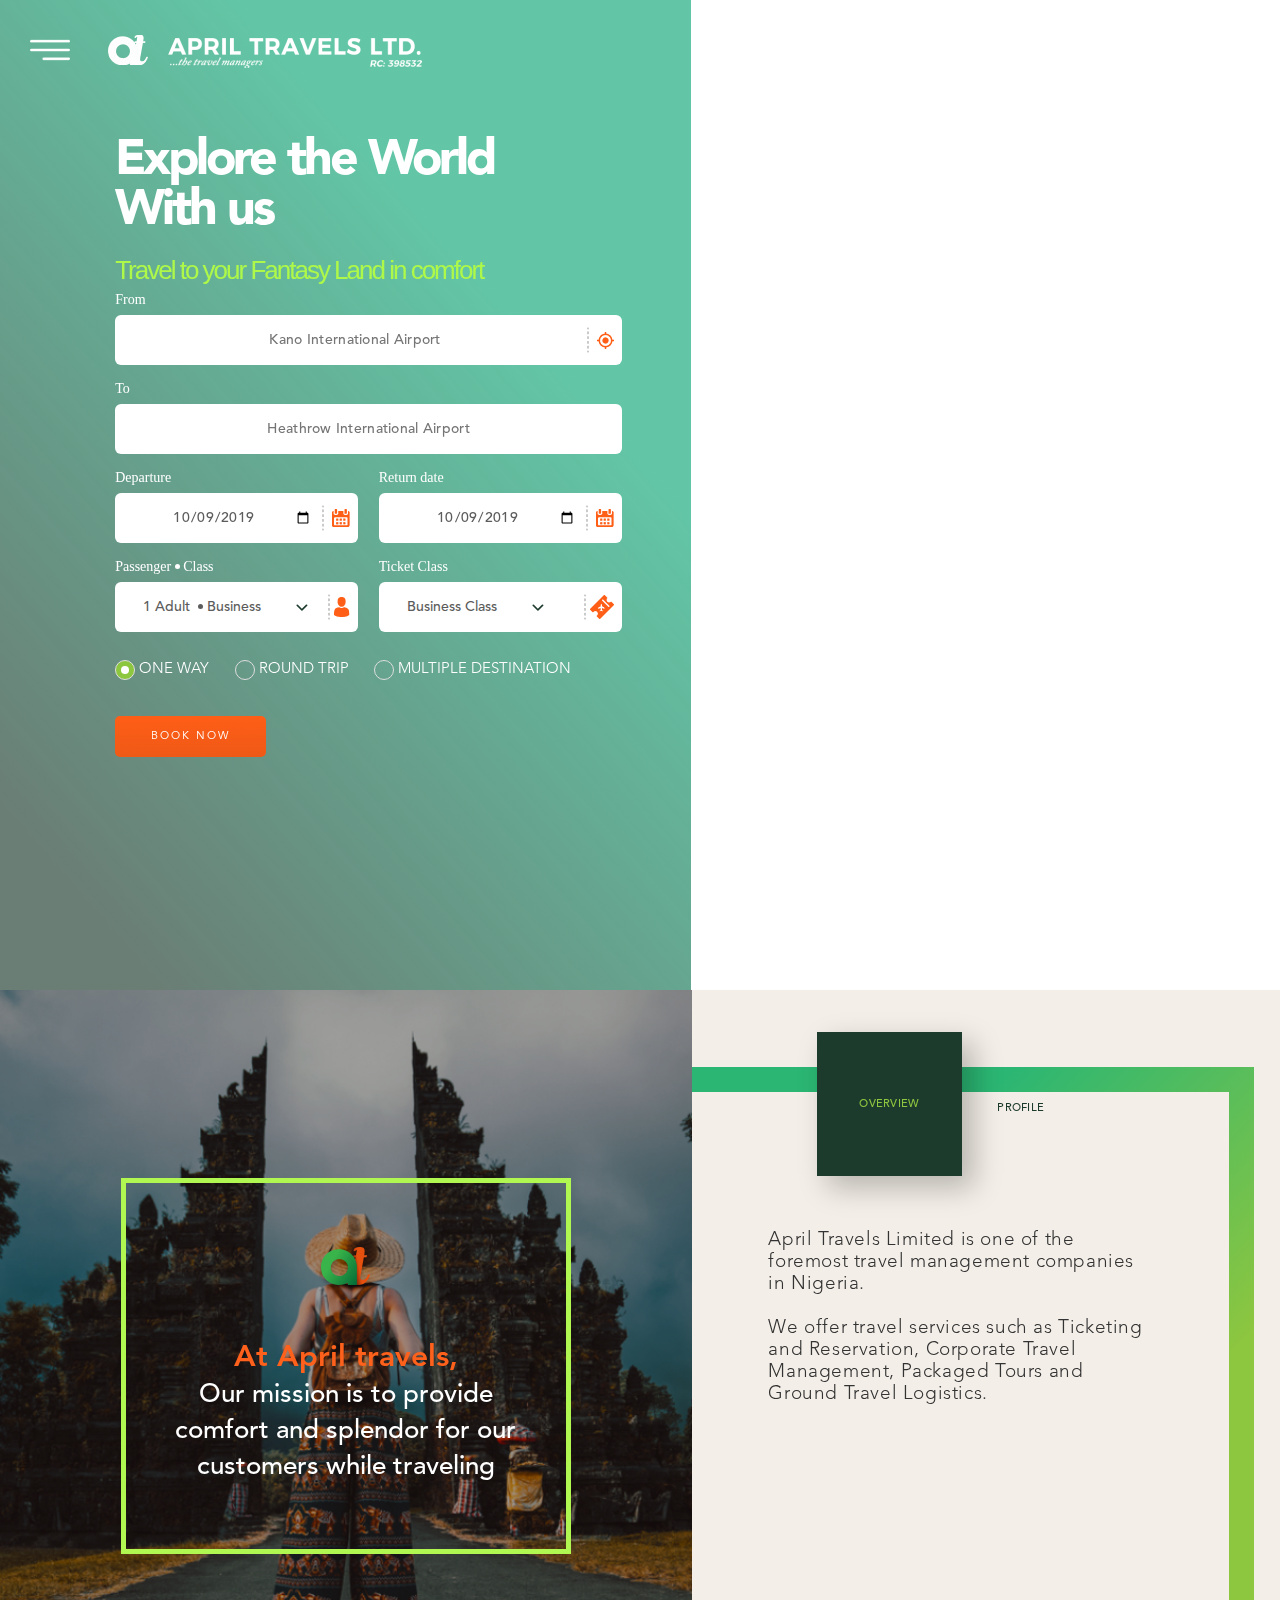
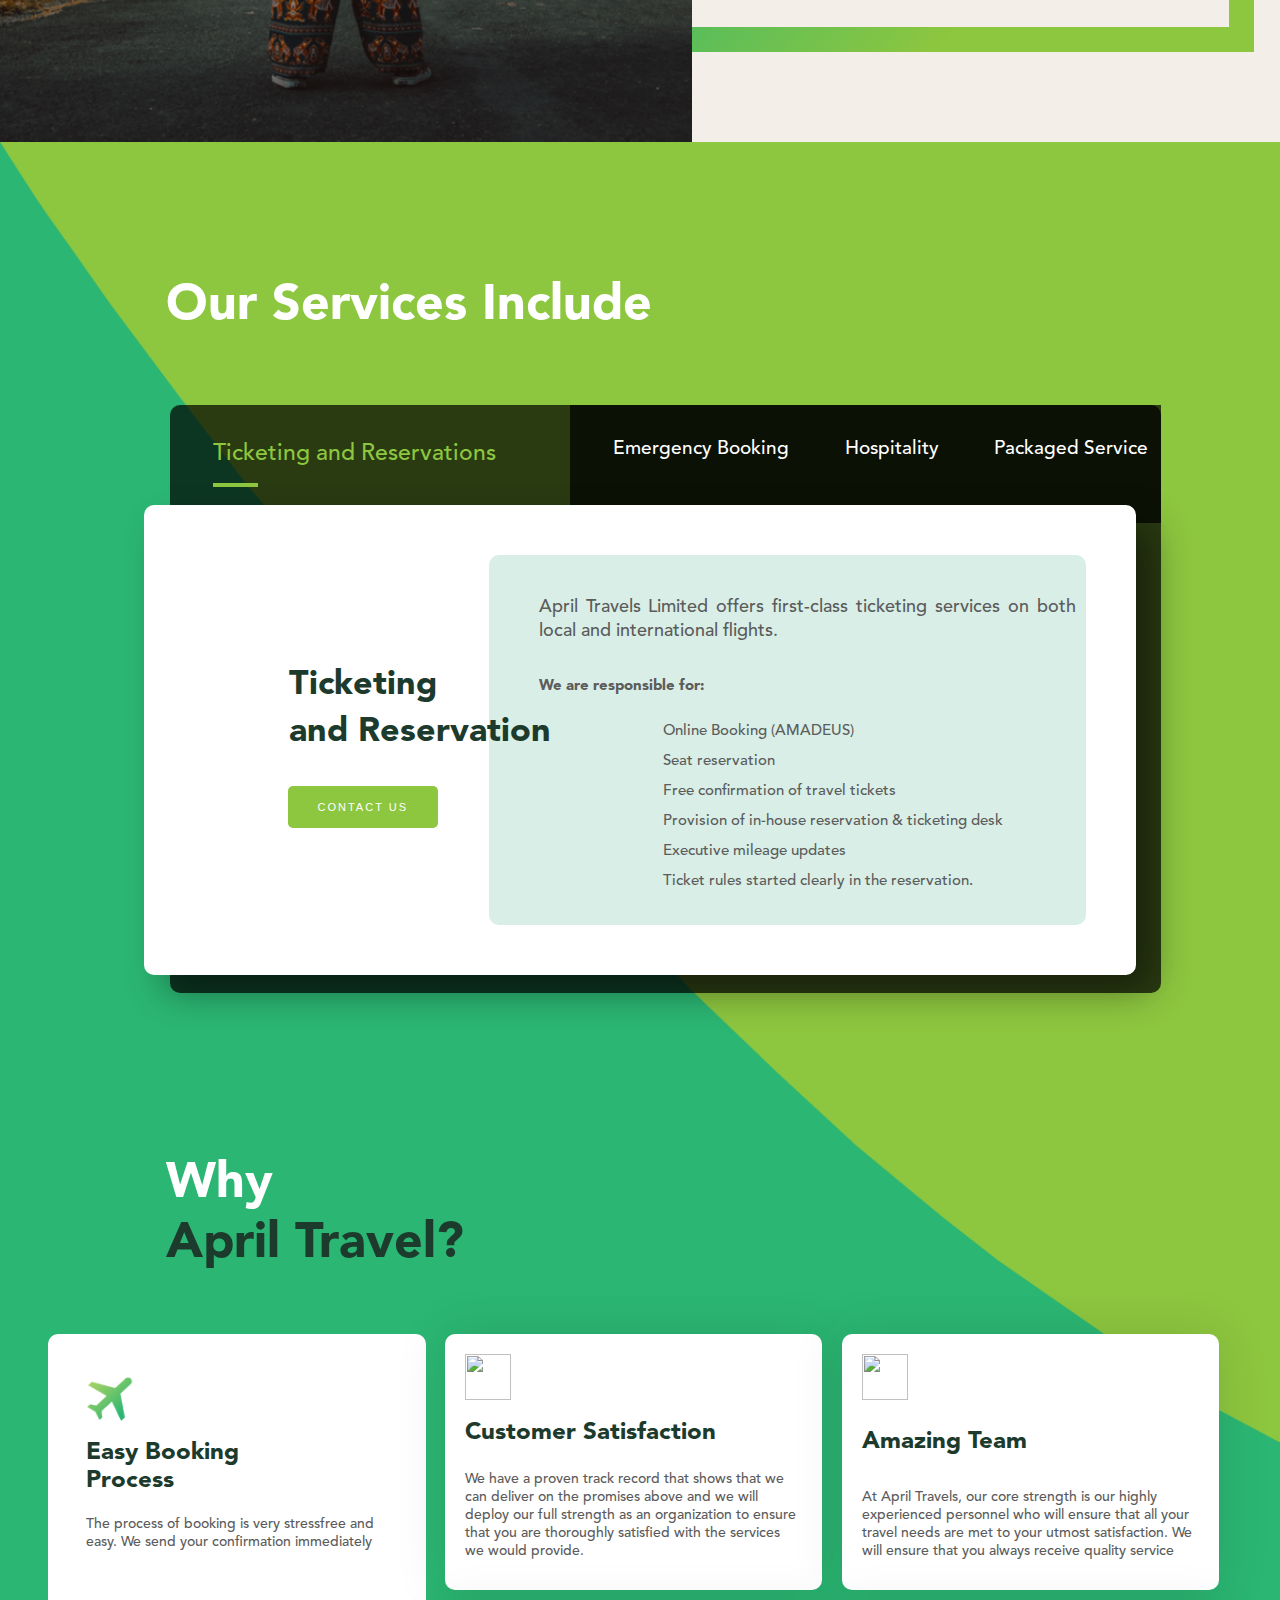
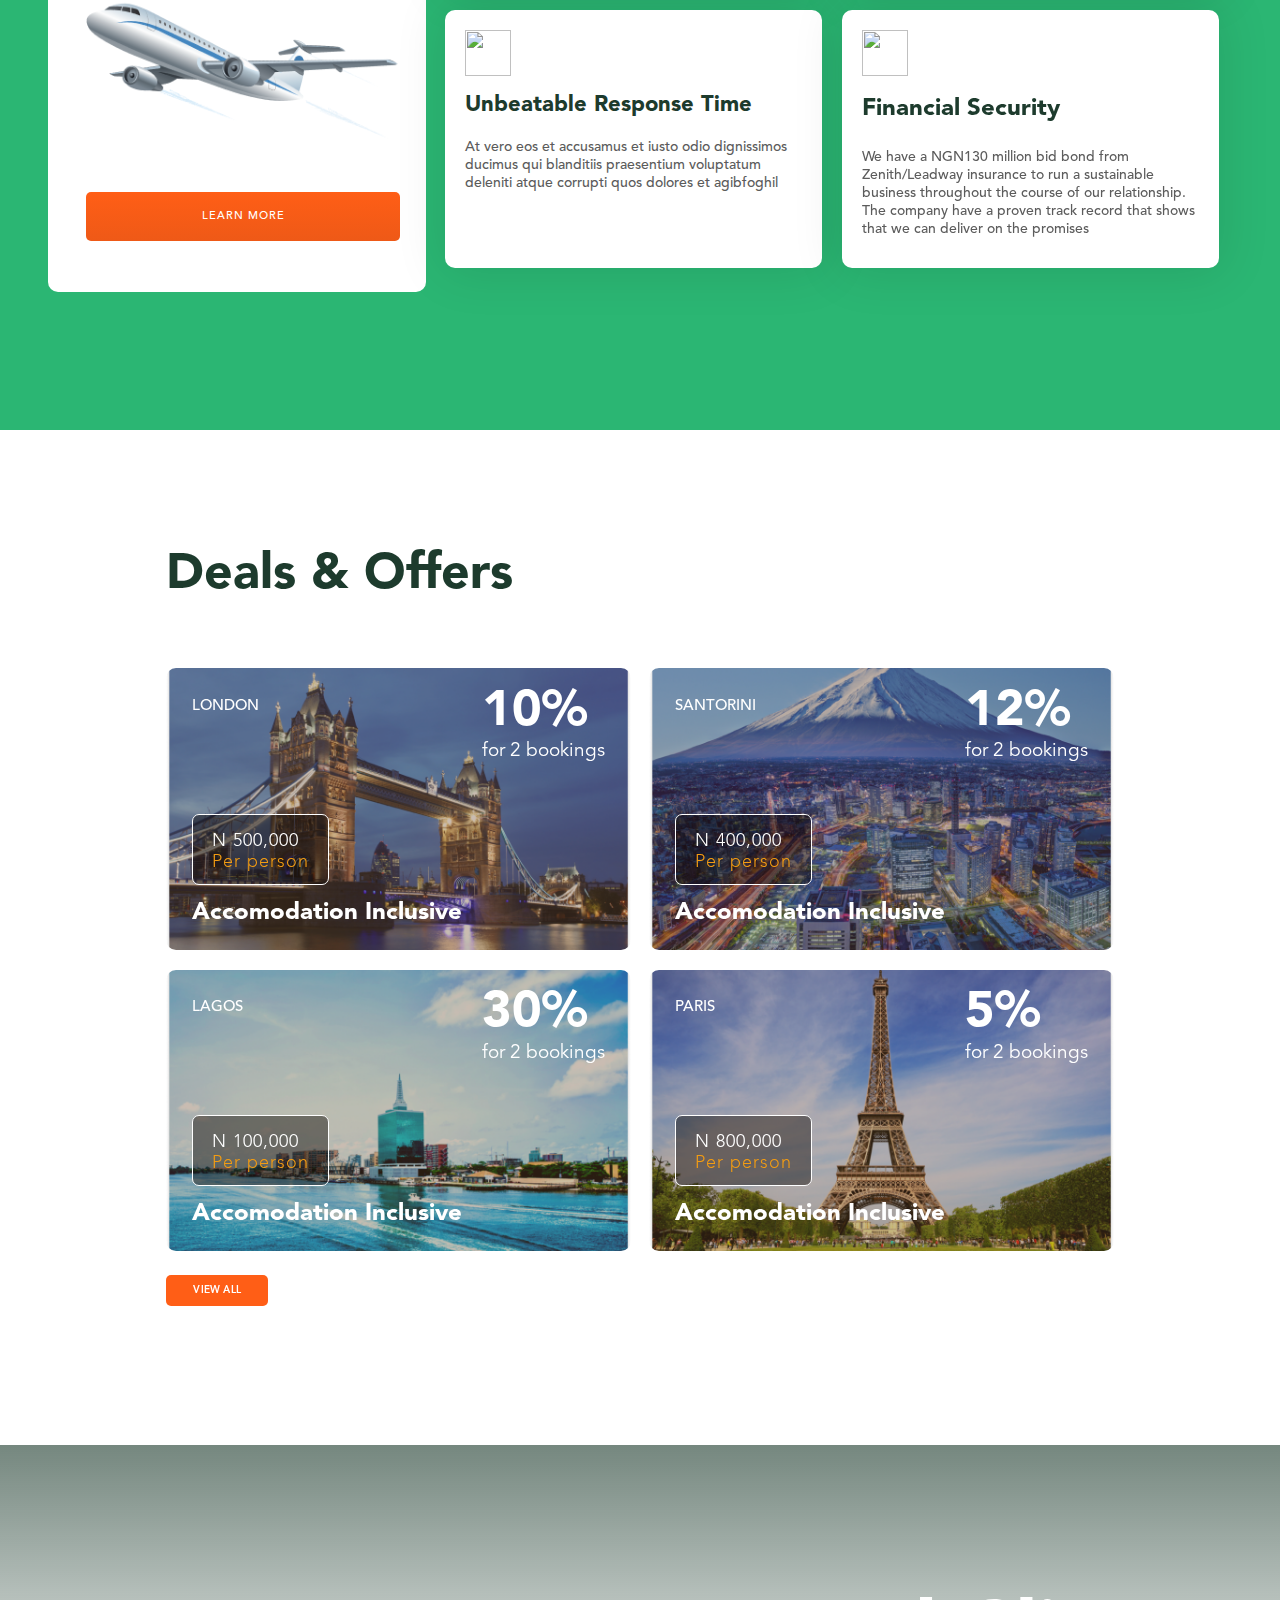
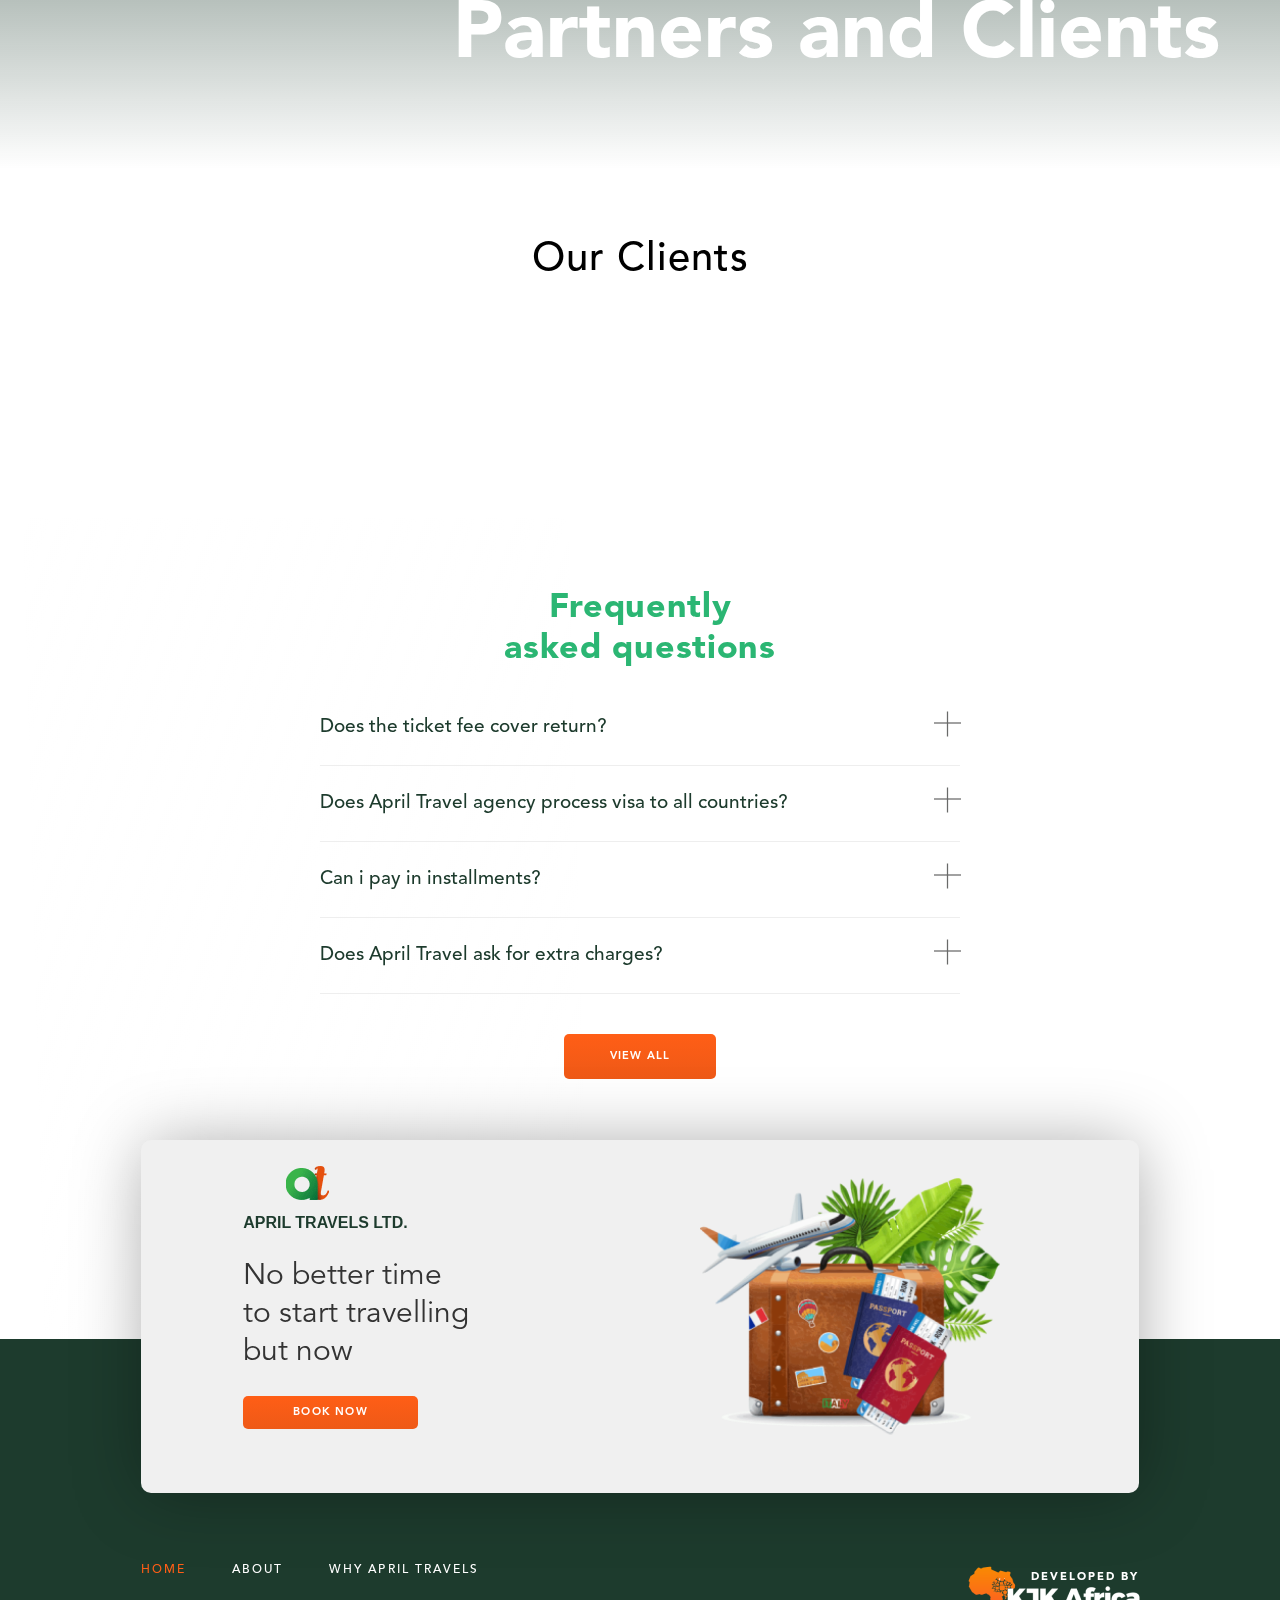
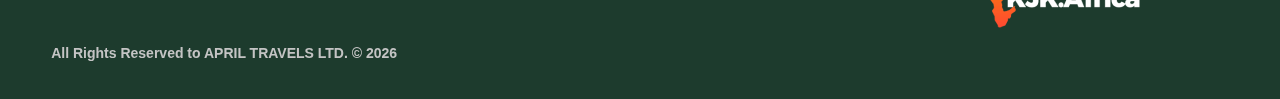
==== commit 9714a0fc: "new update" ====
--- a/index.html
+++ b/index.html
@@ -176,12 +176,14 @@
                                 <span  class="header__menu--link"> ABOUT
                             </span>
                             </a>
+                            
                             <hr>
                             <a href="travel.html" class="header__menu--container">
                                 <img src="assets/images/dealsicon.png" alt=""><span 
                                     class="header__menu--link"> DEALS
                                     &amp; OFFERS</span>
                             </a>
+                            <hr>
                             <hr>
                             <a href="contact.html" class="header__menu--container">
                                 <img src="assets/images/phonebookicon.png" alt=""> 
@@ -524,7 +526,7 @@
                 </div>
             </div>
         </div>
-    </div> -->
+    </div>
     <!-- <section class="ucol">
         <div class="ucol__pay">
             <h1 class="ucol__green">You</h1>
--- a/assets/styles/styles.css
+++ b/assets/styles/styles.css
@@ -1015,7 +1015,7 @@
       width: 100%;
       background: url(../../assets/images/girl.png);
       background-repeat: no-repeat;
-      background-position: 60% 50%  ;
+      background-position: 80% 70%;
         background-size:cover;
 }
 .slide2 {
@@ -1043,8 +1043,9 @@
 }
 .owl-theme .owl-nav.disabled+.owl-dots{
   margin-top: -26px;
-z-index: 200;
-position: relative;
+  z-index: 200;
+  position: relative;
+  
 }
 
 .owl-theme .owl-dots .owl-dot.active span, .owl-theme .owl-dots .owl-dot:hover span {
@@ -1052,34 +1053,27 @@
 }
 
 
-/* .header__slides {
-  position: absolute;
-  width: 100%;
-  height: 60vh;
-} */
 
 .header__top--fixed {
         opacity: 0;
-        /* display: none; */
         position: fixed;
         width: 100%;
         display: flex;
         align-items: center;
         justify-content: space-between;
         padding: 6px 50px;
-        /* background: white; */
         z-index: -100;
        transition: opacity 0.3s;
        top: 0;
 }
 @media only screen and (max-width:512px){
   .header__top--fixed {
-    padding: 20px;
+    padding: 20px 7vw;
   }
 }
 @media only screen and (max-width:375px){
   .header__top--fixed {
-    padding: 12px;
+    padding: 12px 7vw;
   }
 }
 
@@ -1094,7 +1088,7 @@
       opacity: 1;
       background: white;
       z-index: 100;
-      /* display: block; */
+
 }
 
 .header__top--fixed > div {
@@ -1155,21 +1149,11 @@
   .header__top--flex-right,.header__top--fixed-right {
     position: relative;
     top: 0px;
-
-  }
-}
-@media only screen and (max-width:425px){
-  .header__top--flex-right,.header__top--fixed-right {
-    position: relative;
-    right: 25px;
-  }
-}
-@media only screen and (max-width:375px){
-  .header__top--flex-right, .header__top--fixed-right{
-    position: relative;
-    right: 12px;
-  }
-}
+    right: 0px;
+
+  }
+}
+
 img.header__iata {
   height: 40px;
 }
@@ -1185,12 +1169,20 @@
   }
   @media only screen and (max-width:512px){
     img.header__nanta {
-      height: 46px;
-    }
-  }
-  @media only screen and (max-width:512px){
+      height: 45px;
+      position: absolute;
+      right: 20px;
+      top: 20px;
+    }
+  }
+  @media only screen and (max-width:425px){
     img.header__nanta {
-      display: none;
+      right: 0;
+    }
+  }
+  @media only screen and (max-width:375px){
+    img.header__nanta {
+      height: 35px;
     }
   }
 
@@ -1198,7 +1190,6 @@
 
 .header__button {
         padding: 10px 20px;
-        /* position: relative; */
         background: #FFFFFF;
         border-radius: 5px;
         color: #2BB673;
@@ -1224,8 +1215,7 @@
         height: 100%;
         background: linear-gradient(48.66deg, rgba(29, 59, 45, 0.66) 10.34%, rgba(59, 183, 143, 0.80) 70.69%); 
         padding:30px;
-        /* background: linear-gradient(48.66deg, rgba(29, 59, 45, 0.66) 17.34%, rgba(59, 183, 143, 0.80) 52.69%); */
-        
+          
     }
  
   @media only screen and (min-width:1500px){
@@ -1330,7 +1320,6 @@
           }
 @media only screen and (max-width:1024px){
   img.header__column--text {
-    /* width: 256px; */
     height: 37px;
   }
 }
@@ -1353,7 +1342,6 @@
 
 @media only screen and (max-width:512px){
   img.header__column--text {
-    /* width: 139px; */
     height: 36px;
   }
 }
@@ -1361,7 +1349,6 @@
 @media only screen and (max-width:425px){
   img.header__column--text {
     width: 168px;
-    /* height: 28px; */
   }
 }
 @media only screen and (max-width:375px){
@@ -1433,9 +1420,10 @@
 @media only screen and (max-width:512px){
   .header__body {
     width:100% ;
-    padding-right: 20px;
-  }
-}
+    /* padding-right: 20px; */
+  }
+}
+
 
 .header__body--hero {
             margin: 66px 0px 16px 0px;
@@ -1614,12 +1602,13 @@
   .header__form--container{
     width: 100%;
     padding: 3px 0px;
+    margin-bottom: 5px;
   }
 }
 @media only screen and (max-width:425px){
   .header__form--container{
     padding:0px;
-    margin-bottom: 0px;
+    margin-bottom: 10px;
   }
 }
 @media only screen and (max-width:512px){
@@ -1682,6 +1671,7 @@
   .header__form--container-body {
     margin: 0px;
     padding: 3px 9px;
+    height: 47px;
   }
 }
 @media only screen and (max-width:425px){
@@ -2000,11 +1990,11 @@
     margin:8px 0px 10px 0px;
   }
 }
-@media only screen and (max-width:400px){
+/* @media only screen and (max-width:400px){
   .header__form--radio {
     margin:4px 0px 4px 0px;
   }
-}
+} */
 
 .header__form--radio .extra__padding {
     padding: 0px 20px;
@@ -2352,7 +2342,7 @@
 .header__menu--container:hover {
   padding: 30px 20px;
   color: #2BB673;
-  
+  background: #D8D8D8;
 }
 .header__menu--container img {
   width: 20px;
@@ -3434,6 +3424,11 @@
     font-size: 33px;
   }
 }
+@media only screen and (max-width:425px){
+  .partners__body h5 {
+    font-size: 22px;
+  }
+}
 
 .partners__body > div{
   display: flex;
@@ -3455,7 +3450,7 @@
 }
 
 .owl__image img {
-    width: 80%;
+    height: 87px;
 
 }
 
@@ -4352,7 +4347,7 @@
 }
 
 .onboard__card--wrapper-flex .block .ownblock {
-  padding-bottom: 31px;
+  padding-bottom: 46px;
 }
 @media only screen and (max-width:600px){
   .onboard__card--wrapper-flex .block .ownblock {
@@ -4366,19 +4361,19 @@
   font-size: 22px;
   
 }
-@media only screen and (max-width:7230px){
-  .onboard__card--wrapper-flex .block .ownblock h4{
-    font-size: 20px;
-    
-  }
-}
+
 @media only screen and (max-width:600px){
   .onboard__card--wrapper-flex .block .ownblock h4{
     font-size: 23px;
     
   }
 }
-
+@media only screen and (max-width:375px){
+  .onboard__card--wrapper-flex .block .ownblock h4{
+    font-size: 18px;
+    
+  }
+}
 
 .onboard__card--wrapper-flex .block .ownblock .onboard__card--wrapper-text {
   /* transform: translateY(18px); */
@@ -4695,6 +4690,11 @@
     font-size: 24px;
   }
 }
+@media only screen and (max-width:425px){
+  .footer__overlay h3 {
+    font-size: 22px;
+  }
+}
 
 .footer__overlay h4 {
             font-family: Arial, Helvetica, sans-serif;
@@ -4702,7 +4702,11 @@
             line-height: 19px;
             color: #1D3B2D;
         }
-
+@media only screen and (max-width:425px){
+          .footer__overlay h4 {
+            font-size: 14px;
+          }
+        }
 .footer__overlay button{
             padding: 10px 50px;
             font-family: 'Avenir LT Std';
@@ -4719,7 +4723,7 @@
   }
   .footer__overlay--text h4::before {
     content: url(../../assets/images/footerlg.png);
-    transform: translateY();
+    vertical-align: middle;
   }
   .footer__overlay--logo {
     display: none;
@@ -5465,7 +5469,11 @@
         font-size: 34px;
         line-height: 41px;
     }
-
+@media only screen and (max-width:512px){
+  .model h2 {
+    font-size: 26px;
+  }
+}
 .model__block {
         /* width: 90vw; */
         margin-top: 18vw;
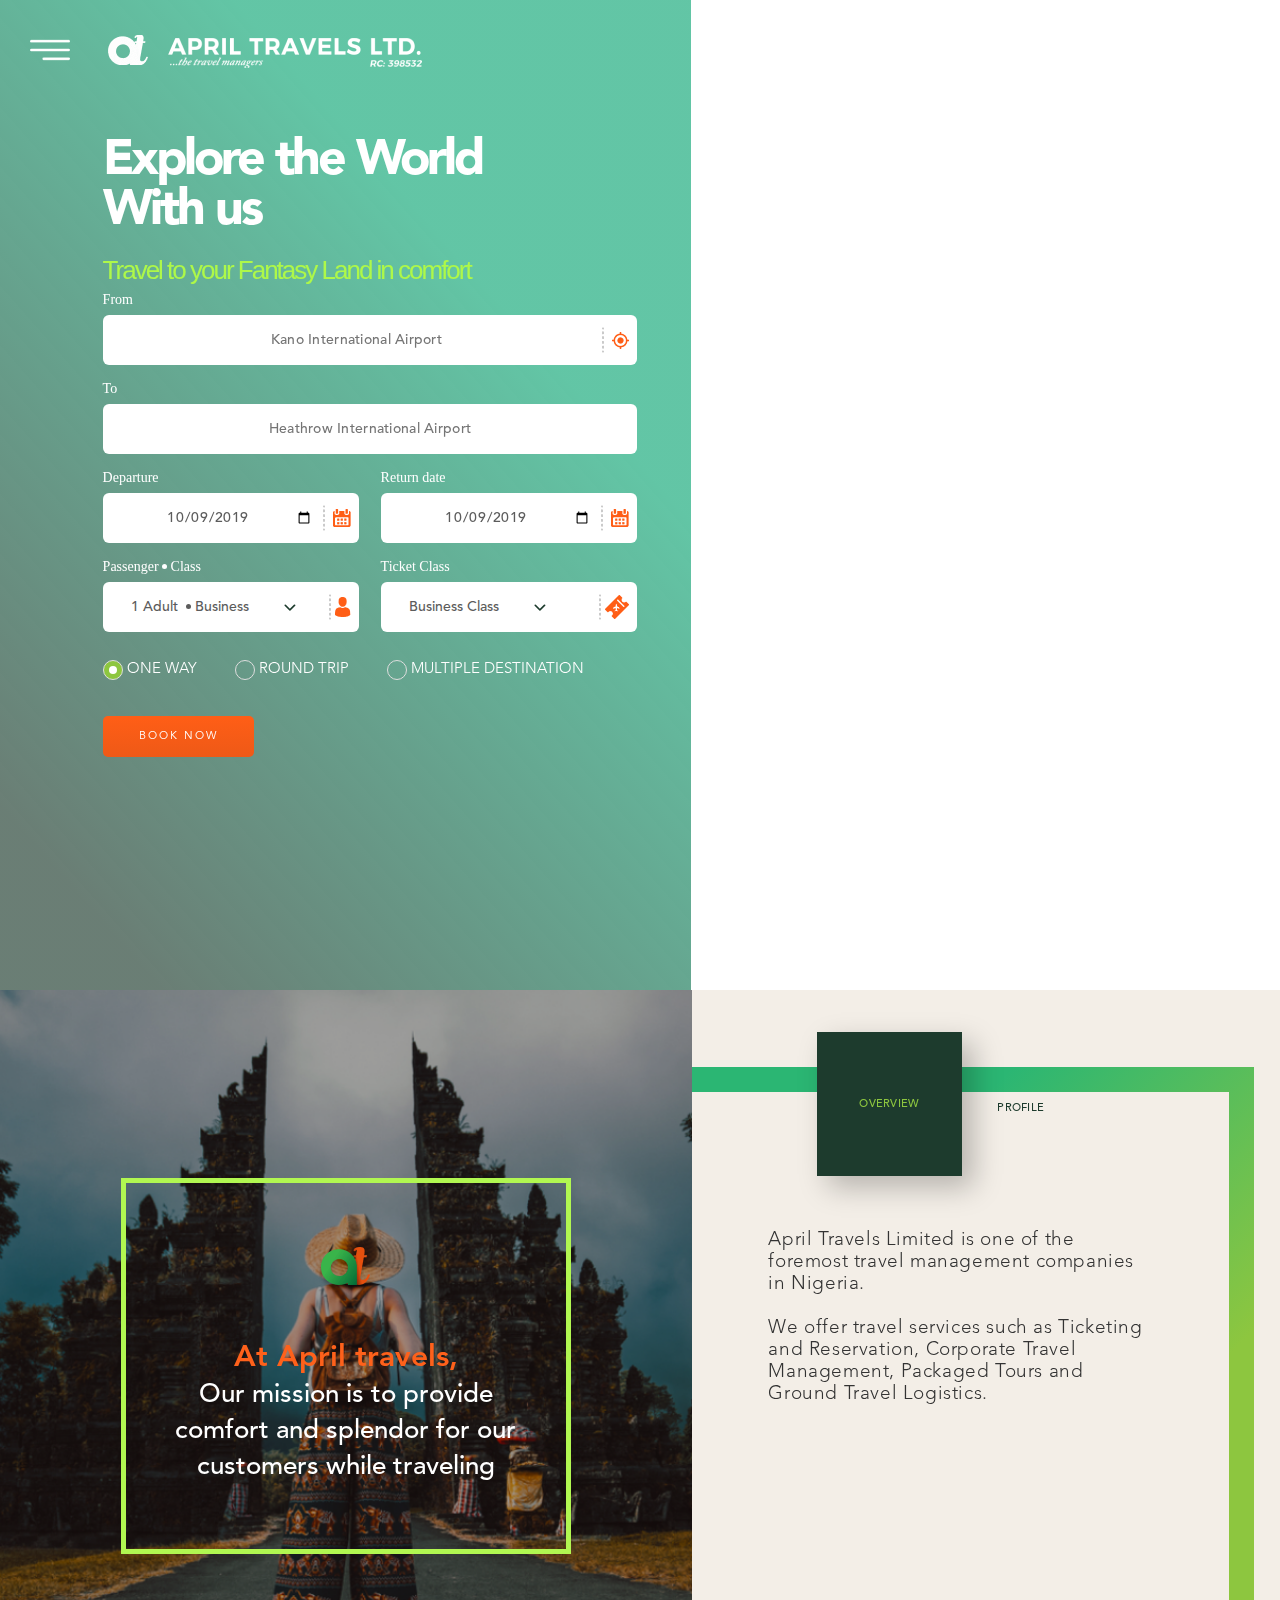
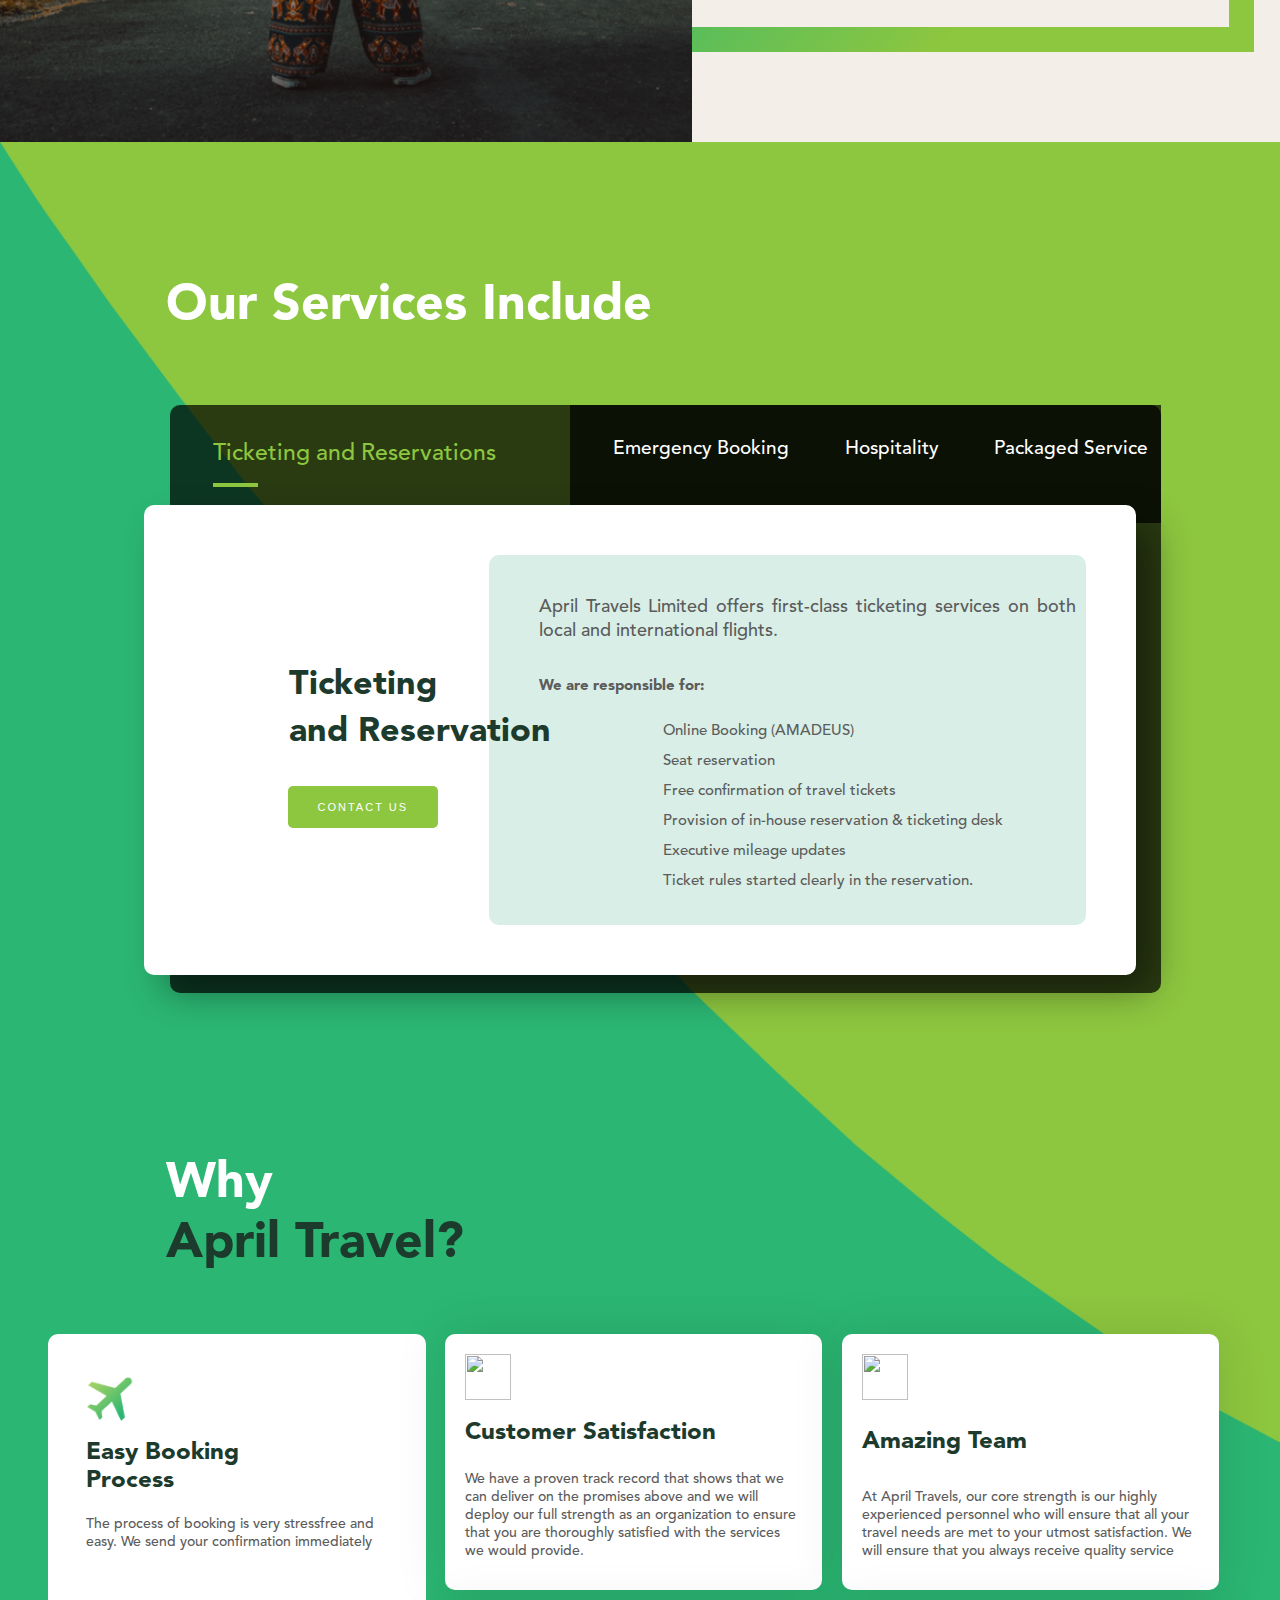
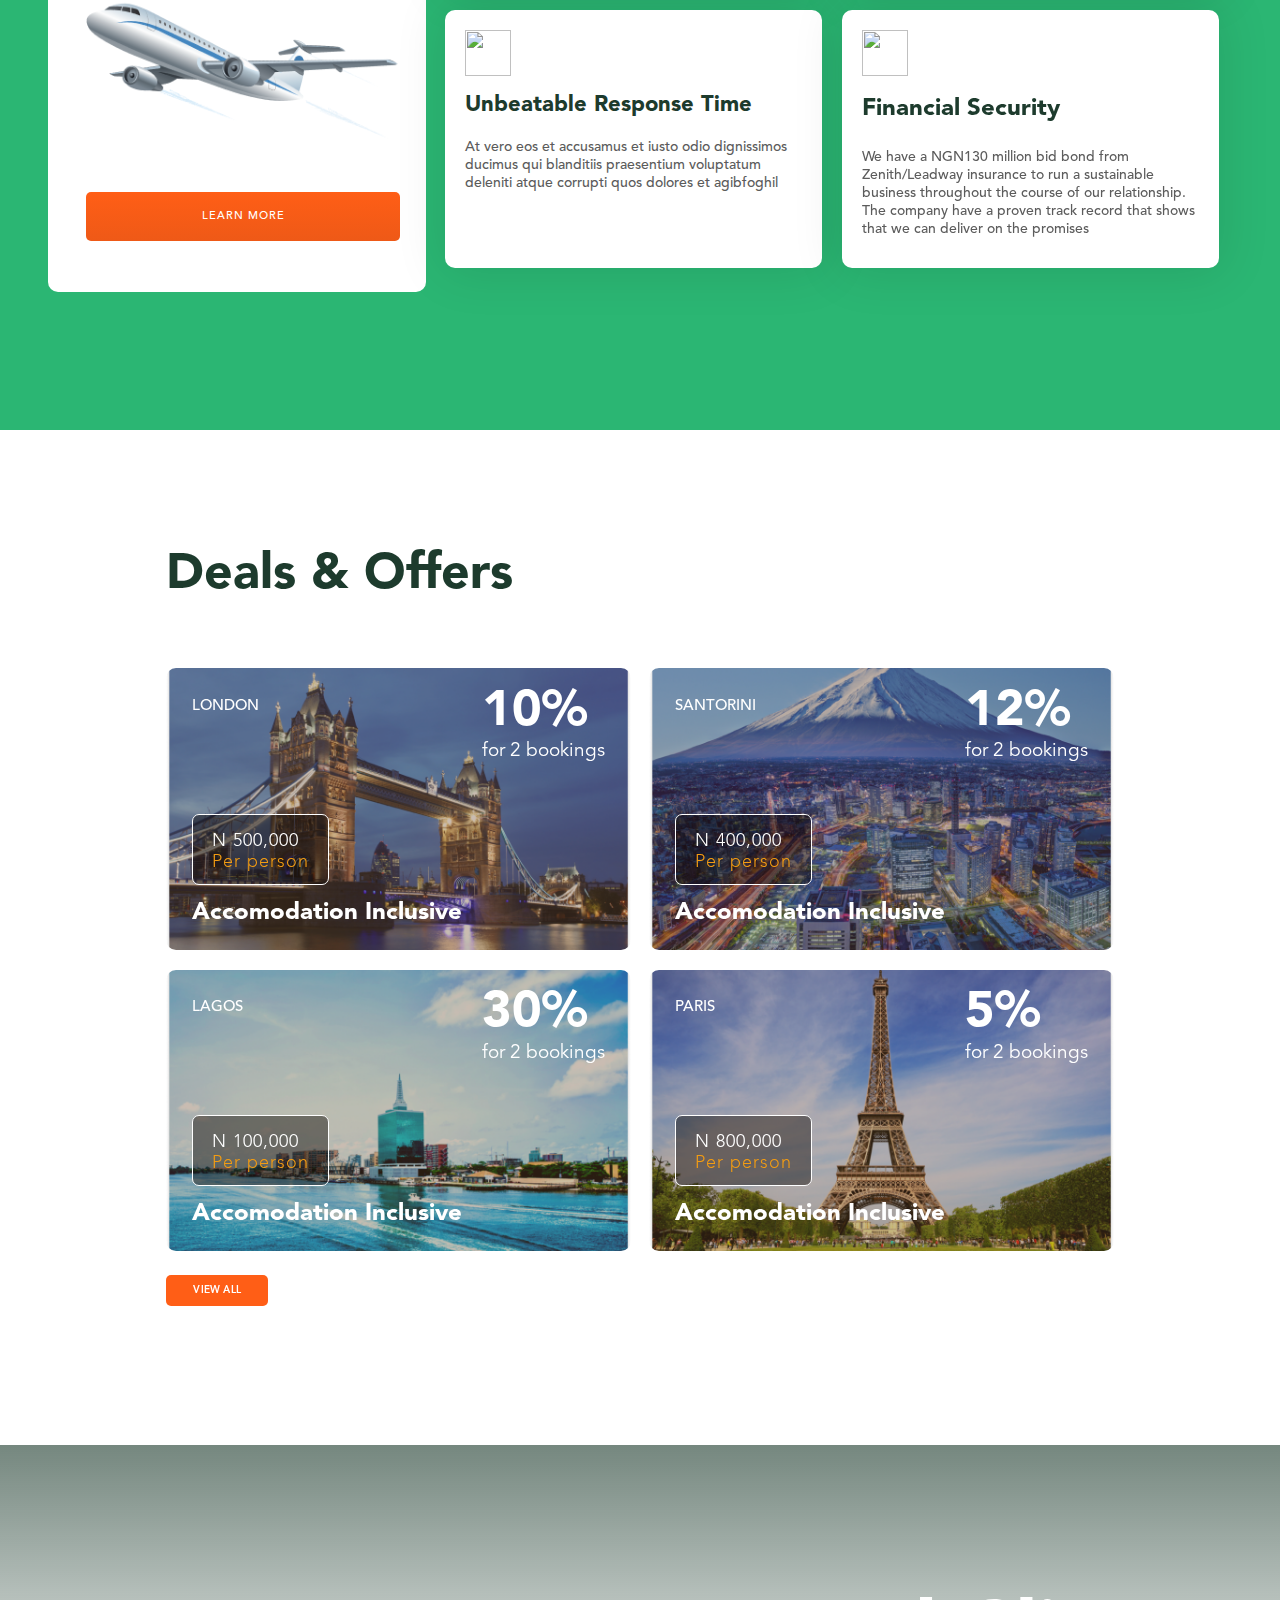
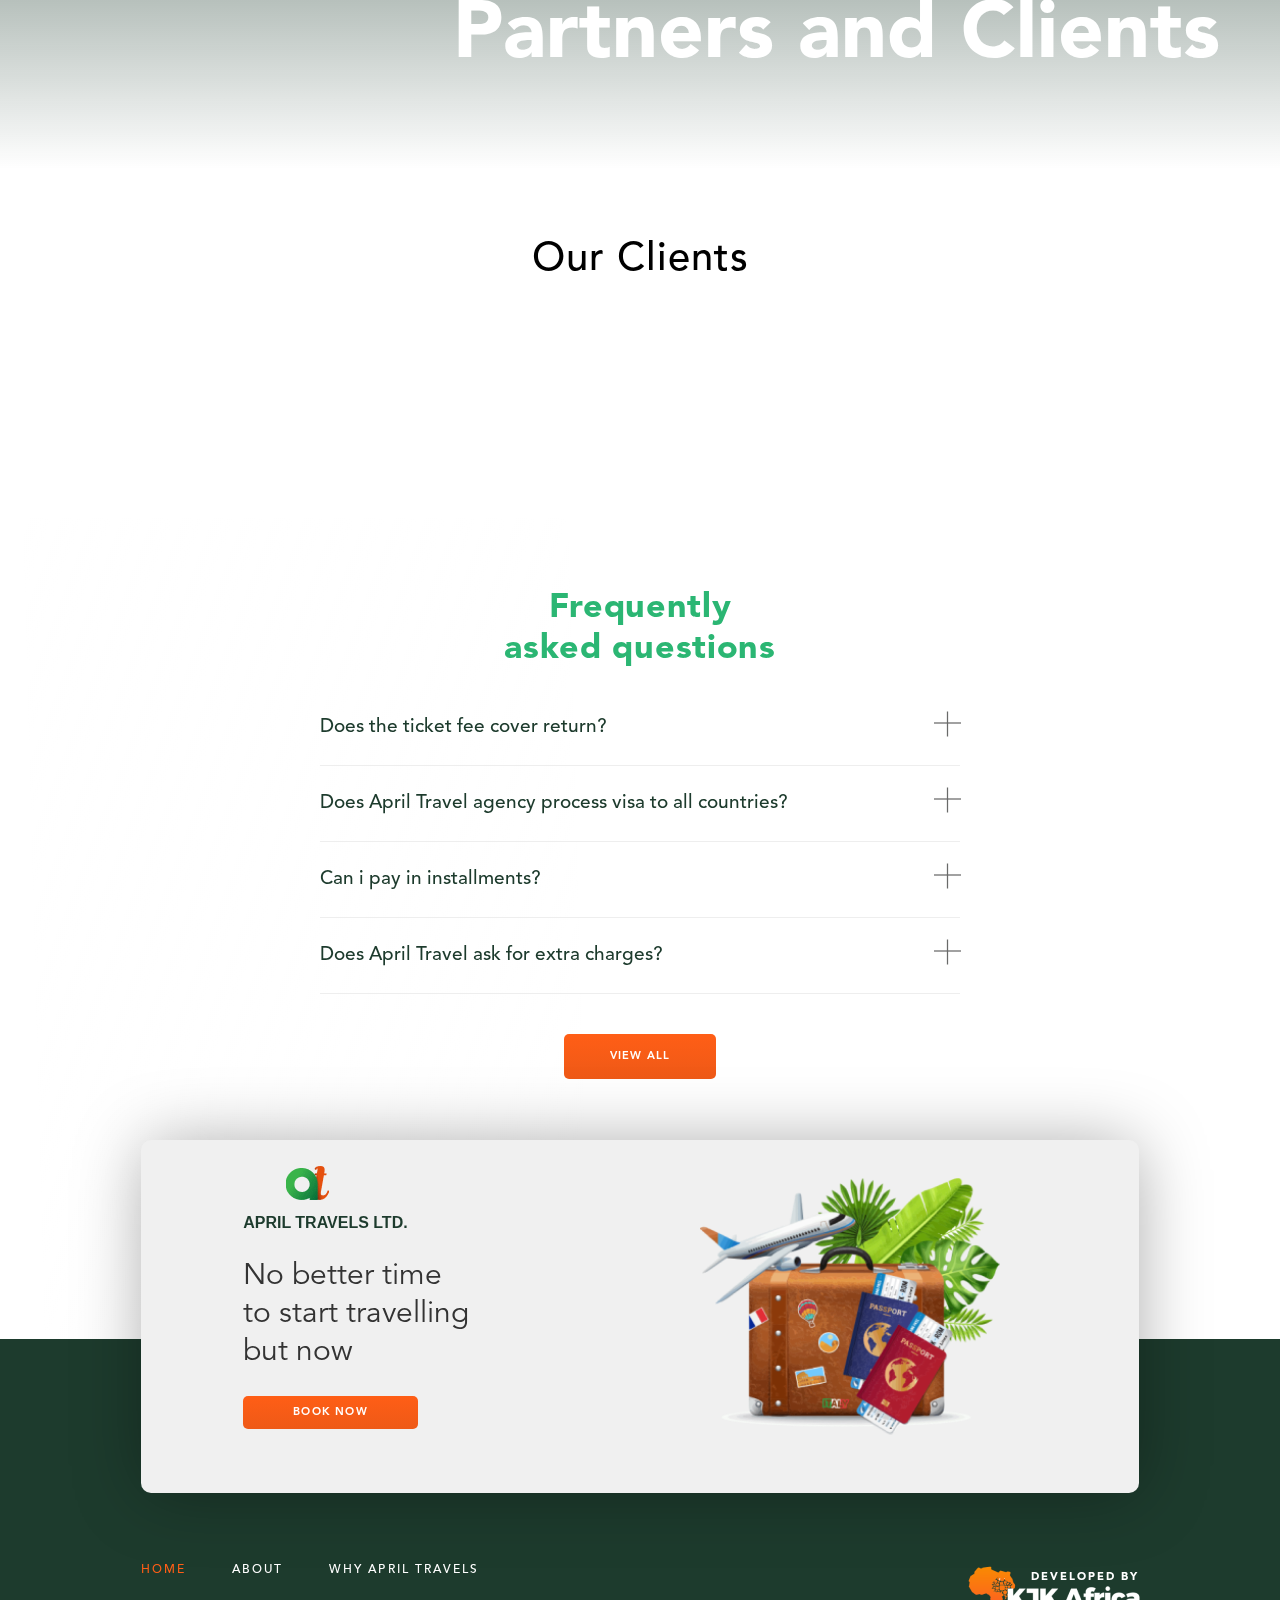
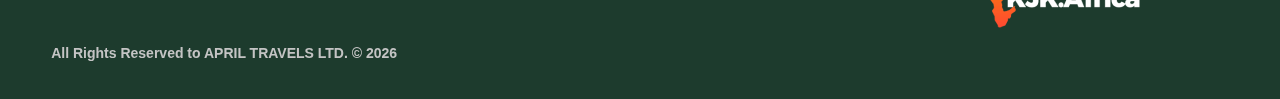
==== commit b123d0bf: "latest update" ====
--- a/index.html
+++ b/index.html
@@ -8,7 +8,9 @@
     <title>
         April Travels
     </title>
-    <link rel="icon" type="image/png" sizes="16x16" href="assets/images/favicon-16x16.png">
+
+    <!-- <link rel="icon" type="image/png" sizes="16x16" href="assets/images/favicon-16x16.png"> -->
+    <link rel="icon" href="assets/images/favlogo.png" type="image/x-icon">
     <!-- build:css assets/styles/styles.css -->
     <script src="https://code.jquery.com/jquery-3.4.1.min.js"
         integrity="sha256-CSXorXvZcTkaix6Yvo6HppcZGetbYMGWSFlBw8HfCJo=" crossorigin="anonymous"></script>
@@ -38,7 +40,9 @@
                 <img src="./assets/images/fixedimgtext.png" alt="" class="header__column--text fixed">
             </div>
             <div class="header__top--fixed-right">
-                <button type="button" value="contact" class="header__fixed--button">CONTACT US</button>
+                <!-- <button type="button" value="contact" class="header__fixed--button">CONTACT US</button> -->
+                <img src="assets/images/nanta.png" alt="" class="header__nanta">
+
             </div>
 
         </div>
--- a/assets/styles/styles.css
+++ b/assets/styles/styles.css
@@ -1068,12 +1068,17 @@
 }
 @media only screen and (max-width:512px){
   .header__top--fixed {
-    padding: 20px 7vw;
+    padding: 0px 7vw;
+  }
+}
+@media only screen and (max-width:425px){
+  .header__top--fixed {
+    padding: 0px 5vw;
   }
 }
 @media only screen and (max-width:375px){
   .header__top--fixed {
-    padding: 12px 7vw;
+    padding: 0px 3vw;
   }
 }
 
@@ -1110,12 +1115,14 @@
 @media only screen and (max-width:600px){
   .header__fixed--button {
     font-size: 10px;
+    display: none;
   }
 }
 @media only screen and (max-width:375px){
   .header__fixed--button {
     padding: 9px 11px;
     font-size: 9px;
+    display: none;
   }
 }
 .header__iata{
@@ -1129,14 +1136,16 @@
     display: none;
   }
 }
+
+
 .header__top--fixed-right {
   position: absolute;
+  /* top: 20px; */
   right: 50px;
   display: flex;
   align-items: center;
   justify-content: center;
 }
-
 .header__top--flex-right {
   position: absolute;
   top: 20px;
@@ -1145,12 +1154,30 @@
   align-items: center;
   justify-content: center;
 }
+.header__top--fixed-right > .header__nanta {
+  position: absolute;
+  height: 45px;
+  right: 0px;
+}
 @media only screen and (max-width:512px){
   .header__top--flex-right,.header__top--fixed-right {
     position: relative;
     top: 0px;
     right: 0px;
 
+  }
+}
+@media only screen and (max-width:512px){
+  .header__top--fixed-right > .header__nanta {
+    position: absolute;
+    height: 42px;
+    top: -20px;
+  }
+}
+@media only screen and (max-width:425px){
+  .header__top--fixed-right > .header__nanta {
+    height: 37px;
+    display: block;
   }
 }
 
@@ -1178,11 +1205,13 @@
   @media only screen and (max-width:425px){
     img.header__nanta {
       right: 0;
+      display: none;
     }
   }
   @media only screen and (max-width:375px){
     img.header__nanta {
       height: 35px;
+      display: none;
     }
   }
 
@@ -1295,13 +1324,12 @@
   img.header__column--toggler {
     margin-right: 5vw;
     height: 6vh;
-    width: 8vw;
-  }
-}
-@media only screen and (max-width:375px){
+  }
+}
+@media only screen and (max-width:425px){
   img.header__column--toggler {
     height: 37px;
-    width: 8vw;
+   
   }
 }
 
@@ -1346,14 +1374,10 @@
   }
 }
 
-@media only screen and (max-width:425px){
-  img.header__column--text {
-    width: 168px;
-  }
-}
+
 @media only screen and (max-width:375px){
   img.header__column--text {
-    width: 139px;
+    
     height: 28px;
   }
 }
@@ -1378,14 +1402,16 @@
     margin-top: 14px;
   }
 }
-@media only screen and (max-width:512px){
+@media only screen and (max-width:375px){
 img.header__column--text.fixed {
-    height: 46px;
+    height: 55px;
+    width: 150px;
+    width: 150px;
   }
 }
 
 .header__body {
-        width: 73%;
+        width: 77%;
         height: 100%; 
         display: flex;
         flex-direction: column;
@@ -1486,7 +1512,8 @@
 @media only screen and (max-width:356px){
   .header__body--hero {
     font-size: 34px;
-    line-height: 35px;
+    line-height: 41px;
+    letter-spacing: -2px;
     
   }
 }
@@ -2107,9 +2134,38 @@
   width: 100%;
   z-index: 300;
 }
+@media only screen and (max-width:375px){
+  .header__top--show{
+    padding: 0px 20px;
+  }
+}
+
+
+
 .header__top--show > div {
   display: flex;
   align-items: center;
+}
+@media only screen and (max-width:768px){
+  .header__top--show .header__column--logo{
+    display: block;
+  }
+}
+@media only screen and (max-width:512px){
+  .header__top--show .header__column--logo{
+    position: absolute;
+    right: 0;
+  }
+}
+@media only screen and (max-width:768px){
+  .header__top--show .header__top--fixed-right{
+    right: 20px;
+  }
+}
+@media only screen and (max-width:512px){
+  .header__top--show .header__top--fixed-right{
+    display: none;
+  }
 }
 
 [type="radio"]:checked,
@@ -2325,7 +2381,6 @@
 
 .header__menu--container.active {
   color: #2BB673;
-  padding-left: 20px;
   font-size: 16px;
 
 }
@@ -2340,7 +2395,7 @@
 }
 
 .header__menu--container:hover {
-  padding: 30px 20px;
+  /* padding: 30px 20px; */
   color: #2BB673;
   background: #D8D8D8;
 }
@@ -2364,8 +2419,14 @@
 height: 250px;
 position: absolute;
 z-index: 13;
-right: 0;
+right: 44%;
 bottom: 0px;
+}
+
+@media only screen and (max-width:425px){
+  img.header__menu--bg-bottom {
+    right: 18%;
+  }
 }
 
 /* description section starts here */
@@ -5600,8 +5661,6 @@
             }
 .model__block--bottom {
             padding-top: 50px;
-            padding-right: 10vw;
-            padding-left: 10vw;
             text-align: center;
         }
 .model__block--bottom.noshow {
@@ -5614,8 +5673,6 @@
 .model__block--bottom p {
                 color: #333333;
             }
-.header__menu--index {
-              z-index: 2000;
-            }
-
-
+
+
+
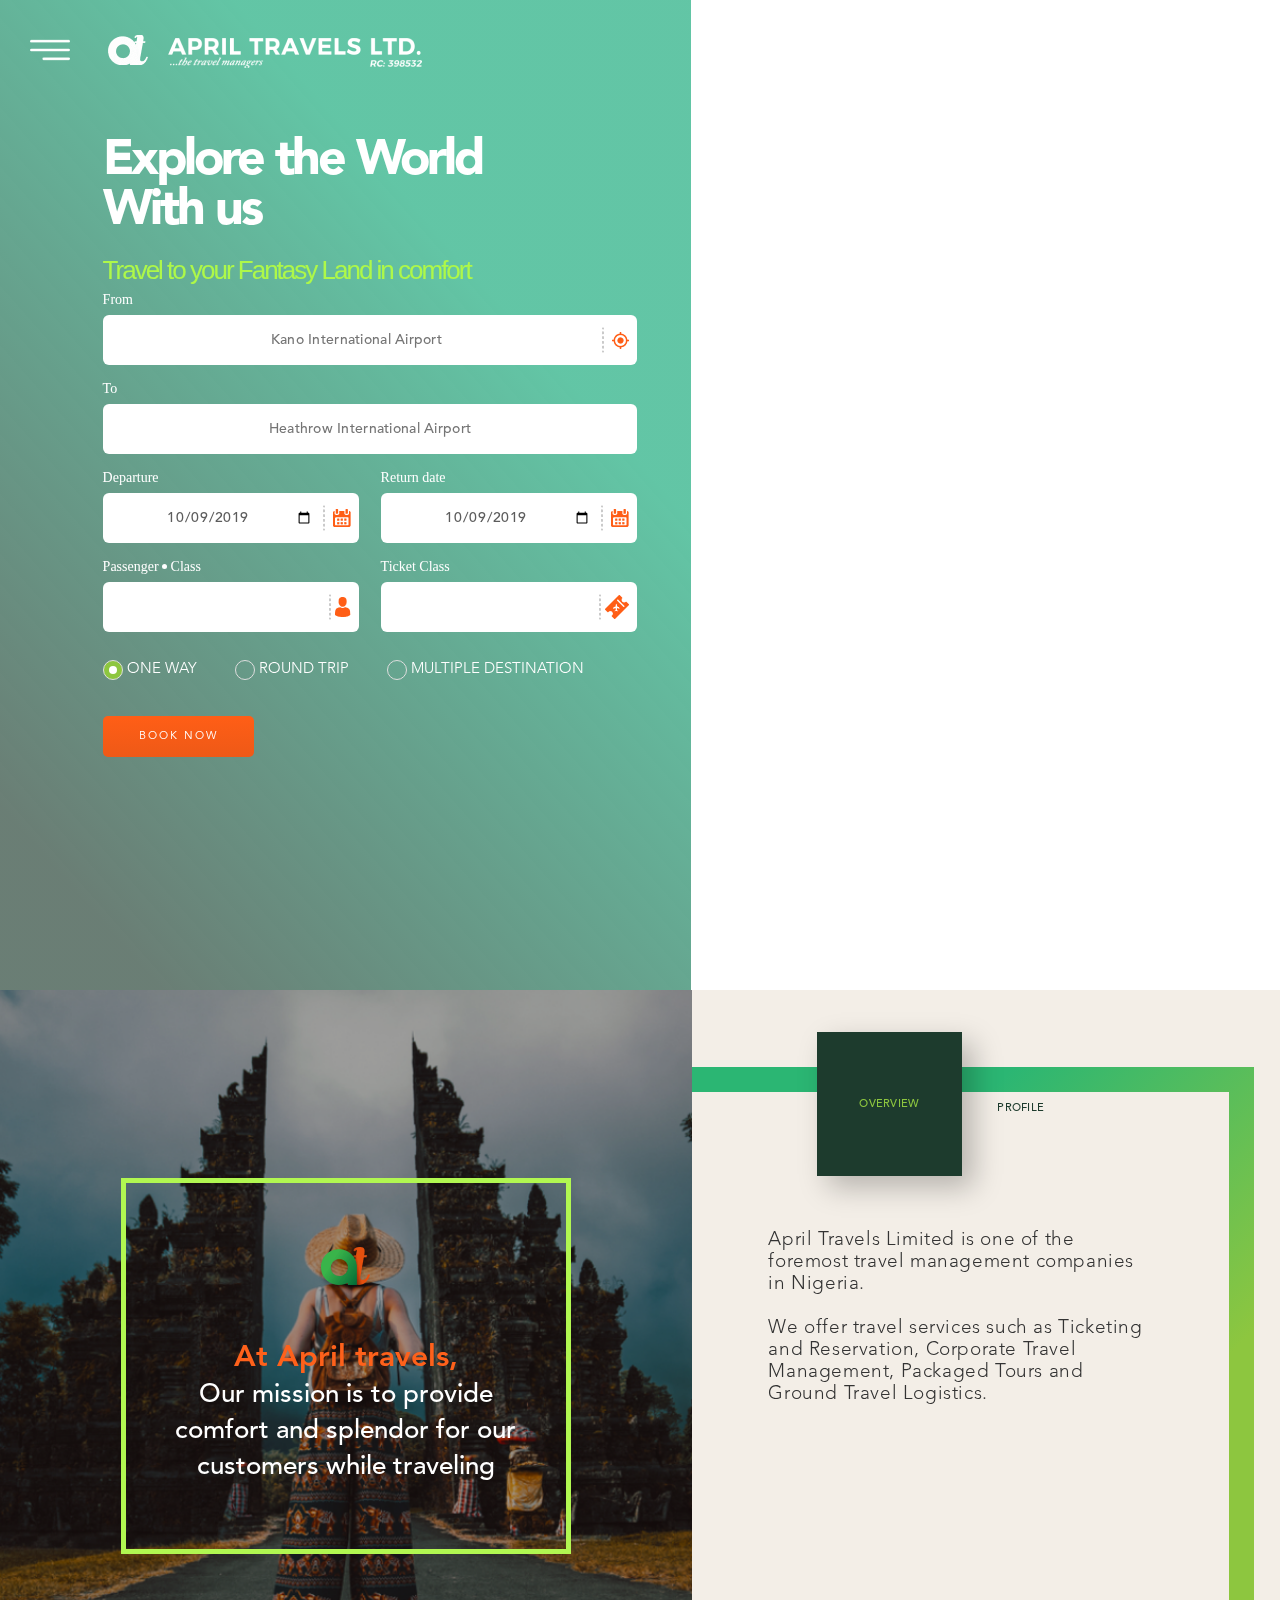
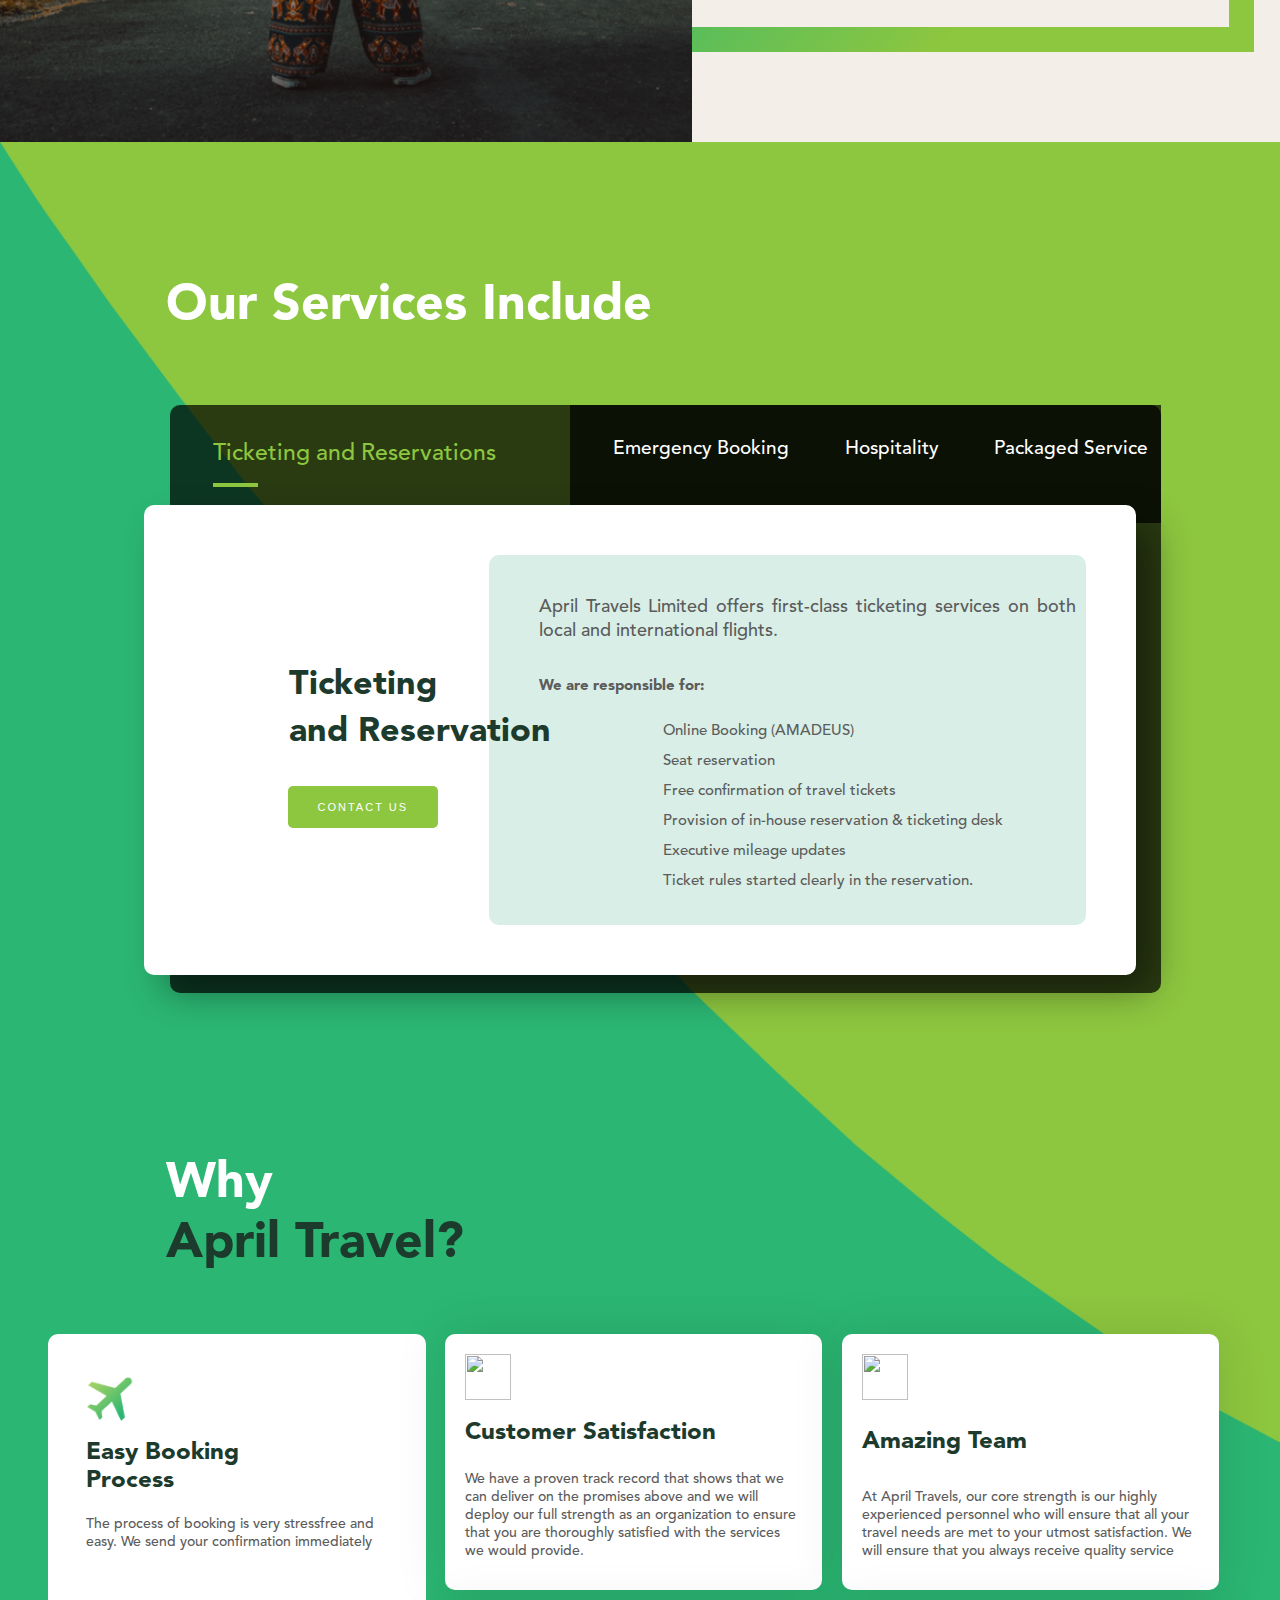
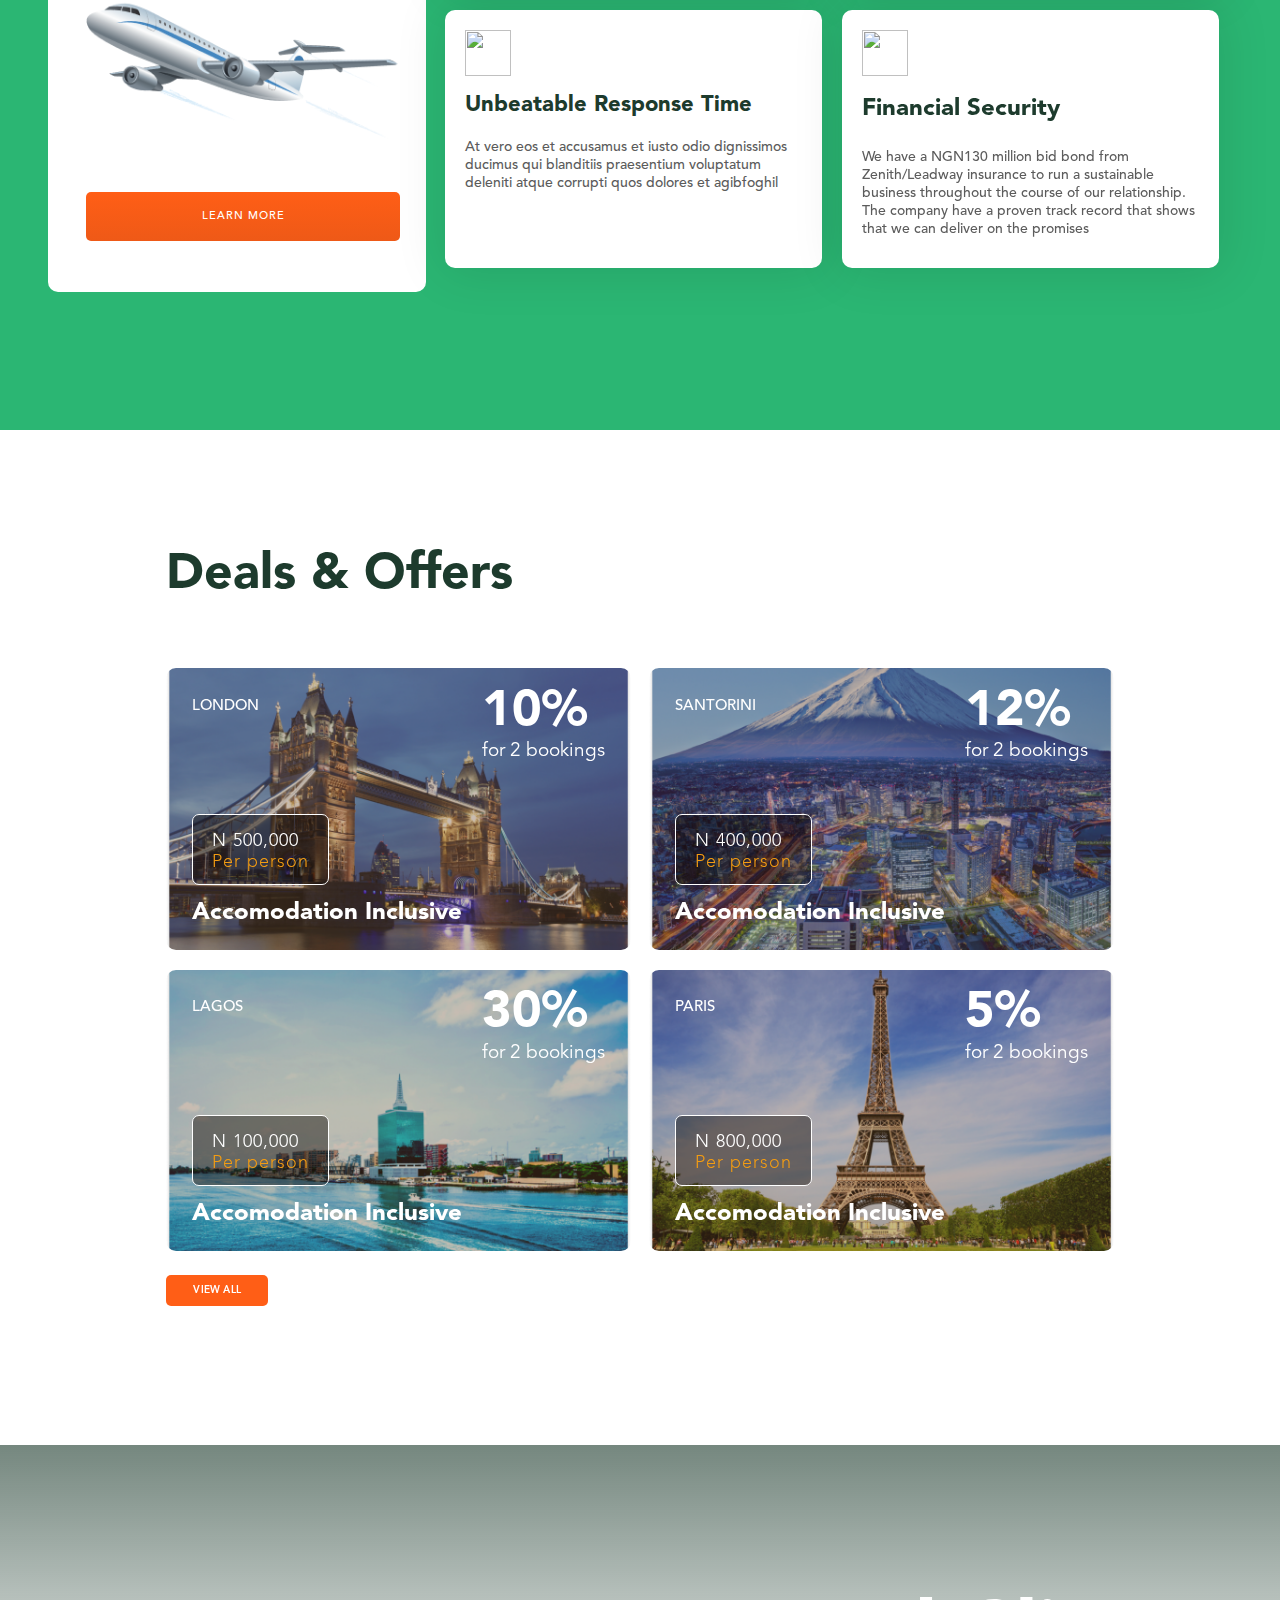
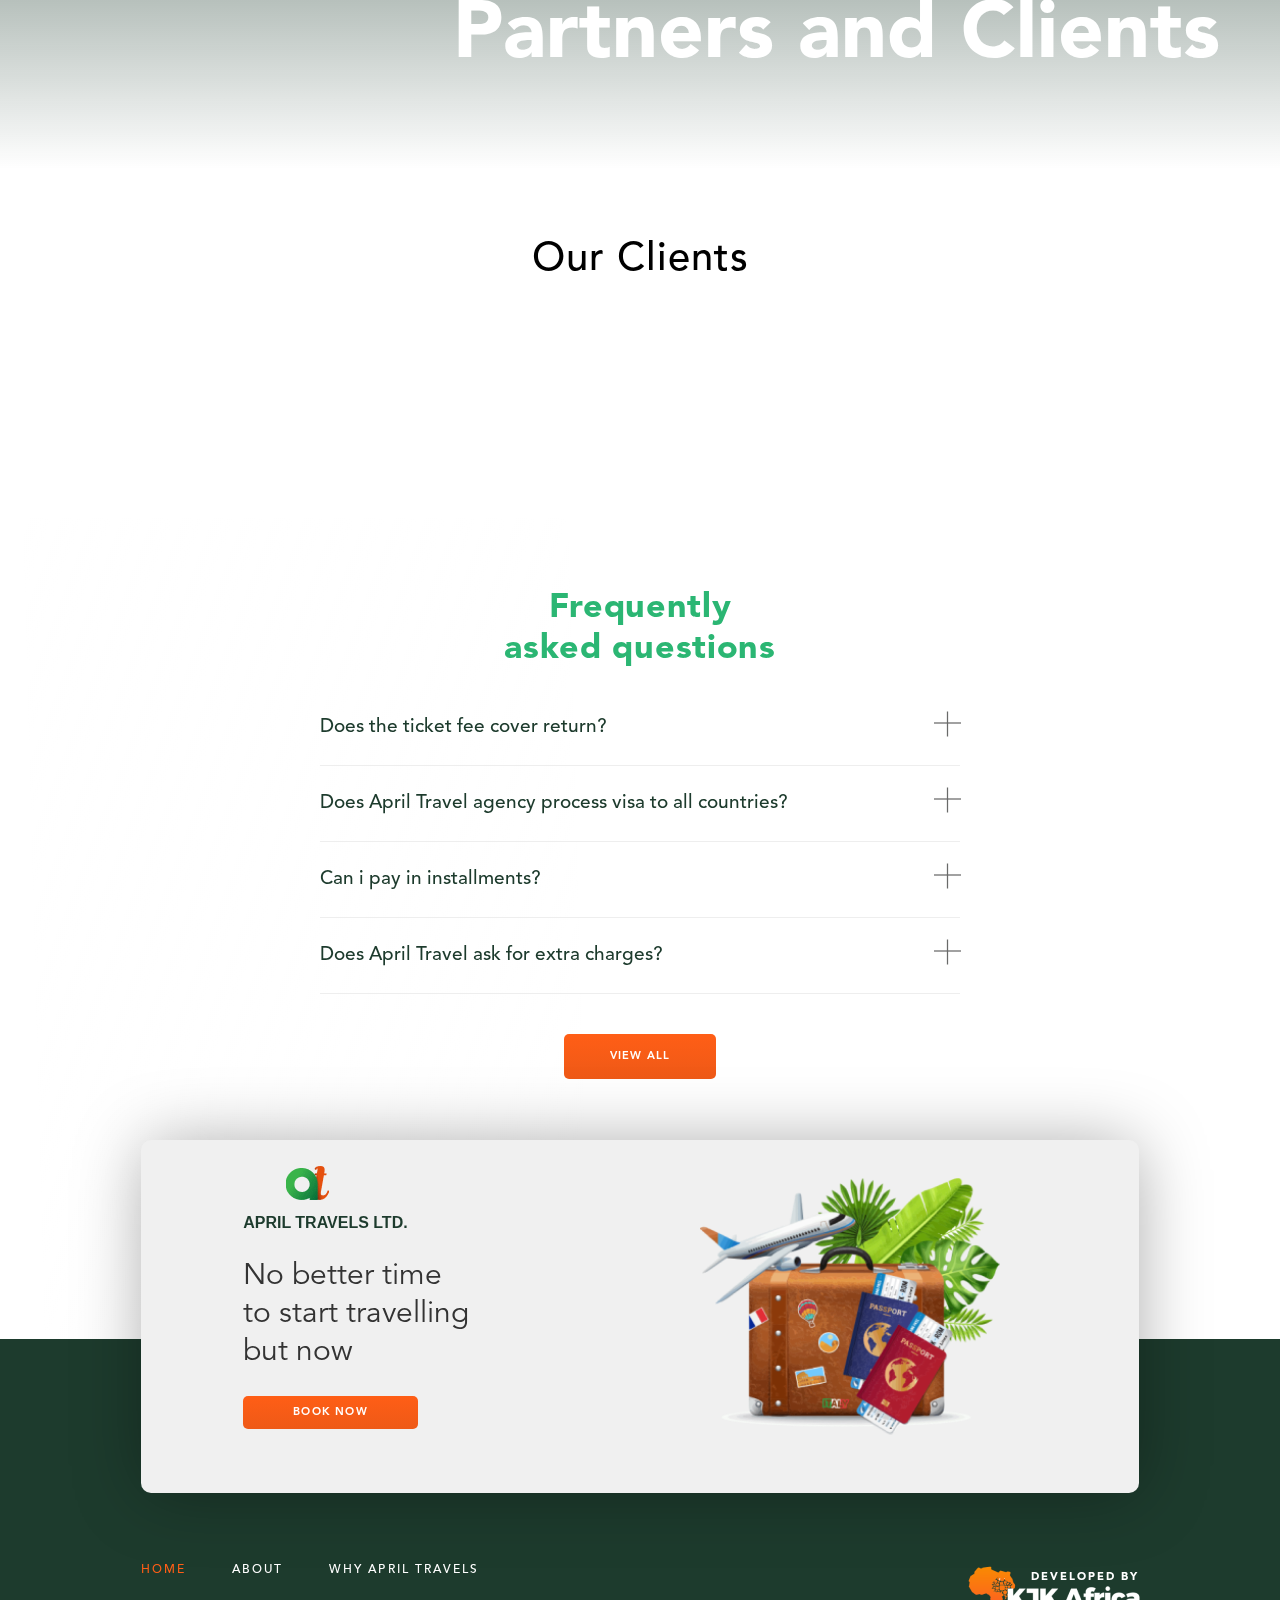
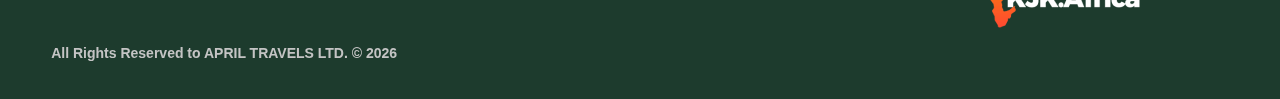
==== commit fbe4228d: "new update" ====
--- a/index.html
+++ b/index.html
@@ -6,12 +6,9 @@
     <meta name="viewport" content="width=device-width, initial-scale=1.0">
     <meta http-equiv="X-UA-Compatible" content="ie=edge">
     <title>
-        April Travels
+        April Travels Limited
     </title>
-
-    <!-- <link rel="icon" type="image/png" sizes="16x16" href="assets/images/favicon-16x16.png"> -->
     <link rel="icon" href="assets/images/favlogo.png" type="image/x-icon">
-    <!-- build:css assets/styles/styles.css -->
     <script src="https://code.jquery.com/jquery-3.4.1.min.js"
         integrity="sha256-CSXorXvZcTkaix6Yvo6HppcZGetbYMGWSFlBw8HfCJo=" crossorigin="anonymous"></script>
 
@@ -32,7 +29,7 @@
 <body>
 
     <div class="mainContainer">
-        
+
         <div class="header__top--fixed">
             <div>
                 <img src="./assets/images/fixedhamburger.png" alt="button" class="header__column--toggler">
@@ -101,7 +98,7 @@
                             <div class="header__form--container-body">
                                 <input type="date" class="header__form--container-body-text"
                                     data-date-format="DD MMMM YYYY" value="2019-10-09">
-                                
+
                                 <div>
                                     <img src="./assets/images/dash.png" alt=""
                                         class="header__form--container-body-dash">&nbsp;&nbsp;
@@ -115,13 +112,41 @@
                                 Class
                             </div>
                             <div class="header__form--container-body extra__5kpad">
-                                <div>
-                                    <span class="header__form--container-body-text no__wrap">1 Adult
-                                         &nbsp;<span class="brown__dot"></span>
-                                        Business </span>
-                                    <img src="./assets/images/select.png" alt="" class="header__form--container-select">
+                                <div class="header__drop">
+                                    <select>
+                                        <option value="1">
+                                            <span class="header__form--container-body-text no__wrap">1 Adult
+                                                &nbsp;<span class="brown__dot"></span>
+                                                Business 
+                                            </span>
+                                        </option>
+                                        <option value="2">
+                                            <span class="header__form--container-body-text no__wrap">2 Adult
+                                                &nbsp;<span class="brown__dot"></span>
+                                                Business 
+                                            </span>
+                                        </option>
+                                        <option value="3">
+                                            <span class="header__form--container-body-text no__wrap">3 Adult
+                                                &nbsp;<span class="brown__dot"></span>
+                                                Business 
+                                            </span>
+                                        </option>
+                                        <option value="4">
+                                            <span class="header__form--container-body-text no__wrap">4 Adult
+                                                &nbsp;<span class="brown__dot"></span>
+                                                Business 
+                                            </span>
+                                        </option>
+                                        <option value="5">
+                                            <span class="header__form--container-body-text no__wrap">5 Adult
+                                                &nbsp;<span class="brown__dot"></span>
+                                                Business 
+                                            </span>
+                                        </option>
+                                    </select>
+                                    
                                 </div>
-
                                 <div>
                                     <img src="./assets/images/dash.png" alt=""
                                         class="header__form--container-body-dash">&nbsp;
@@ -133,11 +158,30 @@
                         <div class="header__form--container header__form--container-screens">
                             <p class="header__form--container-description">Ticket Class</p>
                             <div class="header__form--container-body extra__5kpad">
-                                <div>
-                                    <span class="header__form--container-body-text no__wrap">
-                                        Business Class
-                                    </span>
-                                    <img src="./assets/images/select.png" alt="" class="header__form--container-select">
+                                <div class="header__drop">
+                                    <select>
+                                        <option value="1">
+                                            <span class="header__form--container-body-text no__wrap">
+                                                Business Class 
+                                            </span>
+                                        </option>
+                                        <option value="2">
+                                            <span class="header__form--container-body-text no__wrap">
+                                                First Class 
+                                            </span>
+                                        </option>
+                                        <option value="3">
+                                            <span class="header__form--container-body-text no__wrap">
+                                                Economy Class
+                                            </span>
+                                        </option>
+                                        <option value="4">
+                                            <span class="header__form--container-body-text no__wrap">
+                                                Premium Class
+                                            </span>
+                                        </option>
+                                    </select>
+                                    
                                 </div>
                                 <div>
                                     <img src="./assets/images/dash.png" alt=""
@@ -161,70 +205,59 @@
                                 <label for="destination">MULTIPLE DESTINATION</label>
                             </p>
                         </div>
-                        <button value="submit" class="header__form--submit orange-btn">BOOK NOW</button>
-                    </form>
+    
+                            <a href="modal.html" value="submit" class="header__form--submit orange-btn">BOOK NOW</a>
 
                 </div>
                 <div class="bg__inactive">
                     <div class="header__menu">
-                        
+
                         <div class="header__menu--close"></div>
                         <div class="header__menu--wrapper">
                             <a href="index.html" class="header__menu--container active">
-                                <img src="assets/images/homeicon.png" alt=""> <span class="header__menu--link" >
+                                <img src="assets/images/homeicon.png" alt=""> <span class="header__menu--link">
                                     HOME</span>
                             </a>
-                            <hr>
                             <a href="ourmodel.html" class="header__menu--container">
                                 <img src="assets/images/abouticon.png" alt="">
-                                <span  class="header__menu--link"> ABOUT
-                            </span>
+                                <span class="header__menu--link"> ABOUT
+                                </span>
                             </a>
-                            
-                            <hr>
                             <a href="travel.html" class="header__menu--container">
-                                <img src="assets/images/dealsicon.png" alt=""><span 
-                                    class="header__menu--link"> DEALS
+                                <img src="assets/images/dealsicon.png" alt=""><span class="header__menu--link"> DEALS
                                     &amp; OFFERS</span>
                             </a>
-                            <hr>
-                            <hr>
                             <a href="contact.html" class="header__menu--container">
-                                <img src="assets/images/phonebookicon.png" alt=""> 
+                                <img src="assets/images/phonebookicon.png" alt="">
                                 <span class="header__menu--link">CONTACT </span>
                             </a>
-                            <hr>
                             <a href="faq.html" class="header__menu--container">
                                 <img src="assets/images/faqicon.png" alt=""><span class="header__menu--link">
                                     FAQ'S</span>
                             </a>
-                            <hr>
                             <br>
-                            <p class="green-text header__sub--text" >07012345678</p>
-                            <p class="green-text header__sub--text" >07012345678</p>
-                            <p class="green-text header__sub--text" >Info@AprilTravels.com</p>
+                            <p class="green-text header__sub--text">07012345678</p>
+                            <p class="green-text header__sub--text">07012345678</p>
+                            <p class="green-text header__sub--text">Info@AprilTravels.com</p>
                             <img src="./assets/images/descbg.png" alt="" class="header__menu--bg-bottom">
-    
-                        </div>
-                    </div>
-                </div>
-
-                
+
+                        </div>
+                    </div>
+                </div>
             </div>
         </header>
-    
+
         <div class="header_slides owl-carousel owlslides owl-theme">
             <div class="slide1"></div>
             <div class="slide2"></div>
             <div class="slide3"></div>
         </div>
 
-    </div> 
+    </div>
     <section class="description js__description">
         <div class="description__mission">
             <div class="description__mission--container">
-                <img src="./assets/images/missionlg.png" alt=""
-                    class="description__mission--container-logo">&nbsp;
+                <img src="./assets/images/missionlg.png" alt="" class="description__mission--container-logo">&nbsp;
                 <p class="description__mission--container-text">
                     <span class="description__mission--container-text-red">At April travels,</span><br> Our mission is
                     to provide comfort and splendor for our customers while traveling
@@ -239,7 +272,7 @@
                             <a href="" data="overview"
                                 class="description__menu--container-inner-home-tab-link description__menu--container-inner-home-tab-link-current">OVERVIEW</a>
                             <a href="" data="about" class="description__menu--container-inner-home-tab-link">PROFILE</a>
-                           
+
                         </div>
                         <div class="description__menu--container-inner-home-content">
                             <div data="overview"
@@ -257,7 +290,7 @@
                                     <span> Established by Bunmi Tejuoso</span> <br>
                                     <span> Incorporated in 1991 </span><br>
                                     <span> IATALicensed </span><br>
-                                    <span>  Member of NANTA </span><br><br>
+                                    <span> Member of NANTA </span><br><br>
                                     Receipt of several awards by International Airlines operating in Nigeria
                                 </p>
                             </div>
@@ -350,7 +383,7 @@
                                 <h2 style="line-height: 44px;">Emergency <br> Booking</h2>
                             </div>
                             <p style="text-align: justify;">
-                                We are a one-stop destination for all your travel needs. 
+                                We are a one-stop destination for all your travel needs.
                                 understand that at times you are forced to look for last
                                 minute flight tickets due to emergency at home or
                                 some official meet up.
@@ -386,9 +419,9 @@
                                 <h2 style="line-height: 44px;">Hospitality <br> Service</h2>
                             </div>
                             <p style="text-align: justify;">
-                                April Travels Limited has been welcoming groups of every size. 
-                                We organise the perfect tours for meetings, incentive programs, 
-                                executive retreats, family reunions and destination weddings. 
+                                April Travels Limited has been welcoming groups of every size.
+                                We organise the perfect tours for meetings, incentive programs,
+                                executive retreats, family reunions and destination weddings.
                                 We ensure you enjoy impressive services you find at a
                                 five –star luxury resorts.
 
@@ -423,9 +456,9 @@
                                 <h2 style="line-height: 44px;">Packaged <br> Service</h2>
                             </div>
                             <p style="text-align: justify;">
-                                April Travels Limited is the most preferred company when it 
-                                comes to events for branded and exclusive packaging.In the 
-                                world of packaging, we look for that idea, contact or concept 
+                                April Travels Limited is the most preferred company when it
+                                comes to events for branded and exclusive packaging.In the
+                                world of packaging, we look for that idea, contact or concept
                                 that gives you an unforgettable moment.
 
                             </p>
@@ -449,8 +482,8 @@
                 </div>
             </div>
 
-        </div> 
-       
+        </div>
+
         <div class="onboard__why">
             <h2 class="onboard__why--hero white-text">Why<br><span class="green-text">April Travel?</span> </h2>
         </div>
@@ -462,10 +495,12 @@
                             <img class="onboard__max--img" src="./assets/images/cardplane.png" alt="">
                         </div>
                         <div class="transtext">
-                            <h4 class="onboard__card--wrapper-hero green-text">Easy Booking <br class="nobreak"> Process</h4>
-                            <p class="onboard__card--wrapper-text">The process of booking is very stressfree and easy. We
+                            <h4 class="onboard__card--wrapper-hero green-text">Easy Booking <br class="nobreak"> Process
+                            </h4>
+                            <p class="onboard__card--wrapper-text">The process of booking is very stressfree and easy.
+                                We
                                 send your confirmation immediately</p>
-                        </div>                        
+                        </div>
                     </div><br>
                     <div class="onboard__card--wrapper-long-bg"></div>
                     <button class="onboard__card--wrapper-long-btn orange-btn">LEARN MORE</button>
@@ -476,7 +511,7 @@
                             <div class="onboard__card--wrapper-icon">
                                 <img src="./assets/images/customericon2.png" alt="">
                             </div>
-                            
+
                             <h4 class="onboard__card--wrapper-hero green-text">Customer Satisfaction</h4>
                             <p class="onboard__card--wrapper-text">We have a proven track record that shows that we can
                                 deliver on the promises above and we will deploy our full strength as an organization to
@@ -487,7 +522,7 @@
                             <div class="onboard__card--wrapper-icon">
                                 <img src="./assets/images/teamicon.png" alt="">
                             </div>
-                            
+
                             <h4 class="onboard__card--wrapper-hero green-text">
                                 Amazing Team
                             </h4>
@@ -507,11 +542,13 @@
                                 <h4 class="onboard__card--wrapper-hero green-text">
                                     Unbeatable Response Time
                                 </h4>
-                                <p class="onboard__card--wrapper-text">At vero eos et accusamus et iusto odio dignissimos
-                                    ducimus qui blanditiis praesentium voluptatum deleniti atque corrupti quos dolores et
+                                <p class="onboard__card--wrapper-text">At vero eos et accusamus et iusto odio
+                                    dignissimos
+                                    ducimus qui blanditiis praesentium voluptatum deleniti atque corrupti quos dolores
+                                    et
                                     agibfoghil
                                 </p>
-                            </div>                            
+                            </div>
                         </div>
                         <div class="onboard__card--wrapper-flex block">
                             <div class="onboard__card--wrapper-icon">
@@ -531,32 +568,13 @@
             </div>
         </div>
     </div>
-    <!-- <section class="ucol">
-        <div class="ucol__pay">
-            <h1 class="ucol__green">You</h1>
-            <h3 class="ucol__text">Pay for a flight</h3>
-        </div>
-        <div class="ucol__ticket">
-            <h1 class="ucol__green">We</h1>
-            <div>
-                <h5 class="ucol__ticket--text">Book your ticket</h5>
-                <h5 class="ucol__ticket--text">Provide accomodation</h5>
-                <h5 class="ucol__ticket--text">Bring you back</h5>
-            </div>
-        </div>
-        <div class="ucol__time">
-            <h1 class="ucol__green">You</h1>
-            <h3 class="ucol__text">Have a nice time</h3>
-        </div>
-        </div>
-    </section> -->
     <section class="location">
         <div class="location__hero">
             <h1 class="location__hero--text green-text">Deals &amp; Offers</h1>
         </div>
         <div class="location__wrapper">
-            <a href="" class="location__wrapper--link location__wrapper--london">
-           
+            <a href="location.html" class="location__wrapper--link location__wrapper--london">
+
                 <div class="location__wrapper--link-top">
                     <div class="location__wrapper--link-top-container">
                         <span class="location__wrapper--link-top-container-text white-text">LONDON</span>
@@ -574,8 +592,8 @@
                     <p class="location__wrapper--link-bottom-text white-text">Accomodation Inclusive</p>
                 </div>
             </a>
-            <a href="" class="location__wrapper--link location__wrapper--santorini">
-    
+            <a href="location.html" class="location__wrapper--link location__wrapper--santorini">
+
                 <div class="location__wrapper--link-top">
                     <div class="location__wrapper--link-top-container">
                         <span class="location__wrapper--link-top-container-text white-text">SANTORINI</span>
@@ -596,7 +614,7 @@
             </a>
         </div>
         <div class="location__wrapper">
-            <a href="" class="location__wrapper--link location__wrapper--lagos">
+            <a href="location.html" class="location__wrapper--link location__wrapper--lagos">
                 <div class="location__wrapper--link-top">
                     <div class="location__wrapper--link-top-container">
                         <span class="location__wrapper--link-top-container-text white-text">LAGOS</span>
@@ -614,8 +632,8 @@
                     <p class="location__wrapper--link-bottom-text white-text">Accomodation Inclusive</p>
                 </div>
             </a>
-            <a href="" class="location__wrapper--link location__wrapper--paris">
-       
+            <a href="location.html" class="location__wrapper--link location__wrapper--paris">
+
                 <div class="location__wrapper--link-top">
                     <div class="location__wrapper--link-top-container">
                         <span class="location__wrapper--link-top-container-text white-text">PARIS</span>
@@ -661,7 +679,7 @@
                 </div>
             </div>
         </div>
-    </section> 
+    </section>
 
     <div class="faq">
         <h2 class="faq__green--text">Frequently<br class=""> asked questions</h2>
@@ -730,9 +748,9 @@
 
     <footer class="footer">
         <div class="footer__overlay">
-            
+
             <img src="assets/images/footerlg.png" alt="" class="footer__overlay--logo">
-            
+
             <div class="footer__overlay--text">
                 <h4>
                     <span style="transform: translateY(-20px);">
@@ -758,7 +776,7 @@
 
             </div>
             <div class="footer__main--right">
-                <h6>DEVELOPED BY</h6>
+                <h6 id="Adeniyi Og.">DEVELOPED BY</h6>
             </div>
         </div>
         <div>
@@ -768,7 +786,7 @@
                 </h4>
             </div>
         </div>
-    </footer> 
+    </footer>
     <!-- build:js assets/scripts/App.js -->
     <script src="assets/scripts/jquery.waypoints.min.js"></script>
     <script src="assets/scripts/header.js"></script>
@@ -781,6 +799,7 @@
     <script src="assets/scripts/owl.carousel.min.js"></script>
     <script src="assets/scripts/header.js"></script>
     <script src="assets/scripts/location.js"></script>
+    <script src="assets/scripts/dropdown.js"></script>
 
     <!-- endbuild -->
 
--- a/assets/styles/styles.css
+++ b/assets/styles/styles.css
@@ -1383,7 +1383,6 @@
 }
 @media only screen and (min-width:1500px){
   img.header__column--logo, img.header__column--text {
-    width: 46px;
     height: 3.5vh;
   }
 }
@@ -1732,6 +1731,65 @@
     padding: 1px 9px;
   }
 }
+.header__drop {
+  position: relative;
+  display: inline-block;
+  /* overflow: auto; */
+
+}
+.header__drop select {
+  display: none;
+}
+
+.select-selected::after {
+  position: absolute;
+  content: "";
+  top: 14px;
+  right:-36px;
+  width: 0;
+  height: 0;
+  border: 6px solid transparent;
+  border-color: #5c5c5c transparent transparent transparent;
+}
+
+.select-selected.select-arrow-active::after {
+  border-color: transparent transparent #5c5c5c transparent;
+  top: 7px;
+}
+
+.select-items div,.select-selected {
+  cursor: pointer;
+  color:#5C5C5C;
+  padding: 8px 16px;
+  border: 1px solid transparent;
+}
+.select-selected.select-arrow-active {
+  color: #5C5C5C;
+}
+.select-items {
+  position: absolute;
+  background-color:rgba(255, 255, 255, 0.9);
+  top: 39px;
+  right: 0;
+  left: 0;
+  z-index: 500;
+  width: 140%;
+}
+.select-hide{
+  display: none;
+}
+
+.select-items div:hover, .same-as-selected{
+  background-color: white;
+}
+.select-items div:hover, .same-as-selected:hover{
+  background-color:rgba(0, 0,0, 0.4);
+  
+}
+
+
+
+
 .header__form--container-description {
                 font-family: 'Muli';
                 /* padding: 1vh; */
@@ -1936,6 +1994,7 @@
   white-space: nowrap;
   font-weight: 500;
 }
+
 @media only screen and (max-width:1142px){
   .header__form--container-body-text.no__wrap {
   padding: 0px 16px 0px 8px; 
@@ -2043,7 +2102,8 @@
             font-size: 11px;
             line-height: 13px;
             letter-spacing: 2px;
-                }
+  }
+
 @media only screen and (min-width:1500px){
   .header__form--submit{
     font-size: 18px;
@@ -2155,6 +2215,8 @@
   .header__top--show .header__column--logo{
     position: absolute;
     right: 0;
+    height: 32px;
+    width: auto;
   }
 }
 @media only screen and (max-width:768px){
@@ -2270,16 +2332,13 @@
 
 
 .header__menu {
-  /* position: fixed; */
   width: 55%;
   top: 0;
-  /* left: -54%; */
   height: 100vh;
-  /* padding: 4%; */
   background: url(../../assets/images/topmenubg.png), linear-gradient(#ffffff, #ffffff);
   background-size: cover;
   background-repeat: no-repeat;
-  transition: left .5s;
+  transition: left .7s;
 }
 
  
@@ -2357,10 +2416,13 @@
     font-size: 11px;
   }
 }
+.header__menu--wrapper a {
+  border-bottom:1px solid #5C5C5C ;
+}
 .header__menu img {
   width: 40px;
   height: 40px;
-  /* margin-right: 20px; */
+  
 }
 
 
@@ -2381,7 +2443,7 @@
 
 .header__menu--container.active {
   color: #2BB673;
-  font-size: 16px;
+  font-size: 14px;
 
 }
 @media only screen and (max-width:425px){
@@ -3047,6 +3109,9 @@
         
 
     }
+.location__wrapper a {
+  cursor: pointer;
+}
 
 @media only screen and (max-width:640px){
       .location__wrapper{
@@ -4869,6 +4934,7 @@
 
 .footer__main--right {
   display: flex;
+  cursor: pointer;
 }
 .footer__main--right h6 {
             font-size: 11px;
@@ -5673,6 +5739,51 @@
 .model__block--bottom p {
                 color: #333333;
             }
-
-
-
+.contact_modal__content {
+  padding: 2vw 0vw;
+  text-align: center;
+}
+.input_section {
+  display: flex;
+  align-items: center;
+  justify-content: space-between;
+  flex-wrap: wrap;
+  width: 100%;
+  padding: 3vw 14vw;
+}
+@media only screen and (max-width:512px){
+  .input_section {
+   justify-content: center;
+   padding: 2vw 6vw;
+  }
+}
+.contact_modal__content h1 {
+  color:;
+}
+@media only screen and (max-width:512px){
+  .contact_modal__content h1{
+   font-size: 1.7em;
+  }
+}
+.input_section input {
+  width: 47%;
+  margin: 10px 0px;
+  border: 1px solid #C4C4C4;
+}
+@media only screen and (max-width:512px){
+  .input_section input {
+    width: 80%;
+  }
+}
+.contact_modal__body {
+  display: flex;
+  align-items: center;
+  justify-content: center;
+  flex-direction: column;
+}
+.contact_modal__body a {
+  display: block;
+  padding: 14px 80px;
+  margin: 30px 0px;
+}
+
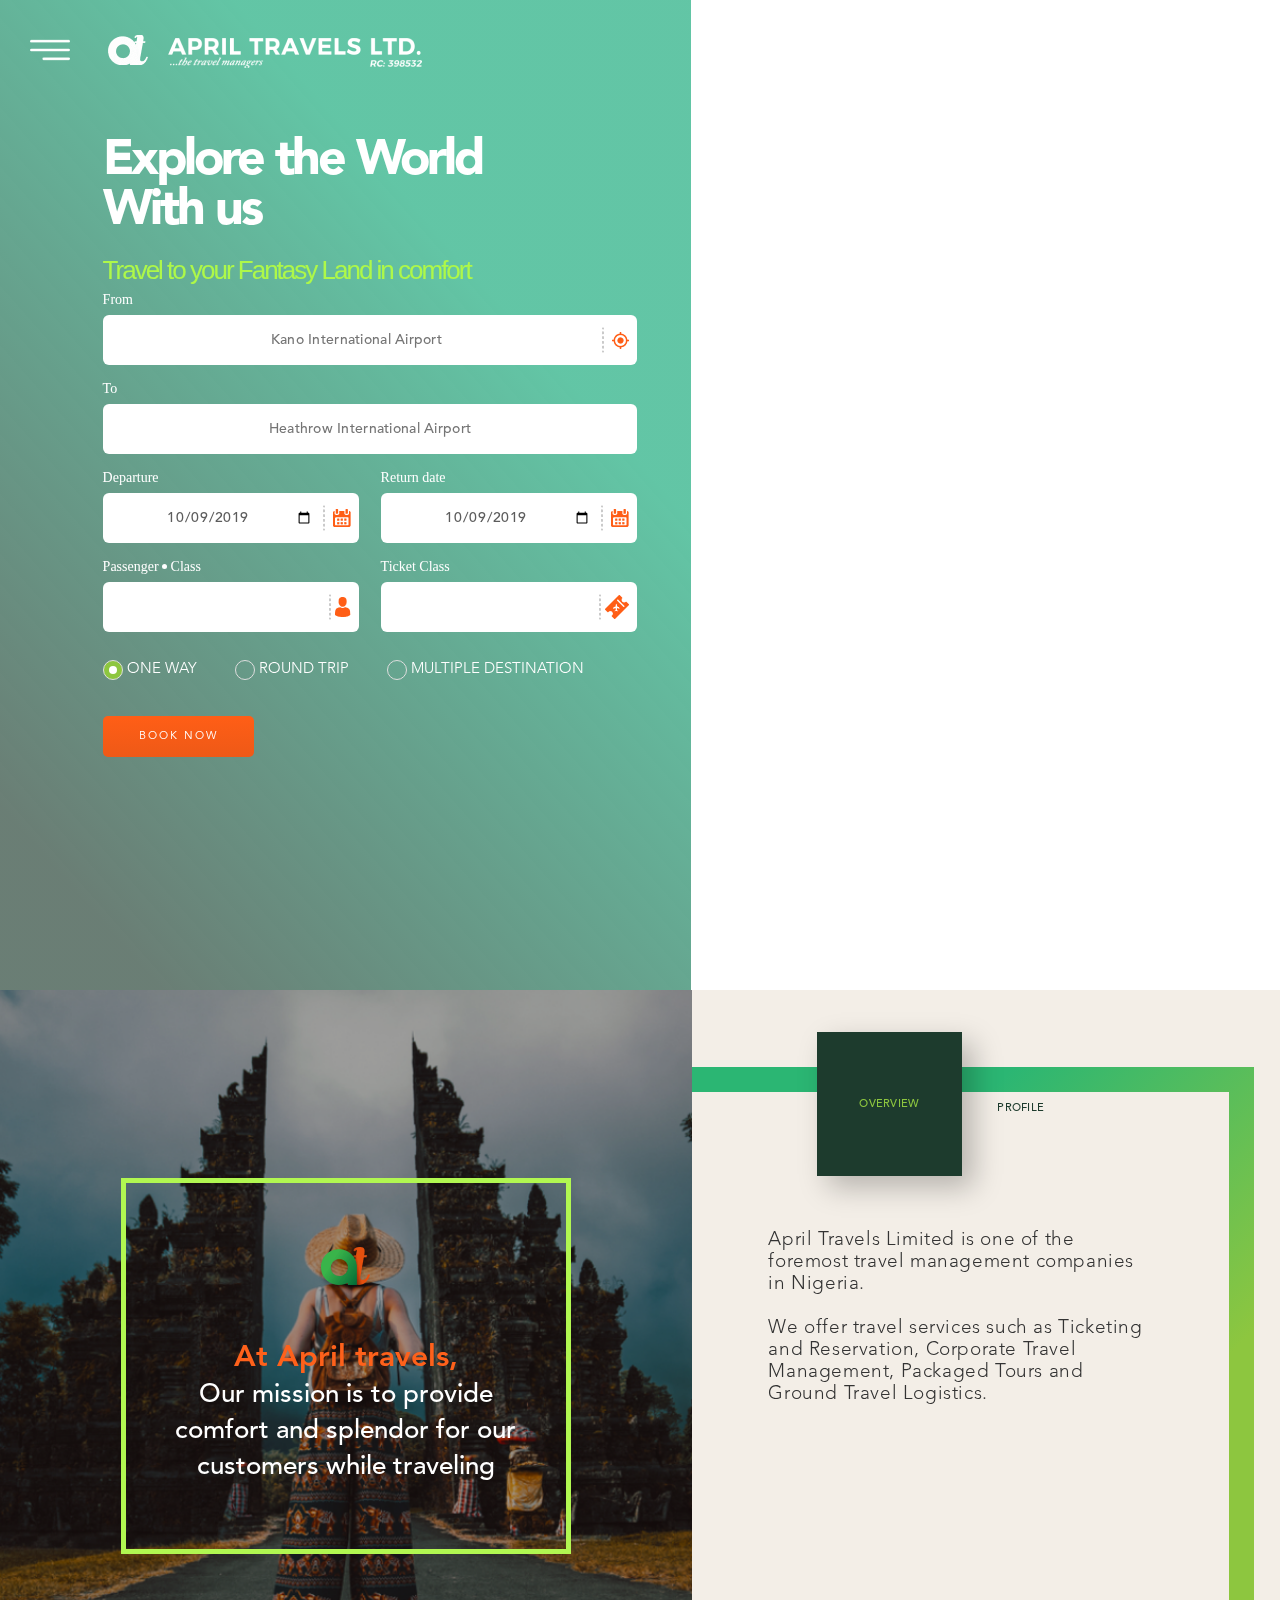
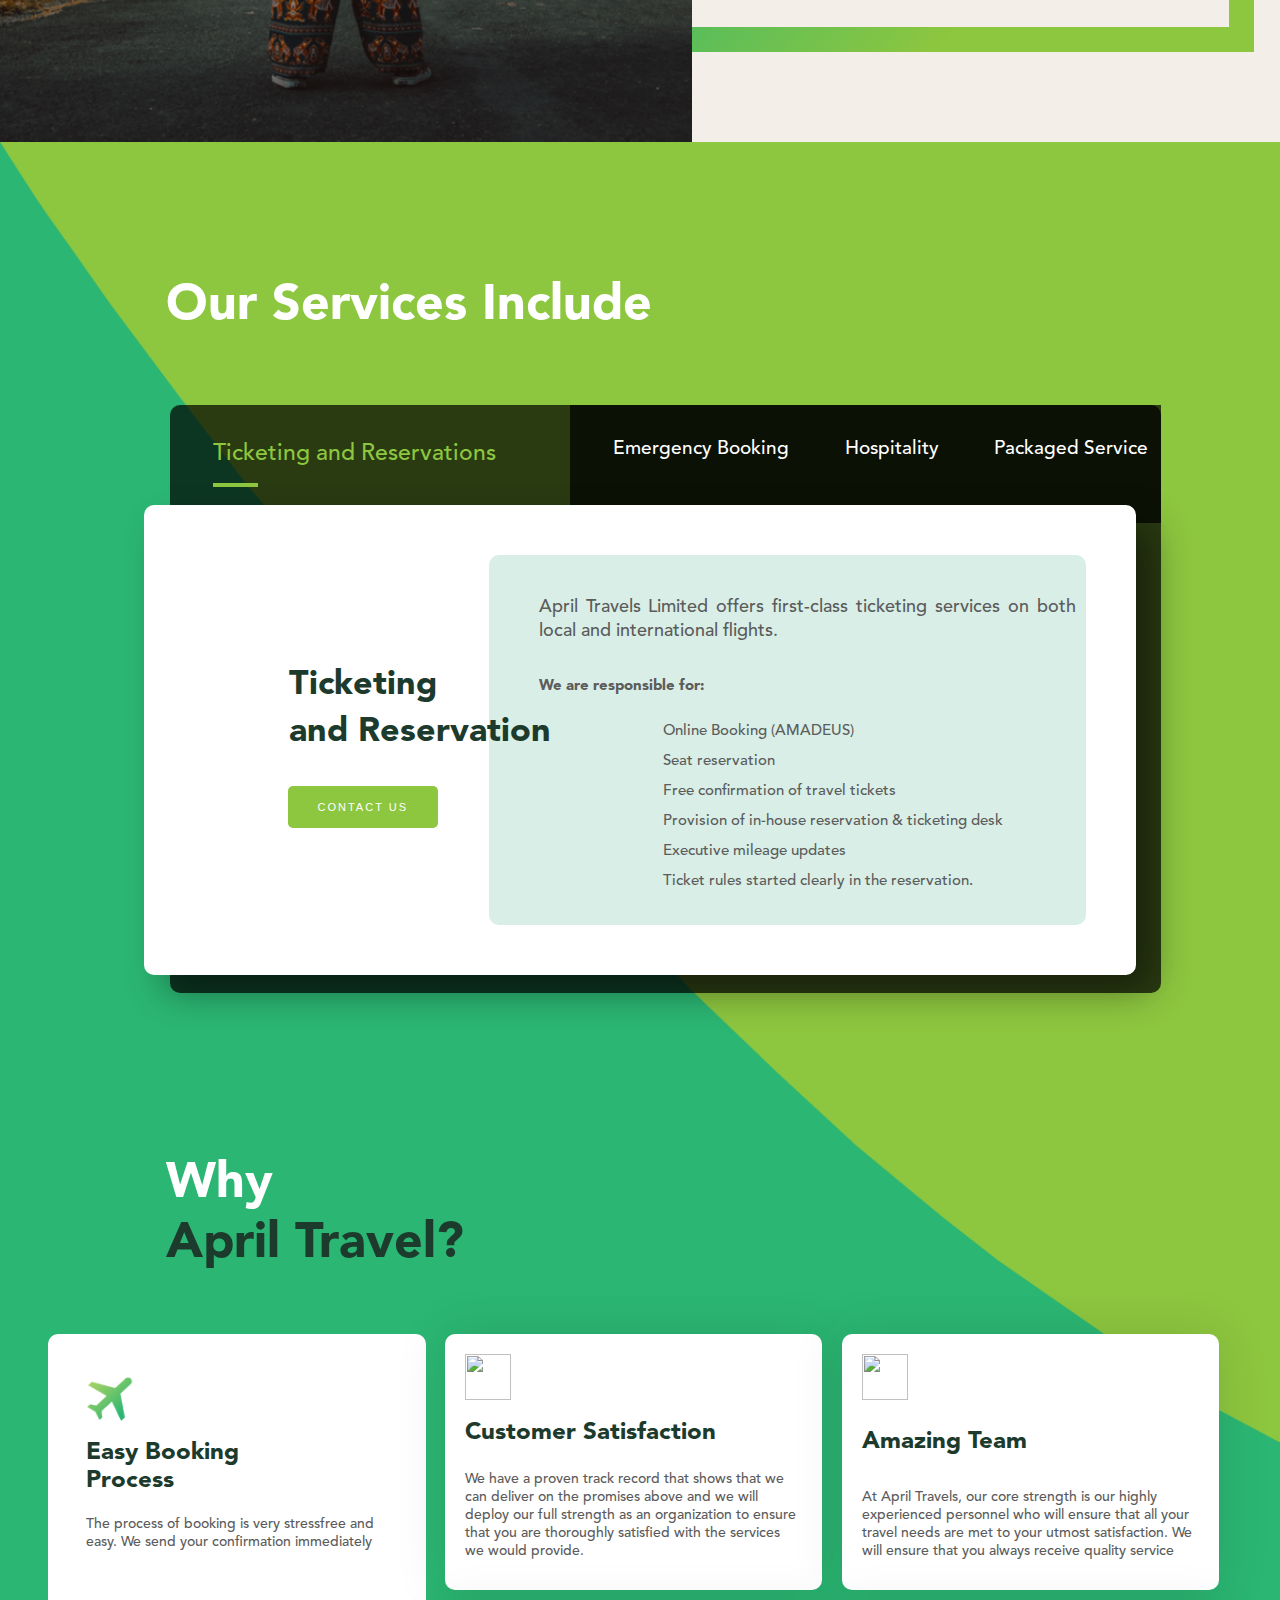
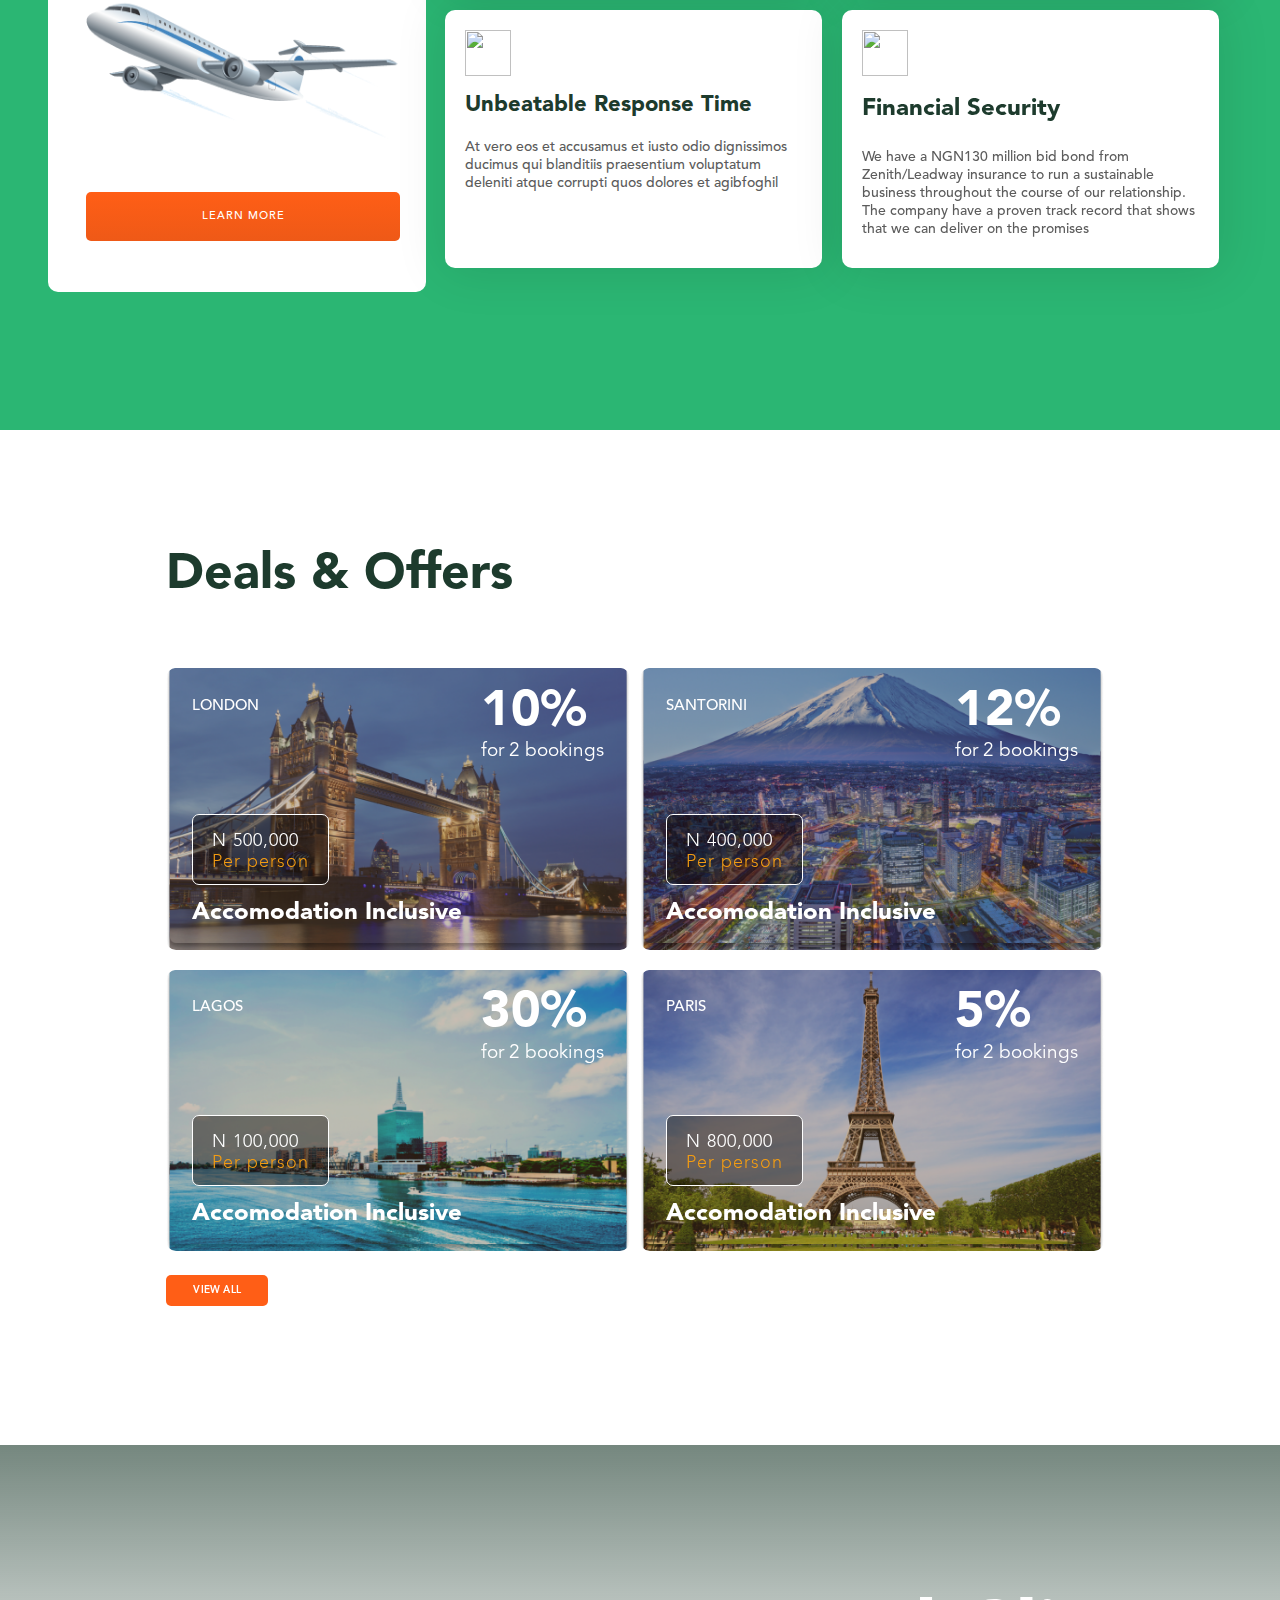
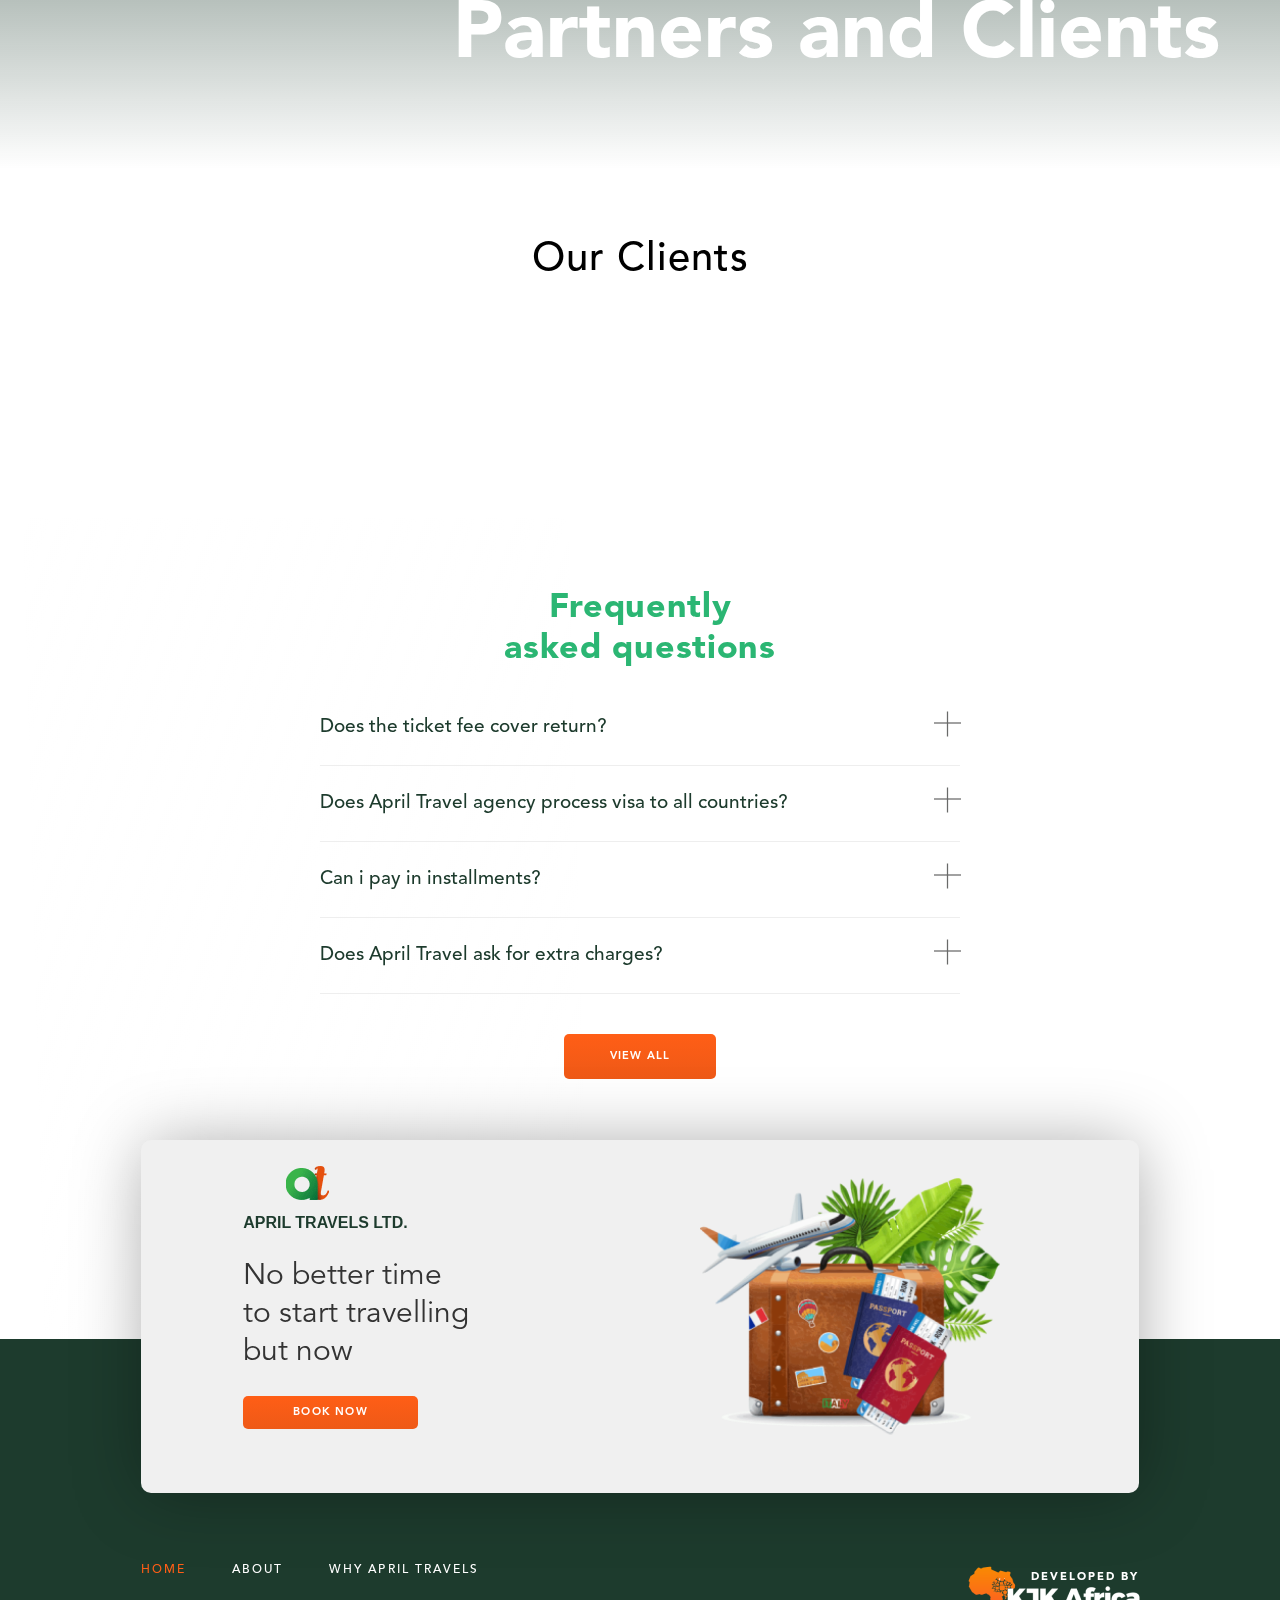
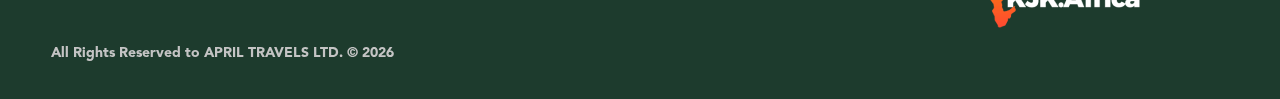
==== commit 8ea4dade: "Travel Agency web files" ====
--- a/index.html
+++ b/index.html
@@ -8,7 +8,7 @@
     <title>
         April Travels Limited
     </title>
-    <link rel="icon" href="assets/images/favlogo.png" type="image/x-icon">
+    <link rel="icon" href="assets/images/favlogonew.png" type="image/x-icon">
     <script src="https://code.jquery.com/jquery-3.4.1.min.js"
         integrity="sha256-CSXorXvZcTkaix6Yvo6HppcZGetbYMGWSFlBw8HfCJo=" crossorigin="anonymous"></script>
 
@@ -37,9 +37,8 @@
                 <img src="./assets/images/fixedimgtext.png" alt="" class="header__column--text fixed">
             </div>
             <div class="header__top--fixed-right">
-                <!-- <button type="button" value="contact" class="header__fixed--button">CONTACT US</button> -->
+                <img src="assets/images/iatalogo.png" class="header__iata" alt="">
                 <img src="assets/images/nanta.png" alt="" class="header__nanta">
-
             </div>
 
         </div>
@@ -64,8 +63,7 @@
                         <div class="header__form--container">
                             <p class="header__form--container-description">From</p>
                             <div class="header__form--container-body">
-                                <input type="text" class="header__form--container-body-text"
-                                    placeholder="Kano International Airport">
+                                <input type="text" class="header__form--container-body-text" placeholder="Kano International Airport">
                                 <div>
                                     <img src="./assets/images/dash.png" alt=""
                                         class="header__form--container-body-dash">&nbsp;&nbsp;
@@ -76,8 +74,7 @@
                         <div class="header__form--container">
                             <p class="header__form--container-description">To</p>
                             <div class="header__form--container-body">
-                                <input class="header__form--container-body-text"
-                                    placeholder="Heathrow International Airport">
+                                <input class="header__form--container-body-text" placeholder="Heathrow International Airport">
                             </div>
                         </div>
                         <div class="header__form--container header__form--container-screens">
@@ -573,84 +570,97 @@
             <h1 class="location__hero--text green-text">Deals &amp; Offers</h1>
         </div>
         <div class="location__wrapper">
-            <a href="location.html" class="location__wrapper--link location__wrapper--london">
-
-                <div class="location__wrapper--link-top">
-                    <div class="location__wrapper--link-top-container">
-                        <span class="location__wrapper--link-top-container-text white-text">LONDON</span>
-                    </div>
-                    <div class="location__wrapper--link-top-preview">
-                        <span class="white-text">10%</span>
-                        <p class="white-text">for 2 bookings</p>
-                    </div>
-                </div>
-                <div class="location__wrapper--link-bottom">
-                    <div class="location__wrapper--link-bottom-container">
-                        <h5 class="location__wrapper--link-bottom-container-amount white-text">N 500,000</h5>
-                        <h5 class="location__wrapper--link-bottom-container-desc color-text">Per person</h5>
-                    </div>
-                    <p class="location__wrapper--link-bottom-text white-text">Accomodation Inclusive</p>
-                </div>
-            </a>
-            <a href="location.html" class="location__wrapper--link location__wrapper--santorini">
-
-                <div class="location__wrapper--link-top">
-                    <div class="location__wrapper--link-top-container">
-                        <span class="location__wrapper--link-top-container-text white-text">SANTORINI</span>
-                    </div>
-                    <div class="location__wrapper--link-top-preview">
-                        <span class="white-text">12%</span>
-                        <p class="white-text">for 2 bookings</p>
-                    </div>
-                </div>
-                <div class="location__wrapper--link-bottom">
-                    <div class="location__wrapper--link-bottom-container">
-                        <h5 class="location__wrapper--link-bottom-container-amount white-text">N 400,000</h5>
-                        <h5 class="location__wrapper--link-bottom-container-desc color-text">Per person</h5>
-                    </div>
-                    <p class="location__wrapper--link-bottom-text white-text">Accomodation Inclusive</p>
-                </div>
-
-            </a>
+            <div>
+                <a href="location.html" class="location__wrapper--link location__wrapper--london">
+
+                    <div class="location__wrapper--link-top">
+                        <div class="location__wrapper--link-top-container">
+                            <span class="location__wrapper--link-top-container-text white-text">LONDON</span>
+                        </div>
+                        <div class="location__wrapper--link-top-preview">
+                            <span class="white-text">10%</span>
+                            <p class="white-text">for 2 bookings</p>
+                        </div>
+                    </div>
+                    <div class="location__wrapper--link-bottom">
+                        <div class="location__wrapper--link-bottom-container">
+                            <h5 class="location__wrapper--link-bottom-container-amount white-text">N 500,000</h5>
+                            <h5 class="location__wrapper--link-bottom-container-desc color-text">Per person</h5>
+                        </div>
+                        <p class="location__wrapper--link-bottom-text white-text">Accomodation Inclusive</p>
+                    </div>
+                    <img src="assets/images/londonbg.png" alt="">
+                </a>
+            </div>
+            <div>
+                <a href="location.html" class="location__wrapper--link location__wrapper--santorini">
+
+                    <div class="location__wrapper--link-top">
+                        <div class="location__wrapper--link-top-container">
+                            <span class="location__wrapper--link-top-container-text white-text">SANTORINI</span>
+                        </div>
+                        <div class="location__wrapper--link-top-preview">
+                            <span class="white-text">12%</span>
+                            <p class="white-text">for 2 bookings</p>
+                        </div>
+                    </div>
+                    <div class="location__wrapper--link-bottom">
+                        <div class="location__wrapper--link-bottom-container">
+                            <h5 class="location__wrapper--link-bottom-container-amount white-text">N 400,000</h5>
+                            <h5 class="location__wrapper--link-bottom-container-desc color-text">Per person</h5>
+                        </div>
+                        <p class="location__wrapper--link-bottom-text white-text">Accomodation Inclusive</p>
+                    </div>
+                    <img src="assets/images/santorinibg.png" alt="">
+                </a>
+            </div>
+            
         </div>
         <div class="location__wrapper">
-            <a href="location.html" class="location__wrapper--link location__wrapper--lagos">
-                <div class="location__wrapper--link-top">
-                    <div class="location__wrapper--link-top-container">
-                        <span class="location__wrapper--link-top-container-text white-text">LAGOS</span>
-                    </div>
-                    <div class="location__wrapper--link-top-preview">
-                        <span class="white-text">30%</span>
-                        <p class="white-text">for 2 bookings</p>
-                    </div>
-                </div>
-                <div class="location__wrapper--link-bottom">
-                    <div class="location__wrapper--link-bottom-container">
-                        <h5 class="location__wrapper--link-bottom-container-amount white-text">N 100,000</h5>
-                        <h5 class="location__wrapper--link-bottom-container-desc color-text">Per person</h5>
-                    </div>
-                    <p class="location__wrapper--link-bottom-text white-text">Accomodation Inclusive</p>
-                </div>
-            </a>
-            <a href="location.html" class="location__wrapper--link location__wrapper--paris">
-
-                <div class="location__wrapper--link-top">
-                    <div class="location__wrapper--link-top-container">
-                        <span class="location__wrapper--link-top-container-text white-text">PARIS</span>
-                    </div>
-                    <div class="location__wrapper--link-top-preview">
-                        <span class="white-text">5%</span>
-                        <p class="white-text">for 2 bookings</p>
-                    </div>
-                </div>
-                <div class="location__wrapper--link-bottom">
-                    <div class="location__wrapper--link-bottom-container">
-                        <h5 class="location__wrapper--link-bottom-container-amount white-text">N 800,000</h5>
-                        <h5 class="location__wrapper--link-bottom-container-desc color-text">Per person</h5>
-                    </div>
-                    <p class="location__wrapper--link-bottom-text white-text">Accomodation Inclusive</p>
-                </div>
-            </a>
+            <div>
+                <a href="location.html" class="location__wrapper--link location__wrapper--lagos">
+                    <div class="location__wrapper--link-top">
+                        <div class="location__wrapper--link-top-container">
+                            <span class="location__wrapper--link-top-container-text white-text">LAGOS</span>
+                        </div>
+                        <div class="location__wrapper--link-top-preview">
+                            <span class="white-text">30%</span>
+                            <p class="white-text">for 2 bookings</p>
+                        </div>
+                    </div>
+                    <div class="location__wrapper--link-bottom">
+                        <div class="location__wrapper--link-bottom-container">
+                            <h5 class="location__wrapper--link-bottom-container-amount white-text">N 100,000</h5>
+                            <h5 class="location__wrapper--link-bottom-container-desc color-text">Per person</h5>
+                        </div>
+                        <p class="location__wrapper--link-bottom-text white-text">Accomodation Inclusive</p>
+                    </div>
+                    <img src="assets/images/lagosbg.png" alt="">
+                </a>
+            </div>
+            <div>
+                <a href="location.html" class="location__wrapper--link location__wrapper--paris">
+
+                    <div class="location__wrapper--link-top">
+                        <div class="location__wrapper--link-top-container">
+                            <span class="location__wrapper--link-top-container-text white-text">PARIS</span>
+                        </div>
+                        <div class="location__wrapper--link-top-preview">
+                            <span class="white-text">5%</span>
+                            <p class="white-text">for 2 bookings</p>
+                        </div>
+                    </div>
+                    <div class="location__wrapper--link-bottom">
+                        <div class="location__wrapper--link-bottom-container">
+                            <h5 class="location__wrapper--link-bottom-container-amount white-text">N 800,000</h5>
+                            <h5 class="location__wrapper--link-bottom-container-desc color-text">Per person</h5>
+                        </div>
+                        <p class="location__wrapper--link-bottom-text white-text">Accomodation Inclusive</p>
+                    </div>
+                    <img src="assets/images/parisb.png" alt="">
+                </a>
+            </div>
+            
         </div>
         <button value="submit" class="location__view--btn orange-btn">VIEW ALL</button>
     </section>
--- a/assets/styles/styles.css
+++ b/assets/styles/styles.css
@@ -1092,7 +1092,7 @@
 .js__nav--show {
       opacity: 1;
       background: white;
-      z-index: 100;
+      z-index: 110;
 
 }
 
@@ -1155,7 +1155,7 @@
   justify-content: center;
 }
 .header__top--fixed-right > .header__nanta {
-  position: absolute;
+  /* position: absolute; */
   height: 45px;
   right: 0px;
 }
@@ -1381,11 +1381,7 @@
     height: 28px;
   }
 }
-@media only screen and (min-width:1500px){
-  img.header__column--logo, img.header__column--text {
-    height: 3.5vh;
-  }
-}
+
 
 img.header__column--text-mode {
   height: 66px;
@@ -1606,6 +1602,8 @@
             /* padding: 0px 20px; */
 
         }
+
+
 @media only screen and (max-width:1334px){
 .header__form--container:first-child, .header__form--container:nth-child(2){
   width: 100%;
@@ -1615,7 +1613,6 @@
   .header__form--container{
     width: 48%;
     flex-wrap: wrap;
-  
   }
 }
 @media only screen and (max-width:768px){
@@ -1914,10 +1911,7 @@
   .header__form--container {
     margin-bottom: 1vh;
   }
-  .header__form--container-body {
-    width: 330px;
-    height: 80px;
-  }
+
   .header__form--container-description {
     font-size: 14px;
     font-weight: normal;
@@ -2106,7 +2100,7 @@
 
 @media only screen and (min-width:1500px){
   .header__form--submit{
-    font-size: 18px;
+    font-size: 15px;
   }
 }
 @media only screen and (max-width:1024px){
@@ -2144,7 +2138,7 @@
 
 @media only screen and (min-width:1500px){
   .header__form--radio label{
-    font-size: 24px;
+    font-size: 17px;
   }
 }
 
@@ -3104,15 +3098,49 @@
 }
 .location__wrapper {
         display: flex;
-        margin-bottom: 20px;
+        /* margin-bottom: 20px; */
         justify-content: space-between;
         
 
     }
+.location__wrapper > div  {
+  width: 100%;
+  margin: 0px 10px 20px 0px;
+}
+@media only screen and (max-width:640px){
+  .location__wrapper > div{
+    margin: 0px;
+  }
+}
+
+.location__wrapper > div img {
+  height: 100%;
+  width: 100%;
+  position: absolute;
+}
 .location__wrapper a {
   cursor: pointer;
 }
 
+.location__loc--wrapper {
+  display: flex;
+  padding-bottom: 25px;
+  flex-wrap: wrap;
+  width: 100%;
+  flex-direction: row;
+}
+.location__loc--wrapper > div {
+  position: relative;
+  width: 48%;
+  
+}
+
+.location__loc--wrapper > div img {
+  position: absolute;
+  top: 0;
+  width: 100%;
+  height: 100%;
+}
 @media only screen and (max-width:640px){
       .location__wrapper{
         flex-wrap: wrap;
@@ -3144,12 +3172,13 @@
             overflow: hidden;
             width: 49%;
             height: 22vw;
-            padding: 2vw 2vw 1vw;
+            /* padding: 2vw 2vw 1vw; */
             flex-direction: column;
             justify-content: space-between;
             border-radius: 10px;
             background-position: 50% 50%;
             background-size: cover;
+            width: 100%;
 
         }
 
@@ -3172,26 +3201,53 @@
   .location__wrapper--link {
     width: 100%;
     margin-bottom: 20px;
-    padding: 20px 35px;
+    /* padding: 20px 35px; */
     height: 44vh;
 
   }
 }
 @media only screen and (max-width:512px) {
   .location__wrapper--link {
-    height: 42vh;
+    height: 35vh;
   }
 }
 @media only screen and (max-width:425px) {
   .location__wrapper--link {
-    padding: 12px 20px;
+    /* padding: 12px 20px; */
   }
 }
 @media only screen and (max-width:375px) {
   .location__wrapper--link {
-    height: 35vh;
-    padding: 12px 17px;
-  }
+    height: 22vh;
+    /* padding: 12px 17px; */
+  }
+}
+.location__wrapper--link > div {
+            padding: 2vw 2vw 1vw;
+
+}
+@media only screen and (max-width:1200px) {
+  .location__wrapper--link > div{
+    padding: 2vw 2vw 0vw;
+  }
+}
+@media only screen and (max-width:640px) {
+  .location__wrapper--link > div{
+    padding: 20px 35px;
+  }
+}
+@media only screen and (max-width:425px) {
+  .location__wrapper--link > div{
+    padding: 12px 20px;
+  }
+}
+@media only screen and (max-width:375px) {
+  .location__wrapper--link > div{
+    padding: 7px 17px;
+  }
+}
+.location__loc--wrapper > div .location__wrapper--link{
+  width: 100%;
 }
 
 .location__wrapper--link-top {
@@ -3340,6 +3396,7 @@
                 display: flex;
                 align-items: flex-start;
                 flex-direction: column;
+                z-index: 100;
             }
 
 @media only screen and (max-width:640px){
@@ -4979,7 +5036,7 @@
   }
 }
 .footer__copyright--text {
-    font-family: Arial;
+    font-family: Avenir LT Std;
     font-size: 14px;
     line-height: 16px;
     color: #C4C4C4;
@@ -5757,18 +5814,18 @@
    padding: 2vw 6vw;
   }
 }
-.contact_modal__content h1 {
-  color:;
+.contact_modal__content h2 {
+  margin-bottom: 40px;
 }
 @media only screen and (max-width:512px){
-  .contact_modal__content h1{
+  .contact_modal__content h2{
    font-size: 1.7em;
   }
 }
 .input_section input {
   width: 47%;
   margin: 10px 0px;
-  border: 1px solid #C4C4C4;
+  border-bottom: 2px solid #C4C4C4;
 }
 @media only screen and (max-width:512px){
   .input_section input {
@@ -5787,3 +5844,4 @@
   margin: 30px 0px;
 }
 
+
